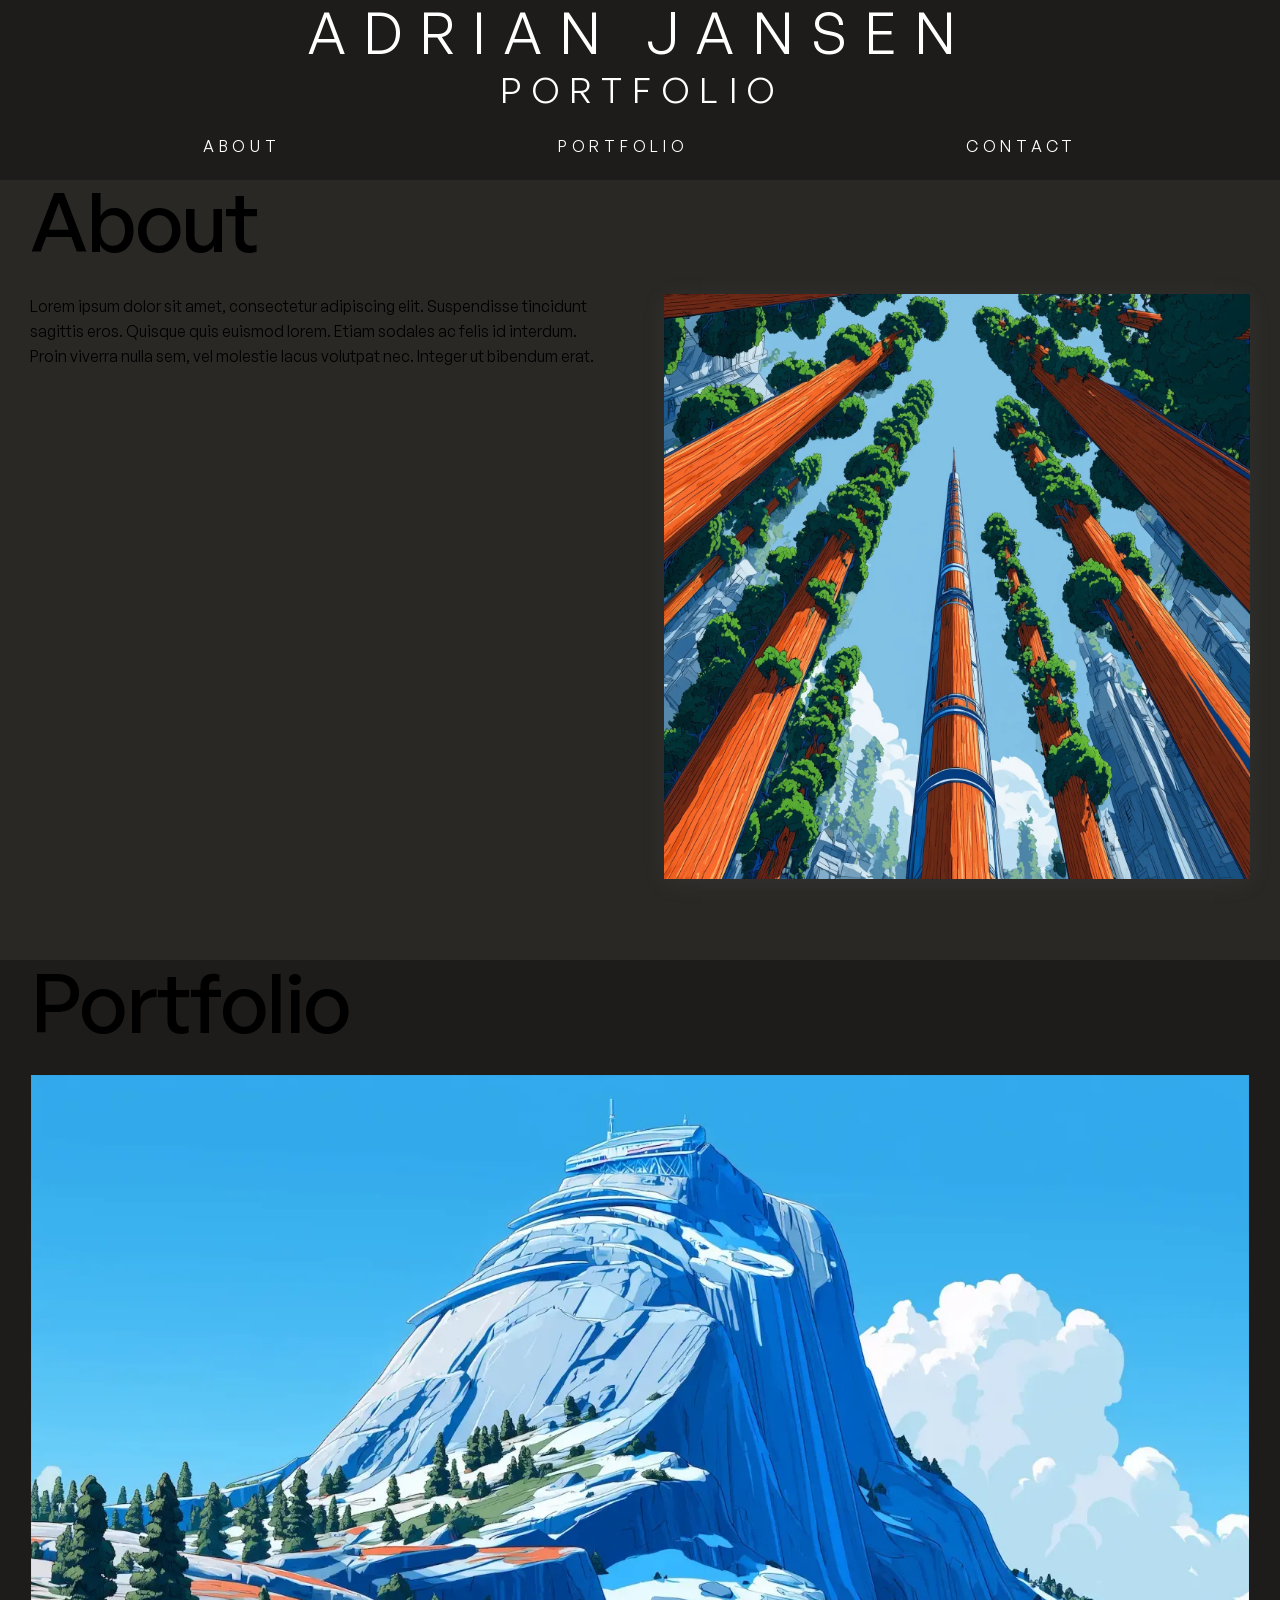
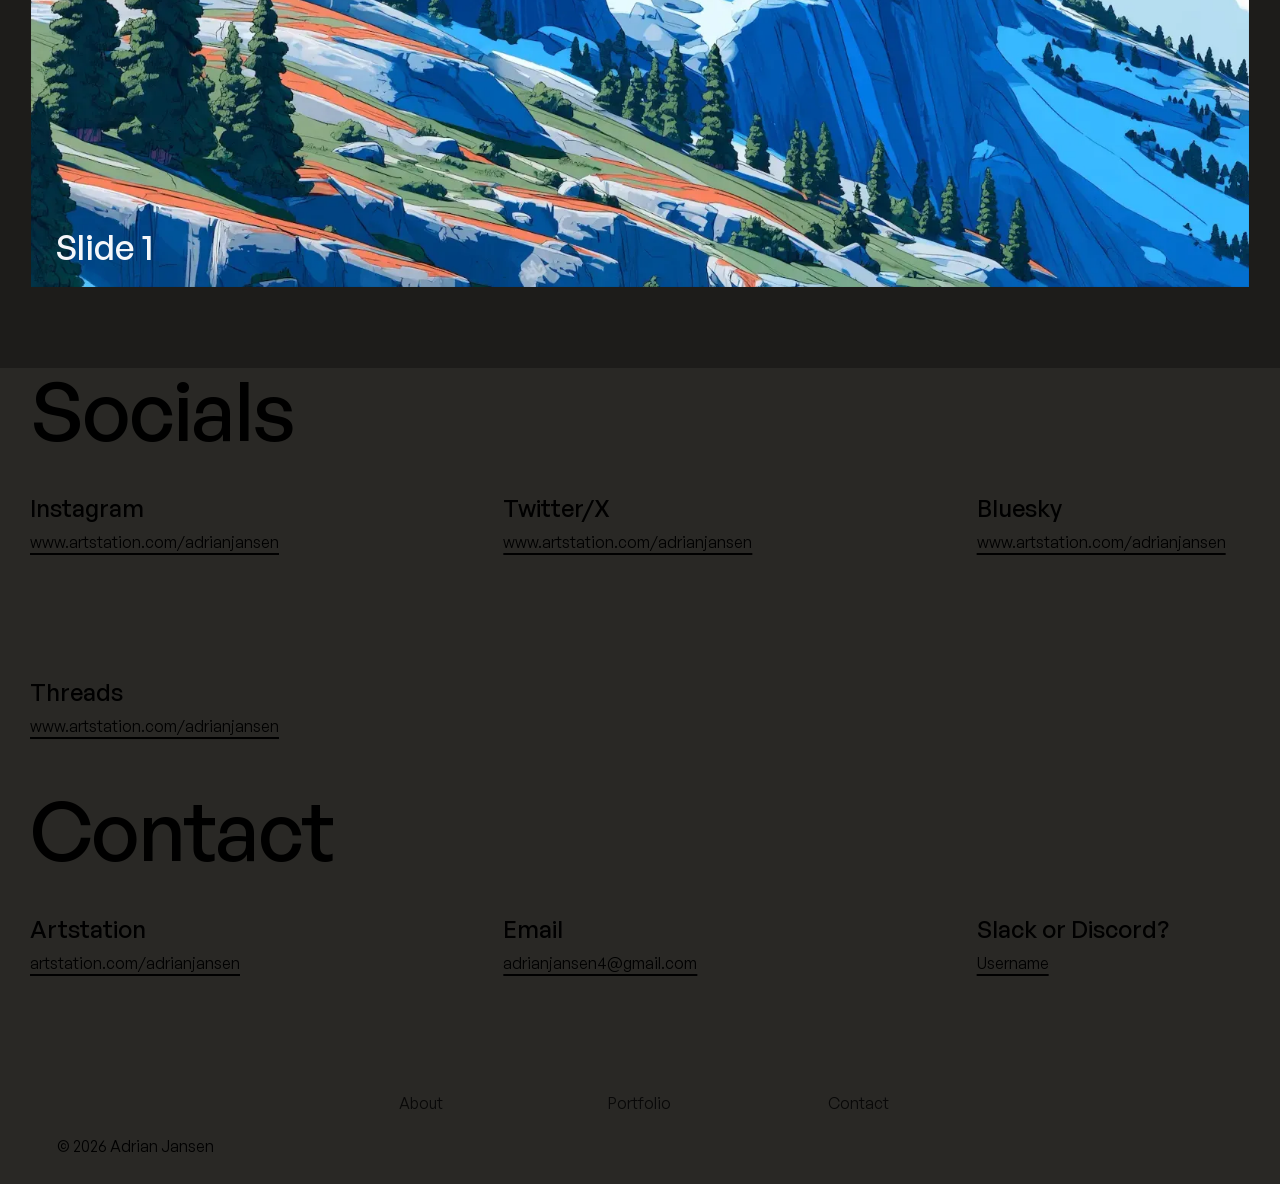
==== index.html @ f7b6cf3e "links and tab name update" ====
<!DOCTYPE html><!--  This site was created in Webflow. https://webflow.com  --><!--  Last Published: Sun Jun 21 2026 06:27:37 GMT+0000 (Coordinated Universal Time)  -->
<html data-wf-page="6a36826a706083be9f36a062" data-wf-site="6a368266706083be9f36a01e" lang="en">
<head>
  <meta charset="utf-8">
  <title>Adrian Jansen Portfolio</title>
  <meta content="Explore Adrian Jansen&#x27;s creative portfolio showcasing visual work and design projects. Connect via Artstation, email, or social media." name="description">
  <meta content="Adrian Jansen Portfolio" property="og:title">
  <meta content="Explore Adrian Jansen&#x27;s creative portfolio showcasing visual work and design projects. Connect via Artstation, email, or social media." property="og:description">
  <meta content="Adrian Jansen Portfolio" name="twitter:title">
  <meta content="Explore Adrian Jansen&#x27;s creative portfolio showcasing visual work and design projects. Connect via Artstation, email, or social media." name="twitter:description">
  <meta property="og:type" content="website">
  <meta content="summary_large_image" name="twitter:card">
  <meta content="width=device-width, initial-scale=1" name="viewport">
  <meta content="Webflow" name="generator">
  <link href="css/normalize.css" rel="stylesheet" type="text/css">
  <link href="css/webflow.css" rel="stylesheet" type="text/css">
  <link href="css/adrianjansenportfolio.webflow.css" rel="stylesheet" type="text/css">
  <script type="text/javascript">
      ! function(o, c) {
        var n = c.documentElement,
          t = " w-mod-";
        n.className += t + "js", ("ontouchstart" in o || o.DocumentTouch && c instanceof DocumentTouch) && (n.className += t + "touch")
      }(window, document);
    </script>
  <link href="images/favicon.ico" rel="shortcut icon" type="image/x-icon">
  <link href="images/webclip.png" rel="apple-touch-icon">
</head>
<body>
  <div class="page-wrapper u-minh-100vh">
    <div class="custom-code-component">
      <div class="w-embed">
        <style>
            /* Col pad design mode indicator */
            html.wf-design-mode .row .col:has(.slot)::before,
            html.wf-design-mode .row .col:has(.slot)::after {
              content: "";
              position: absolute;
              top: 0;
              bottom: 0;
              width: calc(var(--_layout---grid--gap-main) / 2);
              background-image: url("data:image/svg+xml,%3Csvg xmlns='http://www.w3.org/2000/svg' width='3' height='3' viewBox='0 0 3 3' fill='none'%3E%3Cg clip-path='url(%23clip0_481_2070)'%3E%3Cpath d='M2.99997 0.970703L0.969971 3.0007H2.02997L2.99997 2.0307V0.970703Z' fill='%23259d4d'/%3E%3Cpath d='M0.97 0L0 0.97V2.03L2.03 0H0.97Z' fill='%23259d4d'/%3E%3C/g%3E%3Cdefs%3E%3CclipPath id='clip0_481_2070'%3E%3Crect width='3' height='3' fill='white'/%3E%3C/clipPath%3E%3C/defs%3E%3C/svg%3E");
              background-repeat: repeat;
              background-size: 4px;
              opacity: 0;
              pointer-events: none;
            }
            html.wf-design-mode .col:has(>.slot)::before {
              left: 0;
            }
            html.wf-design-mode .col:has(>.slot)::after {
              right: 0;
            }
            html.wf-design-mode .col:has(>.slot):hover::before,
            html.wf-design-mode .col:has(>.slot):hover::after {
              opacity: 0.5;
            }
            /* Remove pointer events on overlays for easier canvas editing */
            html.wf-design-mode .u-link-cover {
              pointer-events: none;
            }
            html.wf-design-mode .btn-text {
              pointer-events: auto;
            }
            /* Space tab panes */
            html.wf-design-mode .tabs-pane:has(+.tabs-pane) {
              margin-bottom: var(--_layout---grid--gap-main);
            }
          </style>
      </div>
      <div class="w-embed">
        <style>
            /* Text Selection Color */
            ::selection {
              background: var(--primary--text);
              color: var(--primary--background);
            }
            ::-moz-selection {
              background: var(--primary--text);
              color: var(--primary--background);
            }
            /* Apply font smoothing */
            body {
              -webkit-font-smoothing: antialiased;
              -moz-font-smoothing: antialiased;
              -o-font-smoothing: antialiased;
            }
            /* Ensure column stack on increased default browser font size (for accessibility) */
            body.font-size-increased .row {
              container-type: inline-size;
            }
            body.font-size-increased {
              @container (max-width: 40rem) {
                .col:not([data-wf--grid-column--column-size='shrink']) {
                  flex: 0 0 100% !important;
                  max-width: 100% !important;
                }
              }
            }
            /* Rich text modifiers */
            .w-richtext> :first-child {
              margin-top: 0;
            }
            /* Line clamp modifiers */
            .u-text-clamp-1 {
              -webkit-line-clamp: 1;
              -webkit-box-orient: vertical;
            }
            .u-text-clamp-2 {
              -webkit-line-clamp: 2;
              -webkit-box-orient: vertical;
            }
            .u-text-clamp-3 {
              -webkit-line-clamp: 3;
              -webkit-box-orient: vertical;
            }
            /* Row/col gap modifiers */
            .row.row-gap-0 .col {
              --_layout---grid--gap-main: 0;
            }
            .row.row-gap-0:has(.col[class*='contain']) .col {
              --_layout---grid--gap-main: 1px;
            }
            .row.row-gap-md .col {
              --_layout---grid--gap-main: var(--_layout---grid--gap-md);
            }
            .row.row-gap-sm .col {
              --_layout---grid--gap-main: var(--_layout---grid--gap-sm);
            }
            .row.row-gap-button .col {
              --_layout---grid--gap-main: var(--_layout---grid--gap-button);
            }
            /* Build mode modifiers */
            .slot .button:not([data-slider]) {
              align-self: flex-start;
            }
            .slot>*:last-child,
            .slot>.heading-component:last-child *,
            .slot>.rich-text-component:last-child .rich-text>*:last-child,
            .rich-text-component.u-mb-0 .rich-text>*:last-child,
            .eyebrow-component.u-mb-0 .eyebrow {
              margin-bottom: 0;
            }
            .slot.cc-column>.eyebrow-component {
              align-self: start;
            }
            .card:has(> .u-link-cover:focus-visible) {
              outline: 2px solid var(--primary--accent);
              outline-offset: 2px;
            }
            .section:has(> .container > .slot > [data-wf--image--settings-aspect-ratio='background']),
            .page-wrapper:has([data-wf--image--settings-aspect-ratio='background']) {
              background: transparent !important;
              z-index: 1;
            }
            .card>.slot>[data-wf--image--settings-aspect-ratio='background'] {
              z-index: 0;
            }
            .card>.slot>*:not([data-wf--image--settings-aspect-ratio='background']) {
              z-index: 1;
            }
            .heading-text.u-mb-0 {
              margin-bottom: 0 !important;
            }
            /* Load animation FOUS */
            html:not(.wf-design-mode) [data-animate='stagger-children']>* {
              opacity: 0;
              visibility: hidden;
            }
          </style>
      </div>
      <div class="w-embed w-script">
        <script>
            // ---- Detect default and mark default font size increase (for accessibility) ----
            (function() {
              function detectFontSizeIncrease() {
                // Get the root font size in pixels
                const rootFontSize = parseFloat(
                  getComputedStyle(document.documentElement).fontSize
                );
                // Default is typically 16px
                const defaultSize = 16;
                const multiplier = rootFontSize / defaultSize;
                // Add or remove class based on multiplier
                if (multiplier >= 2) {
                  document.body.classList.add('font-size-increased');
                } else {
                  document.body.classList.remove('font-size-increased');
                }
              }
              // Run on load
              detectFontSizeIncrease();
              // Watch for changes (when user adjusts font size)
              const observer = new ResizeObserver(() => {
                detectFontSizeIncrease();
              });
              observer.observe(document.documentElement);
            })();
            // ---- Update foot year to current year ----
            document.addEventListener('DOMContentLoaded', function() {
              document.querySelectorAll('[data-footer-year]').forEach(el => {
                el.textContent = new Date().getFullYear();
              });
            });
          </script>
      </div>
      <div>
        <div>
          <div class="w-embed">
            <style>
                /* Set light/dark theme on HTML */
                :root {
                  color-scheme: light dark;
                }
                @media (prefers-color-scheme: dark) {
                  /* Reset Webflow injected Lightning CSS Polyfill */
                  --lightningcss-light:;
                  --lightningcss-dark: initial;
                }
                @media (prefers-color-scheme: light) {
                  /* Reset Webflow injected Lightning CSS Polyfill */
                  --lightningcss-light: initial;
                  --lightningcss-dark:;
                  /* Canvas modifiers to show the toggle state in Designer */
                  html.wf-design-mode [data-theme-toggle="checkbox"]::before {
                    transform: translateX(1.5em);
                  }
                  html.wf-design-mode [data-theme-toggle="dark-label"] {
                    display: none;
                  }
                  html.wf-design-mode [data-theme-toggle="light-label"] {
                    display: block;
                  }
                }
                /* Toggle switch styling */
                [data-theme-toggle="checkbox"]::before {
                  content: "";
                  position: absolute;
                  width: 1.1em;
                  height: 1.1em;
                  border-radius: 50%;
                  background-color: var(--primary--text);
                  top: 0.2em;
                  left: 0.2em;
                  transition: transform 0.3s ease;
                }
                [data-theme-toggle="checkbox"]:checked::before {
                  transform: translateX(1.5em);
                }
              </style>
          </div>
          <div class="w-embed w-script"><!--  Mast Theme Toggle JS  -->
            <script src="https://cdn.jsdelivr.net/gh/nocodesupplyco/mast@latest/theme-toggle.min.js"></script>
          </div>
        </div>
        <div>
          <div class="w-embed">
            <style>
                /* Reset apple form styles */
                input,
                textarea,
                select {
                  -webkit-appearance: none;
                  -moz-appearance: none;
                  appearance: none;
                  border-radius: 0;
                  background-image: none;
                }
                /* Adjust input autofill to brand colors */
                input:-webkit-autofill,
                input:-webkit-autofill:focus {
                  background-color: var(--primary--background) !important;
                  color: var(--primary--text) !important;
                  -webkit-box-shadow: 0 0 0 50px var(--primary--background) inset;
                  -webkit-text-fill-color: var(--primary--text);
                }
                /* Select input custom arrow */
                .input-group:has(.input.cc-select)::after {
                  content: "";
                  position: absolute;
                  top: 50%;
                  right: 1.5rem;
                  border-top: 2px solid var(--primary--text);
                  border-right: 2px solid var(--primary--text);
                  transform: translateY(-90%) rotate(135deg);
                  width: 0.4rem;
                  height: 0.4rem;
                  pointer-events: none;
                }
              </style>
          </div>
        </div>
        <div>
          <div class="w-embed"><!--  Phosphor regular icons  -->
            <link rel="stylesheet" href="https://unpkg.com/@phosphor-icons/web@2.1.1/src/regular/style.css">
          </div>
        </div>
        <div data-custom-code="marquee">
          <div class="w-embed">
            <style>
                /* Marquee */
                @keyframes marquee-scroll-left {
                  0% {
                    transform: translateX(0);
                  }
                  100% {
                    transform: translateX(-100%);
                  }
                }
                @keyframes marquee-scroll-right {
                  0% {
                    transform: translateX(-100%);
                  }
                  100% {
                    transform: translateX(0);
                  }
                }
                @keyframes marquee-scroll-up {
                  0% {
                    transform: translateY(0);
                  }
                  100% {
                    transform: translateY(-100%);
                  }
                }
                @keyframes marquee-scroll-down {
                  0% {
                    transform: translateY(-100%);
                  }
                  100% {
                    transform: translateY(0);
                  }
                }
                .marquee-component[data-marquee-pause-on-hover="true"]:hover .marquee-group {
                  animation-play-state: paused;
                }
                .marquee-component[data-marquee-reverse="false"] .marquee-group {
                  animation: marquee-scroll-left var(--marquee-duration) linear infinite;
                }
                .marquee-component[data-marquee-reverse="true"] .marquee-group {
                  animation: marquee-scroll-right var(--marquee-duration) linear infinite;
                }
                .marquee-component[data-wf--marquee--settings-orientation="vertical"][data-marquee-reverse="false"] .marquee-group {
                  animation: marquee-scroll-down var(--marquee-duration) linear infinite;
                }
                .marquee-component[data-wf--marquee--settings-orientation="vertical"][data-marquee-reverse="true"] .marquee-group {
                  animation: marquee-scroll-up var(--marquee-duration) linear infinite;
                }
                .marquee-component:not([data-wf--marquee--settings-orientation="vertical"])[data-marquee-fade-edges="true"] {
                  -webkit-mask-image: linear-gradient(to right, transparent 0%, black 10%, black 90%, transparent 100%);
                  mask-image: linear-gradient(to right, transparent 0%, black 10%, black 90%, transparent 100%);
                }
                .marquee-component[data-wf--marquee--settings-orientation="vertical"][data-marquee-fade-edges="true"] {
                  -webkit-mask-image: linear-gradient(to bottom, transparent 0%, black 10%, black 90%, transparent 100%);
                  mask-image: linear-gradient(to bottom, transparent 0%, black 10%, black 90%, transparent 100%);
                }
              </style>
          </div>
        </div>
        <div data-custom-code="accordion">
          <div class="w-embed">
            <style>
                /* Accordion */
                :root {
                  interpolate-size: allow-keywords;
                  /* To animate accordions */
                }
                details[open] .accordion-icon {
                  transform: rotate(45deg);
                }
                details[data-accordion-animating='closing']>[data-accordion='content'] {
                  display: block;
                }
                summary::-webkit-details-marker {
                  display: none;
                  /* Hide older Safari's default disclosure arrow */
                }
              </style>
          </div>
          <div class="w-embed w-script"><!--  Mast Accordion JS  -->
            <script defer="" src="https://cdn.jsdelivr.net/gh/nocodesupplyco/mast@b014a1b/accordion.min.js"></script>
          </div>
        </div>
        <div data-custom-code="modal">
          <div class="w-embed">
            <style>
                /* Modal */
                body:has(dialog[open]) {
                  overflow: hidden !important;
                }
                dialog.modal[open] {
                  animation: fadein 400ms ease-out forwards;
                }
                dialog.modal::backdrop {
                  background: color-mix(in srgb, var(--_color---neutral--black) 80%, transparent);
                }
                @keyframes fadein {
                  0% {
                    opacity: 0;
                  }
                  100% {
                    opacity: 1;
                  }
                }
                dialog::-webkit-scrollbar {
                  width: 10px;
                }
                dialog::-webkit-scrollbar-track {
                  border-radius: 10px;
                  background-color: transparent;
                }
                dialog::-webkit-scrollbar-thumb {
                  border-radius: 10px;
                  border: 2px solid var(--primary--background);
                  background: var(--primary--text);
                }
                dialog::-webkit-scrollbar-thumb:window-inactive {
                  background: var(--primary--text);
                }
              </style>
          </div>
          <div class="w-embed w-script"><!--  Mast Modal JS  -->
            <script defer="" src="https://cdn.jsdelivr.net/gh/nocodesupplyco/mast@e3479b3/modal.min.js"></script>
          </div>
        </div>
        <div data-custom-code="slider">
          <div class="w-embed"><!--  Swiper Slider CSS  -->
            <link rel="stylesheet" href="https://cdn.jsdelivr.net/npm/swiper@11/swiper-bundle.min.css">
            <style>
                /* Slider */
                .swiper-button-disabled {
                  opacity: 0.5;
                  pointer-events: none;
                }
                [data-slider="component"] {
                  --lg: 3;
                  /* Desktop (992px+) */
                  --md: 2;
                  /* Tablet (768-991px) */
                  --sm: 1;
                  /* Mobile Landscape (480-767px) */
                  --xs: 1;
                  /* Mobile Portrait (0-479px) */
                  --gap: 24px;
                  /* Spacing between slides */
                  --current-slides-per-view: var(--xs);
                  /* Current active slides per view (changes with media queries) */
                }
                @media (min-width: 480px) and (max-width: 767px) {
                  [data-slider="component"] {
                    --current-slides-per-view: var(--sm);
                  }
                }
                @media (min-width: 768px) and (max-width: 991px) {
                  [data-slider="component"] {
                    --current-slides-per-view: var(--md);
                  }
                }
                @media (min-width: 992px) {
                  [data-slider="component"] {
                    --current-slides-per-view: var(--lg);
                  }
                }
                [data-slider="component"] .swiper-slide {
                  width: calc((100% - (var(--current-slides-per-view) - 1) * var(--gap)) / var(--current-slides-per-view)) !important;
                  margin-right: var(--gap);
                }
                [data-slider-overflow="false"] {
                  overflow: hidden;
                }
                [data-slider-overflow="true"] {
                  overflow: visible !important;
                }
                [data-slider="component"] .swiper-wrapper:empty {
                  min-height: 300px;
                }
                [data-slider="component"] .swiper-wrapper .w-dyn-list,
                [data-slider="component"] .swiper-wrapper .w-dyn-items,
                [data-slider="component"] .swiper-wrapper .w-dyn-item {
                  display: contents;
                }
              </style>
          </div>
          <div class="w-embed w-script"><!--  Swiper Slider JS  -->
            <script defer="" src="https://cdn.jsdelivr.net/npm/swiper@11/swiper-bundle.min.js"></script>
            <!--  Mast Slider JS (must be used with Swiper)  -->
            <script defer="" src="https://cdn.jsdelivr.net/gh/nocodesupplyco/mast@latest/slider.min.js"></script>
          </div>
        </div>
        <div data-custom-code="inline-video">
          <div class="w-embed w-script"><!--  Mast Inline Video JS  -->
            <script defer="" src="https://cdn.jsdelivr.net/gh/nocodesupplyco/mast@latest/inline-video.min.js"></script>
          </div>
        </div>
        <div data-custom-code="tabs">
          <div class="w-embed">
            <style>
                /* Tab pane animations  */
                .tabs-pane {
                  animation: tabsFadeIn 0.5s ease;
                }
                @keyframes tabsFadeIn {
                  from {
                    opacity: 0;
                  }
                  to {
                    opacity: 1;
                  }
                }
                .tabs-pane[aria-hidden="true"] {
                  display: none;
                }
                /* Vertical menu mods  */
                [data-wf--tabs-menu--settings-alignment="vertical"] .tabs-link {
                  border-bottom: none;
                  border-left: 2px solid var(--primary--border);
                }
                [data-wf--tabs-menu--settings-alignment="vertical"] .tabs-link.cc-active {
                  border-color: var(--primary--text);
                }
                [data-wf--tabs-menu--settings-alignment="vertical"] .tabs-autoplay-progress {
                  top: 0;
                  right: auto;
                  bottom: 0;
                  left: -2px;
                  width: 2px;
                  height: 0%;
                }
                /* Autoplay animation  */
                .tabs-menu[data-tabs-autoplay="true"] .tabs-link[aria-selected="true"] .tabs-autoplay-progress {
                  animation: autoplayProgress var(--autoplay-duration, 5s) linear forwards;
                }
                .tabs-component.autoplay-paused .tabs-menu[data-tabs-autoplay="true"] .tabs-link[aria-selected="true"] .tabs-autoplay-progress {
                  animation-play-state: paused;
                }
                @keyframes autoplayProgress {
                  from {
                    width: 0%;
                  }
                  to {
                    width: 100%;
                  }
                }
                .tabs-component .tabs-menu[data-wf--tabs-menu--settings-alignment="vertical"][data-tabs-autoplay="true"] .tabs-link[aria-selected="true"] .tabs-autoplay-progress {
                  animation: autoplayProgressVertical var(--autoplay-duration, 5s) linear forwards;
                }
                .tabs-component.autoplay-paused .tabs-menu[data-wf--tabs-menu--settings-alignment="vertical"][data-tabs-autoplay="true"] .tabs-link[aria-selected="true"] .tabs-autoplay-progress {
                  animation-play-state: paused;
                }
                @keyframes autoplayProgressVertical {
                  from {
                    height: 0%;
                  }
                  to {
                    height: 100%;
                  }
                }
                /* Play/pause button  */
                .tabs-component.autoplay-paused .tabs-autoplay-toggle_pause {
                  display: none;
                }
                .tabs-component.autoplay-paused .tabs-autoplay-toggle_play {
                  display: flex;
                }
                /* Mobile dropdown */
                @media (max-width: 767px) {
                  .tabs-menu[data-tab-mobile-dropdown="true"] .tabs-menu_dropdown-toggle {
                    display: flex;
                  }
                  .tabs-menu[data-tab-mobile-dropdown="true"] .tabs-menu_dropdown-toggle.cc-open {
                    border-radius: var(--_components---button--border-radius) var(--_components---button--border-radius) 0 0;
                  }
                  .tabs-menu[data-tab-mobile-dropdown="true"] .tabs-menu_dropdown-toggle.cc-open .tabs-menu_dropdown-arrow {
                    transform: rotate(180deg);
                  }
                  .tabs-menu[data-tab-mobile-dropdown="true"] .tabs-menu_dropdown-menu {
                    display: none;
                    position: absolute;
                    top: calc(100% - 1px);
                    left: 0;
                    right: 0;
                    background: var(--primary--background);
                    border: 1px solid var(--primary--border);
                    border-radius: 0 0 var(--_components---button--border-radius) var(--_components---button--border-radius);
                    z-index: 10;
                    max-height: 300px;
                    overflow-x: hidden;
                    overflow-y: auto;
                  }
                  .tabs-menu[data-tab-mobile-dropdown="true"] .tabs-menu_dropdown-menu.cc-open {
                    display: block;
                  }
                  .tabs-menu[data-tab-mobile-dropdown="true"] .slot.cc-tabs-menu {
                    display: flex;
                    flex-direction: column;
                  }
                  .tabs-menu[data-tab-mobile-dropdown="true"] .tabs-link {
                    border: none;
                  }
                  .tabs-menu[data-tab-mobile-dropdown="true"] .tabs-link.cc-active {
                    background-color: var(--primary--border);
                  }
                }
              </style>
          </div>
          <div class="w-embed w-script"><!--  Mast Tabs JS  -->
            <script defer="" src="https://cdn.jsdelivr.net/gh/nocodesupplyco/mast@latest/tabs.min.js"></script>
          </div>
        </div>
      </div>
    </div>
    <div data-animation="default" class="nav w-nav" data-easing2="ease" data-easing="ease" data-wf--nav--settings-theme="base" data-collapse="medium" role="banner" data-duration="0" data-doc-height="1">
      <div class="u-d-none w-embed">
        <style>
            /* Mobile menu button animation */
            .nav-menu_btn.w--open .cc-top {
              transform: translateY(9px) rotate(45deg);
            }
            .nav-menu_btn.w--open .cc-middle {
              opacity: 0;
              transform: translateY(0);
            }
            .nav-menu_btn.w--open .cc-bottom {
              transform: translateY(-9px) rotate(-45deg);
            }
            /* When a nav dropdown is open.. */
            /* ..Rotate narrow */
            .nav-link.w--open .nav-dropdown_arrow {
              transform: rotate(180deg)
            }
            /* ..Show overlay on desktop */
            @media (min-width: 992px) {
              .nav-menu:has(.nav-link.w--open) .nav-dropdown_overlay {
                display: block;
              }
            }
            /* Lock body scroll when mobile nav is open */
            body:has(.w-nav-button.w--open) {
              overflow: hidden;
            }
            /* Nav CTA wrapper mode when nav menu hidden */
            @media (min-width: 992px) {
              .nav-menu+.nav-cta-wrapper {
                margin-left: 0;
              }
            }
          </style>
      </div>
      <div class="u-d-none w-embed w-script">
        <script>
            //---- Skip to <main> backup if #main anchor link isn't set ----
            document.addEventListener('DOMContentLoaded', () => {
              const skipLinkEle = document.getElementById('skip-link');
              if (!skipLinkEle) return;
              skipLinkEle.addEventListener('click', handleSkipLink);
              skipLinkEle.addEventListener('keydown', handleSkipLink);
            });
            function handleSkipLink(e) {
              if (e.type === 'keydown' && e.key !== 'Enter') return;
              e.preventDefault();
              const target = document.querySelector('main');
              target.setAttribute('tabindex', '-1');
              target.focus();
            }
          </script>
      </div>
      <a id="skip-link" href="#main" class="nav-skip-link">Skip to Main Content</a>
      <div class="text-block-2">ADRIAN JANSEN</div>
      <div class="text-block">PORTFOLIO</div>
      <div class="container cc-nav">
        <div class="nav-menu_btn w-nav-button">
          <div class="nav-menu_btn-bar cc-top"></div>
          <div class="nav-menu_btn-bar cc-middle"></div>
          <div class="nav-menu_btn-bar cc-bottom"></div>
        </div>
        <nav role="navigation" class="nav-menu w-nav-menu">
          <div class="nav-dropdown_overlay"></div>
          <div class="nav-menu_container">
            <a href="#About" class="nav-link w-nav-link">ABOUT</a>
            <a href="#Portfolio" class="nav-link w-nav-link">PORTFOLIO</a>
            <a href="#Contact" class="nav-link w-nav-link">CONTACT</a>
          </div>
        </nav>
      </div>
    </div>
    <section id="About" class="about-section"></section>
    <section class="about">
      <div class="container-3">
        <div class="div-block">
          <div class="gallery-block">
            <h1 class="centered-heading-2 margin-bottom-32px">About</h1>
            <div class="u-border u-mt-md u-mb-md"></div>
          </div>
        </div>
        <div class="hero-wrapper">
          <div class="hero-split">
            <p class="margin-bottom-24px">Lorem ipsum dolor sit amet, consectetur adipiscing elit. Suspendisse tincidunt sagittis eros. Quisque quis euismod lorem. Etiam sodales ac felis id interdum. Proin viverra nulla sem, vel molestie lacus volutpat nec. Integer ut bibendum erat.</p>
          </div>
          <div class="hero-split"><img src="images/post8.webp" loading="lazy" sizes="100vw" srcset="images/post8-p-500.webp 500w, images/post8-p-800.webp 800w, images/post8-p-1080.webp 1080w, images/post8-p-1600.webp 1600w, images/post8.webp 2000w" alt="" class="shadow-two"></div>
        </div>
      </div>
    </section>
    <section id="Portfolio" class="portfolio-section"></section>
    <div class="div-block-3"></div>
    <section class="portfolio">
      <div class="container-3">
        <div class="hero-wrapper">
          <section class="gallery-slider">
            <div class="div-block">
              <div class="gallery-block">
                <h1 class="centered-heading-2 margin-bottom-32px">Portfolio</h1>
                <div class="u-border u-mt-md u-mb-md"></div>
              </div>
            </div>
            <div class="container-4">
              <div class="gallery-wrapper-2">
                <div data-delay="4000" data-animation="cross" class="gallery-slide w-slider" data-autoplay="true" data-easing="ease" data-hide-arrows="false" data-disable-swipe="false" data-autoplay-limit="0" data-nav-spacing="3" data-duration="500" data-infinite="true" id="w-node-_625e7338-3359-43b6-01a1-d5891fa1e3c9-9f36a062">
                  <div class="w-slider-mask">
                    <div class="gallery-slide-wrapper w-slide">
                      <a href="#" target="_blank" class="w-inline-block">
                        <div class="gallery-slide-image">
                          <h3 class="gallery-slide-text">Slide 1</h3><img sizes="100vw" srcset="images/post11-p-500.webp 500w, images/post11-p-800.webp 800w, images/post11-p-1080.webp 1080w, images/post11-p-1600.webp 1600w, images/post11.webp 2000w" src="images/post11.webp" loading="lazy" alt="" class="gallery-image-2">
                        </div>
                      </a>
                    </div>
                    <div class="gallery-slide-wrapper w-slide">
                      <a href="#" target="_blank" class="w-inline-block">
                        <div class="gallery-slide-image"><img sizes="100vw" srcset="images/post13-p-500.webp 500w, images/post13-p-800.webp 800w, images/post13-p-1080.webp 1080w, images/post13-p-1600.webp 1600w, images/post13.webp 2000w" src="images/post13.webp" loading="lazy" alt="" class="gallery-image-2">
                          <h3 class="gallery-slide-text">Slide 2</h3>
                        </div>
                      </a>
                    </div>
                    <div class="gallery-slide-wrapper w-slide">
                      <a href="#" target="_blank" class="w-inline-block">
                        <div class="gallery-slide-image"><img id="w-node-_625e7338-3359-43b6-01a1-d5891fa1e3d7-9f36a062" sizes="100vw" src="images/post12.webp" loading="lazy" alt="" srcset="images/post12-p-500.webp 500w, images/post12-p-800.webp 800w, images/post12-p-1080.webp 1080w, images/post12-p-1600.webp 1600w, images/post12.webp 2000w" class="gallery-image-2">
                          <h3 class="gallery-slide-text">Slide 3</h3>
                        </div>
                      </a>
                    </div>
                    <div class="gallery-slide-wrapper w-slide">
                      <a href="#" target="_blank" class="w-inline-block">
                        <div class="gallery-slide-image"><img id="w-node-_625e7338-3359-43b6-01a1-d5891fa1e3dc-9f36a062" sizes="100vw" src="images/post4.webp" loading="lazy" alt="" srcset="images/post4-p-500.webp 500w, images/post4-p-800.webp 800w, images/post4-p-1080.webp 1080w, images/post4-p-1600.webp 1600w, images/post4.webp 2000w" class="gallery-image-2">
                          <h3 class="gallery-slide-text">Slide 4</h3>
                        </div>
                      </a>
                    </div>
                  </div>
                  <div class="gallery-slider-left w-slider-arrow-left">
                    <div class="arrow-wrapper"><img src="https://uploads-ssl.webflow.com/62434fa732124a0fb112aab4/62434fa732124a0e4912aadb_Chevron%20right-1.svg" loading="lazy" alt="" class="slider-arrow-embed"></div>
                  </div>
                  <div class="gallery-slider-right w-slider-arrow-right">
                    <div class="arrow-wrapper"><img src="https://uploads-ssl.webflow.com/62434fa732124a0fb112aab4/62434fa732124a7ce212aacc_Chevron%20right.svg" loading="lazy" alt="" class="slider-arrow-embed"></div>
                  </div>
                  <div class="gallery-slide-nav w-slider-nav w-round"></div>
                </div>
              </div>
            </div>
          </section>
        </div>
      </div>
    </section>
    <div class="div-block-3"></div>
    <section id="Contact" class="socials-contacts">
      <div class="container-3">
        <div>
          <section class="social-wrapper">
            <div class="div-block">
              <div class="gallery-block">
                <h1 class="centered-heading-2 margin-bottom-32px">Socials</h1>
                <div class="u-border u-mt-md u-mb-md"></div>
              </div>
            </div>
            <div class="container-4">
              <div class="testimonial-right">
                <h4 class="testimonial-author-name-three">Instagram</h4>
                <a href="https://www.artstation.com/adrianjansen" target="_blank">www.artstation.com/adrianjansen</a>
              </div>
              <div class="testimonial-right">
                <h4 class="testimonial-author-name-three">Twitter/X</h4>
                <a href="https://www.artstation.com/adrianjansen" target="_blank">www.artstation.com/adrianjansen</a>
              </div>
              <div class="testimonial-right">
                <h4 class="testimonial-author-name-three">Bluesky</h4>
                <a href="https://www.artstation.com/adrianjansen" target="_blank">www.artstation.com/adrianjansen</a>
              </div>
              <div class="testimonial-right">
                <h4 class="testimonial-author-name-three">Threads</h4>
                <a href="https://www.artstation.com/adrianjansen" target="_blank">www.artstation.com/adrianjansen</a>
              </div>
            </div>
          </section>
          <section class="contact-wrapper">
            <div class="div-block">
              <div class="gallery-block">
                <h1 class="centered-heading-2 margin-bottom-32px">Contact</h1>
                <div class="u-border u-mt-md u-mb-md"></div>
              </div>
            </div>
            <div class="container-4">
              <div class="testimonial-right">
                <h4 class="testimonial-author-name-three">Artstation</h4>
                <a href="https://www.artstation.com/adrianjansen" target="_blank">artstation.com/adrianjansen</a>
              </div>
              <div class="testimonial-right">
                <h4 class="testimonial-author-name-three">Email</h4>
                <a href="mailto:adrianjansen4@gmail.com?subject=Portfolio%20Inquiry%3Fbody%3DHello%2520%5BAdrian%2520Jansen%5D%2C">adrianjansen4@gmail.com</a>
              </div>
              <div class="testimonial-right">
                <h4 class="testimonial-author-name-three">Slack or Discord?</h4>
                <a href="#" target="_blank">Username</a>
              </div>
            </div>
          </section>
        </div>
      </div>
    </section>
    <section data-wf--footer--settings-theme="base" class="section cc-footer">
      <div class="container">
        <div class="row">
          <div class="col col-lg-9 col-sm-12">
            <div class="row">
              <div class="col col-lg-3 col-md-6 col-xs-12">
                <a href="#About" class="footer-link">About</a>
              </div>
              <div class="col col-lg-3 col-md-6 col-xs-12">
                <a href="#Portfolio" class="footer-link">Portfolio</a>
              </div>
              <div class="col col-lg-3 col-md-6 col-xs-12">
                <a href="#Contact" class="footer-link">Contact</a>
              </div>
            </div>
          </div>
        </div>
        <div class="u-border u-mt-md u-mb-md"></div>
        <div class="row row-justify-between">
          <div>© <span data-footer-year="">2026</span> Adrian Jansen</div>
        </div>
      </div>
    </section>
  </div>
  <script src="https://d3e54v103j8qbb.cloudfront.net/js/jquery-3.5.1.min.dc5e7f18c8.js?site=6a368266706083be9f36a01e" type="text/javascript" integrity="sha256-9/aliU8dGd2tb6OSsuzixeV4y/faTqgFtohetphbbj0=" crossorigin="anonymous"></script>
  <script src="js/webflow.js" type="text/javascript"></script>
  <script src="https://cdn.prod.website-files.com/gsap/3.15.0/gsap.min.js" type="text/javascript"></script>
  <script src="https://cdn.prod.website-files.com/gsap/3.15.0/ScrollTrigger.min.js" type="text/javascript"></script>
</body>
</html>
---- css/webflow.css ----
@font-face {
  font-family: 'webflow-icons';
  src: url("[data-uri]") format('truetype');
  font-weight: normal;
  font-style: normal;
}
[class^="w-icon-"],
[class*=" w-icon-"] {
  /* use !important to prevent issues with browser extensions that change fonts */
  font-family: 'webflow-icons' !important;
  speak: none;
  font-style: normal;
  font-weight: normal;
  font-variant: normal;
  text-transform: none;
  line-height: 1;
  /* Better Font Rendering =========== */
  -webkit-font-smoothing: antialiased;
  -moz-osx-font-smoothing: grayscale;
}
.w-icon-slider-right:before {
  content: "\e600";
}
.w-icon-slider-left:before {
  content: "\e601";
}
.w-icon-nav-menu:before {
  content: "\e602";
}
.w-icon-arrow-down:before,
.w-icon-dropdown-toggle:before {
  content: "\e603";
}
.w-icon-file-upload-remove:before {
  content: "\e900";
}
.w-icon-file-upload-icon:before {
  content: "\e903";
}
* {
  -webkit-box-sizing: border-box;
  -moz-box-sizing: border-box;
  box-sizing: border-box;
}
html {
  height: 100%;
}
body {
  margin: 0;
  min-height: 100%;
  background-color: #fff;
  font-family: Arial, sans-serif;
  font-size: 14px;
  line-height: 20px;
  color: #333;
}
img {
  max-width: 100%;
  vertical-align: middle;
  display: inline-block;
}
html.w-mod-touch * {
  background-attachment: scroll !important;
}
.w-block {
  display: block;
}
.w-inline-block {
  max-width: 100%;
  display: inline-block;
}
.w-clearfix:before,
.w-clearfix:after {
  content: " ";
  display: table;
  grid-column-start: 1;
  grid-row-start: 1;
  grid-column-end: 2;
  grid-row-end: 2;
}
.w-clearfix:after {
  clear: both;
}
.w-hidden {
  display: none;
}
.w-button {
  display: inline-block;
  padding: 9px 15px;
  background-color: #3898EC;
  color: white;
  border: 0;
  line-height: inherit;
  text-decoration: none;
  cursor: pointer;
  border-radius: 0;
}
input.w-button {
  -webkit-appearance: button;
}
html[data-w-dynpage] [data-w-cloak] {
  color: transparent !important;
}
.w-code-block {
  margin: unset;
}
pre.w-code-block code {
  all: inherit;
}
pre.w-code-block code > span {
  display: block !important;
}
.w-optimization {
  display: contents;
}
.w-webflow-badge,
.w-webflow-badge > img {
  box-sizing: unset;
  width: unset;
  height: unset;
  max-height: unset;
  max-width: unset;
  min-height: unset;
  min-width: unset;
  margin: unset;
  padding: unset;
  float: unset;
  clear: unset;
  border: unset;
  border-radius: unset;
  background: unset;
  background-image: unset;
  background-position: unset;
  background-size: unset;
  background-repeat: unset;
  background-origin: unset;
  background-clip: unset;
  background-attachment: unset;
  background-color: unset;
  box-shadow: unset;
  transform: unset;
  transition: unset;
  direction: unset;
  font-family: unset;
  font-weight: unset;
  color: unset;
  font-size: unset;
  line-height: unset;
  font-style: unset;
  font-variant: unset;
  text-align: unset;
  letter-spacing: unset;
  text-decoration: unset;
  text-indent: unset;
  text-transform: unset;
  list-style-type: unset;
  text-shadow: unset;
  vertical-align: unset;
  cursor: unset;
  white-space: unset;
  word-break: unset;
  word-spacing: unset;
  word-wrap: unset;
}
.w-webflow-badge {
  position: fixed !important;
  display: inline-block !important;
  visibility: visible !important;
  opacity: 1 !important;
  z-index: 2147483647 !important;
  top: auto !important;
  right: 12px !important;
  bottom: 12px !important;
  left: auto !important;
  color: #aaadb0 !important;
  background-color: #fff !important;
  border-radius: 3px !important;
  padding: 6px !important;
  font-size: 12px !important;
  line-height: 14px !important;
  text-decoration: none !important;
  transform: none !important;
  margin: 0 !important;
  width: auto !important;
  height: auto !important;
  overflow: unset !important;
  white-space: nowrap;
  box-shadow: 0 0 0 1px rgba(0, 0, 0, 0.1), 0px 1px 3px rgba(0, 0, 0, 0.1);
  cursor: pointer;
}
.w-webflow-badge > img {
  position: unset;
  display: inline-block !important;
  visibility: unset !important;
  opacity: 1 !important;
  vertical-align: middle !important;
}
h1,
h2,
h3,
h4,
h5,
h6 {
  font-weight: bold;
  margin-bottom: 10px;
}
h1 {
  font-size: 38px;
  line-height: 44px;
  margin-top: 20px;
}
h2 {
  font-size: 32px;
  line-height: 36px;
  margin-top: 20px;
}
h3 {
  font-size: 24px;
  line-height: 30px;
  margin-top: 20px;
}
h4 {
  font-size: 18px;
  line-height: 24px;
  margin-top: 10px;
}
h5 {
  font-size: 14px;
  line-height: 20px;
  margin-top: 10px;
}
h6 {
  font-size: 12px;
  line-height: 18px;
  margin-top: 10px;
}
p {
  margin-top: 0;
  margin-bottom: 10px;
}
blockquote {
  margin: 0 0 10px 0;
  padding: 10px 20px;
  border-left: 5px solid #E2E2E2;
  font-size: 18px;
  line-height: 22px;
}
figure {
  margin: 0;
  margin-bottom: 10px;
}
figcaption {
  margin-top: 5px;
  text-align: center;
}
ul,
ol {
  margin-top: 0px;
  margin-bottom: 10px;
  padding-left: 40px;
}
.w-list-unstyled {
  padding-left: 0;
  list-style: none;
}
.w-embed:before,
.w-embed:after {
  content: " ";
  display: table;
  grid-column-start: 1;
  grid-row-start: 1;
  grid-column-end: 2;
  grid-row-end: 2;
}
.w-embed:after {
  clear: both;
}
.w-video {
  width: 100%;
  position: relative;
  padding: 0;
}
.w-video iframe,
.w-video object,
.w-video embed {
  position: absolute;
  top: 0;
  left: 0;
  width: 100%;
  height: 100%;
  border: none;
}
fieldset {
  padding: 0;
  margin: 0;
  border: 0;
}
button,
[type='button'],
[type='reset'] {
  border: 0;
  cursor: pointer;
  -webkit-appearance: button;
}
.w-form {
  margin: 0 0 15px;
}
.w-form-done {
  display: none;
  padding: 20px;
  text-align: center;
  background-color: #dddddd;
}
.w-form-fail {
  display: none;
  margin-top: 10px;
  padding: 10px;
  background-color: #ffdede;
}
label {
  display: block;
  margin-bottom: 5px;
  font-weight: bold;
}
.w-input,
.w-select {
  display: block;
  width: 100%;
  height: 38px;
  padding: 8px 12px;
  margin-bottom: 10px;
  font-size: 14px;
  line-height: 1.42857143;
  color: #333333;
  vertical-align: middle;
  background-color: #ffffff;
  border: 1px solid #cccccc;
}
.w-input::placeholder,
.w-select::placeholder {
  color: #999;
}
.w-input:focus,
.w-select:focus {
  border-color: #3898EC;
  outline: 0;
}
.w-input[disabled],
.w-select[disabled],
.w-input[readonly],
.w-select[readonly],
fieldset[disabled] .w-input,
fieldset[disabled] .w-select {
  cursor: not-allowed;
}
.w-input[disabled]:not(.w-input-disabled),
.w-select[disabled]:not(.w-input-disabled),
.w-input[readonly],
.w-select[readonly],
fieldset[disabled]:not(.w-input-disabled) .w-input,
fieldset[disabled]:not(.w-input-disabled) .w-select {
  background-color: #eeeeee;
}
textarea.w-input,
textarea.w-select {
  height: auto;
}
.w-select {
  background-color: #f3f3f3;
}
.w-select[multiple] {
  height: auto;
}
.w-form-label {
  display: inline-block;
  cursor: pointer;
  font-weight: normal;
  margin-bottom: 0px;
}
.w-radio {
  display: block;
  margin-bottom: 5px;
  padding-left: 20px;
}
.w-radio:before,
.w-radio:after {
  content: " ";
  display: table;
  grid-column-start: 1;
  grid-row-start: 1;
  grid-column-end: 2;
  grid-row-end: 2;
}
.w-radio:after {
  clear: both;
}
.w-radio-input {
  margin: 4px 0 0;
  line-height: normal;
  float: left;
  margin-left: -20px;
}
.w-radio-input {
  margin-top: 3px;
}
.w-file-upload {
  display: block;
  margin-bottom: 10px;
}
.w-file-upload-input {
  width: 0.1px;
  height: 0.1px;
  opacity: 0;
  overflow: hidden;
  position: absolute;
  z-index: -100;
}
.w-file-upload-default,
.w-file-upload-uploading,
.w-file-upload-success {
  display: inline-block;
  color: #333333;
}
.w-file-upload-error {
  display: block;
  margin-top: 10px;
}
.w-file-upload-default.w-hidden,
.w-file-upload-uploading.w-hidden,
.w-file-upload-error.w-hidden,
.w-file-upload-success.w-hidden {
  display: none;
}
.w-file-upload-uploading-btn {
  display: flex;
  font-size: 14px;
  font-weight: normal;
  cursor: pointer;
  margin: 0;
  padding: 8px 12px;
  border: 1px solid #cccccc;
  background-color: #fafafa;
}
.w-file-upload-file {
  display: flex;
  flex-grow: 1;
  justify-content: space-between;
  margin: 0;
  padding: 8px 9px 8px 11px;
  border: 1px solid #cccccc;
  background-color: #fafafa;
}
.w-file-upload-file-name {
  font-size: 14px;
  font-weight: normal;
  display: block;
}
.w-file-remove-link {
  margin-top: 3px;
  margin-left: 10px;
  width: auto;
  height: auto;
  padding: 3px;
  display: block;
  cursor: pointer;
}
.w-icon-file-upload-remove {
  margin: auto;
  font-size: 10px;
}
.w-file-upload-error-msg {
  display: inline-block;
  color: #ea384c;
  padding: 2px 0;
}
.w-file-upload-info {
  display: inline-block;
  line-height: 38px;
  padding: 0 12px;
}
.w-file-upload-label {
  display: inline-block;
  font-size: 14px;
  font-weight: normal;
  cursor: pointer;
  margin: 0;
  padding: 8px 12px;
  border: 1px solid #cccccc;
  background-color: #fafafa;
}
.w-icon-file-upload-icon,
.w-icon-file-upload-uploading {
  display: inline-block;
  margin-right: 8px;
  width: 20px;
}
.w-icon-file-upload-uploading {
  height: 20px;
}
.w-container {
  margin-left: auto;
  margin-right: auto;
  max-width: 940px;
}
.w-container:before,
.w-container:after {
  content: " ";
  display: table;
  grid-column-start: 1;
  grid-row-start: 1;
  grid-column-end: 2;
  grid-row-end: 2;
}
.w-container:after {
  clear: both;
}
.w-container .w-row {
  margin-left: -10px;
  margin-right: -10px;
}
.w-row:before,
.w-row:after {
  content: " ";
  display: table;
  grid-column-start: 1;
  grid-row-start: 1;
  grid-column-end: 2;
  grid-row-end: 2;
}
.w-row:after {
  clear: both;
}
.w-row .w-row {
  margin-left: 0;
  margin-right: 0;
}
.w-col {
  position: relative;
  float: left;
  width: 100%;
  min-height: 1px;
  padding-left: 10px;
  padding-right: 10px;
}
.w-col .w-col {
  padding-left: 0;
  padding-right: 0;
}
.w-col-1 {
  width: 8.33333333%;
}
.w-col-2 {
  width: 16.66666667%;
}
.w-col-3 {
  width: 25%;
}
.w-col-4 {
  width: 33.33333333%;
}
.w-col-5 {
  width: 41.66666667%;
}
.w-col-6 {
  width: 50%;
}
.w-col-7 {
  width: 58.33333333%;
}
.w-col-8 {
  width: 66.66666667%;
}
.w-col-9 {
  width: 75%;
}
.w-col-10 {
  width: 83.33333333%;
}
.w-col-11 {
  width: 91.66666667%;
}
.w-col-12 {
  width: 100%;
}
.w-hidden-main {
  display: none !important;
}
@media screen and (max-width: 991px) {
  .w-container {
    max-width: 728px;
  }
  .w-hidden-main {
    display: inherit !important;
  }
  .w-hidden-medium {
    display: none !important;
  }
  .w-col-medium-1 {
    width: 8.33333333%;
  }
  .w-col-medium-2 {
    width: 16.66666667%;
  }
  .w-col-medium-3 {
    width: 25%;
  }
  .w-col-medium-4 {
    width: 33.33333333%;
  }
  .w-col-medium-5 {
    width: 41.66666667%;
  }
  .w-col-medium-6 {
    width: 50%;
  }
  .w-col-medium-7 {
    width: 58.33333333%;
  }
  .w-col-medium-8 {
    width: 66.66666667%;
  }
  .w-col-medium-9 {
    width: 75%;
  }
  .w-col-medium-10 {
    width: 83.33333333%;
  }
  .w-col-medium-11 {
    width: 91.66666667%;
  }
  .w-col-medium-12 {
    width: 100%;
  }
  .w-col-stack {
    width: 100%;
    left: auto;
    right: auto;
  }
}
@media screen and (max-width: 767px) {
  .w-hidden-main {
    display: inherit !important;
  }
  .w-hidden-medium {
    display: inherit !important;
  }
  .w-hidden-small {
    display: none !important;
  }
  .w-row,
  .w-container .w-row {
    margin-left: 0;
    margin-right: 0;
  }
  .w-col {
    width: 100%;
    left: auto;
    right: auto;
  }
  .w-col-small-1 {
    width: 8.33333333%;
  }
  .w-col-small-2 {
    width: 16.66666667%;
  }
  .w-col-small-3 {
    width: 25%;
  }
  .w-col-small-4 {
    width: 33.33333333%;
  }
  .w-col-small-5 {
    width: 41.66666667%;
  }
  .w-col-small-6 {
    width: 50%;
  }
  .w-col-small-7 {
    width: 58.33333333%;
  }
  .w-col-small-8 {
    width: 66.66666667%;
  }
  .w-col-small-9 {
    width: 75%;
  }
  .w-col-small-10 {
    width: 83.33333333%;
  }
  .w-col-small-11 {
    width: 91.66666667%;
  }
  .w-col-small-12 {
    width: 100%;
  }
}
@media screen and (max-width: 479px) {
  .w-container {
    max-width: none;
  }
  .w-hidden-main {
    display: inherit !important;
  }
  .w-hidden-medium {
    display: inherit !important;
  }
  .w-hidden-small {
    display: inherit !important;
  }
  .w-hidden-tiny {
    display: none !important;
  }
  .w-col {
    width: 100%;
  }
  .w-col-tiny-1 {
    width: 8.33333333%;
  }
  .w-col-tiny-2 {
    width: 16.66666667%;
  }
  .w-col-tiny-3 {
    width: 25%;
  }
  .w-col-tiny-4 {
    width: 33.33333333%;
  }
  .w-col-tiny-5 {
    width: 41.66666667%;
  }
  .w-col-tiny-6 {
    width: 50%;
  }
  .w-col-tiny-7 {
    width: 58.33333333%;
  }
  .w-col-tiny-8 {
    width: 66.66666667%;
  }
  .w-col-tiny-9 {
    width: 75%;
  }
  .w-col-tiny-10 {
    width: 83.33333333%;
  }
  .w-col-tiny-11 {
    width: 91.66666667%;
  }
  .w-col-tiny-12 {
    width: 100%;
  }
}
.w-widget {
  position: relative;
}
.w-widget-map {
  width: 100%;
  height: 400px;
}
.w-widget-map label {
  width: auto;
  display: inline;
}
.w-widget-map img {
  max-width: inherit;
}
.w-widget-map .gm-style-iw {
  text-align: center;
}
.w-widget-map .gm-style-iw > button {
  display: none !important;
}
.w-widget-twitter {
  overflow: hidden;
}
.w-widget-twitter-count-shim {
  display: inline-block;
  vertical-align: top;
  position: relative;
  width: 28px;
  height: 20px;
  text-align: center;
  background: white;
  border: #758696 solid 1px;
  border-radius: 3px;
}
.w-widget-twitter-count-shim * {
  pointer-events: none;
  user-select: none;
}
.w-widget-twitter-count-shim .w-widget-twitter-count-inner {
  position: relative;
  font-size: 15px;
  line-height: 12px;
  text-align: center;
  color: #999;
  font-family: serif;
}
.w-widget-twitter-count-shim .w-widget-twitter-count-clear {
  position: relative;
  display: block;
}
.w-widget-twitter-count-shim.w--large {
  width: 36px;
  height: 28px;
}
.w-widget-twitter-count-shim.w--large .w-widget-twitter-count-inner {
  font-size: 18px;
  line-height: 18px;
}
.w-widget-twitter-count-shim:not(.w--vertical) {
  margin-left: 5px;
  margin-right: 8px;
}
.w-widget-twitter-count-shim:not(.w--vertical).w--large {
  margin-left: 6px;
}
.w-widget-twitter-count-shim:not(.w--vertical):before,
.w-widget-twitter-count-shim:not(.w--vertical):after {
  top: 50%;
  left: 0;
  border: solid transparent;
  content: ' ';
  height: 0;
  width: 0;
  position: absolute;
  pointer-events: none;
}
.w-widget-twitter-count-shim:not(.w--vertical):before {
  border-color: rgba(117, 134, 150, 0);
  border-right-color: #5d6c7b;
  border-width: 4px;
  margin-left: -9px;
  margin-top: -4px;
}
.w-widget-twitter-count-shim:not(.w--vertical).w--large:before {
  border-width: 5px;
  margin-left: -10px;
  margin-top: -5px;
}
.w-widget-twitter-count-shim:not(.w--vertical):after {
  border-color: rgba(255, 255, 255, 0);
  border-right-color: white;
  border-width: 4px;
  margin-left: -8px;
  margin-top: -4px;
}
.w-widget-twitter-count-shim:not(.w--vertical).w--large:after {
  border-width: 5px;
  margin-left: -9px;
  margin-top: -5px;
}
.w-widget-twitter-count-shim.w--vertical {
  width: 61px;
  height: 33px;
  margin-bottom: 8px;
}
.w-widget-twitter-count-shim.w--vertical:before,
.w-widget-twitter-count-shim.w--vertical:after {
  top: 100%;
  left: 50%;
  border: solid transparent;
  content: ' ';
  height: 0;
  width: 0;
  position: absolute;
  pointer-events: none;
}
.w-widget-twitter-count-shim.w--vertical:before {
  border-color: rgba(117, 134, 150, 0);
  border-top-color: #5d6c7b;
  border-width: 5px;
  margin-left: -5px;
}
.w-widget-twitter-count-shim.w--vertical:after {
  border-color: rgba(255, 255, 255, 0);
  border-top-color: white;
  border-width: 4px;
  margin-left: -4px;
}
.w-widget-twitter-count-shim.w--vertical .w-widget-twitter-count-inner {
  font-size: 18px;
  line-height: 22px;
}
.w-widget-twitter-count-shim.w--vertical.w--large {
  width: 76px;
}
.w-background-video {
  position: relative;
  overflow: hidden;
  height: 500px;
  color: white;
}
.w-background-video > video {
  background-size: cover;
  background-position: 50% 50%;
  position: absolute;
  margin: auto;
  width: 100%;
  height: 100%;
  right: -100%;
  bottom: -100%;
  top: -100%;
  left: -100%;
  object-fit: cover;
  z-index: -100;
}
.w-background-video > video::-webkit-media-controls-start-playback-button {
  display: none !important;
  -webkit-appearance: none;
}
.w-background-video--control {
  position: absolute;
  bottom: 1em;
  right: 1em;
  background-color: transparent;
  padding: 0;
}
.w-background-video--control > [hidden] {
  display: none !important;
}
.w-slider {
  position: relative;
  height: 300px;
  text-align: center;
  background: #dddddd;
  clear: both;
  -webkit-tap-highlight-color: rgba(0, 0, 0, 0);
  tap-highlight-color: rgba(0, 0, 0, 0);
}
.w-slider-mask {
  position: relative;
  display: block;
  overflow: hidden;
  z-index: 1;
  left: 0;
  right: 0;
  height: 100%;
  white-space: nowrap;
}
.w-slide {
  position: relative;
  display: inline-block;
  vertical-align: top;
  width: 100%;
  height: 100%;
  white-space: normal;
  text-align: left;
}
.w-slider-nav {
  position: absolute;
  z-index: 2;
  top: auto;
  right: 0;
  bottom: 0;
  left: 0;
  margin: auto;
  padding-top: 10px;
  height: 40px;
  text-align: center;
  -webkit-tap-highlight-color: rgba(0, 0, 0, 0);
  tap-highlight-color: rgba(0, 0, 0, 0);
}
.w-slider-nav.w-round > div {
  border-radius: 100%;
}
.w-slider-nav.w-num > div {
  width: auto;
  height: auto;
  padding: 0.2em 0.5em;
  font-size: inherit;
  line-height: inherit;
}
.w-slider-nav.w-shadow > div {
  box-shadow: 0 0 3px rgba(51, 51, 51, 0.4);
}
.w-slider-nav-invert {
  color: #fff;
}
.w-slider-nav-invert > div {
  background-color: rgba(34, 34, 34, 0.4);
}
.w-slider-nav-invert > div.w-active {
  background-color: #222;
}
.w-slider-dot {
  position: relative;
  display: inline-block;
  width: 1em;
  height: 1em;
  background-color: rgba(255, 255, 255, 0.4);
  cursor: pointer;
  margin: 0 3px 0.5em;
  transition: background-color 100ms, color 100ms;
}
.w-slider-dot.w-active {
  background-color: #fff;
}
.w-slider-dot:focus {
  outline: none;
  box-shadow: 0px 0px 0px 2px #fff;
}
.w-slider-dot:focus.w-active {
  box-shadow: none;
}
.w-slider-arrow-left,
.w-slider-arrow-right {
  position: absolute;
  width: 80px;
  top: 0;
  right: 0;
  bottom: 0;
  left: 0;
  margin: auto;
  cursor: pointer;
  overflow: hidden;
  color: white;
  font-size: 40px;
  -webkit-tap-highlight-color: rgba(0, 0, 0, 0);
  tap-highlight-color: rgba(0, 0, 0, 0);
  user-select: none;
}
.w-slider-arrow-left [class^='w-icon-'],
.w-slider-arrow-right [class^='w-icon-'],
.w-slider-arrow-left [class*=' w-icon-'],
.w-slider-arrow-right [class*=' w-icon-'] {
  position: absolute;
}
.w-slider-arrow-left:focus,
.w-slider-arrow-right:focus {
  outline: 0;
}
.w-slider-arrow-left {
  z-index: 3;
  right: auto;
}
.w-slider-arrow-right {
  z-index: 4;
  left: auto;
}
.w-icon-slider-left,
.w-icon-slider-right {
  top: 0;
  right: 0;
  bottom: 0;
  left: 0;
  margin: auto;
  width: 1em;
  height: 1em;
}
.w-slider-aria-label {
  border: 0;
  clip: rect(0 0 0 0);
  height: 1px;
  margin: -1px;
  overflow: hidden;
  padding: 0;
  position: absolute;
  width: 1px;
}
.w-slider-force-show {
  display: block !important;
}
.w-dropdown {
  display: inline-block;
  position: relative;
  text-align: left;
  margin-left: auto;
  margin-right: auto;
  z-index: 900;
}
.w-dropdown-btn,
.w-dropdown-toggle,
.w-dropdown-link {
  position: relative;
  vertical-align: top;
  text-decoration: none;
  color: #222222;
  padding: 20px;
  text-align: left;
  margin-left: auto;
  margin-right: auto;
  white-space: nowrap;
}
.w-dropdown-toggle {
  user-select: none;
  display: inline-block;
  cursor: pointer;
  padding-right: 40px;
}
.w-dropdown-toggle:focus {
  outline: 0;
}
.w-icon-dropdown-toggle {
  position: absolute;
  top: 0;
  right: 0;
  bottom: 0;
  margin: auto;
  margin-right: 20px;
  width: 1em;
  height: 1em;
}
.w-dropdown-list {
  position: absolute;
  background: #dddddd;
  display: none;
  min-width: 100%;
}
.w-dropdown-list.w--open {
  display: block;
}
.w-dropdown-link {
  padding: 10px 20px;
  display: block;
  color: #222222;
}
.w-dropdown-link.w--current {
  color: #0082f3;
}
.w-dropdown-link:focus {
  outline: 0;
}
/**
 * ## Note
 * Safari (on both iOS and OS X) does not handle viewport units (vh, vw) well.
 * For example percentage units do not work on descendants of elements that
 * have any dimensions expressed in viewport units. It also doesn’t handle them at
 * all in `calc()`.
 */
/**
 * Wrapper around all lightbox elements
 *
 * 1. Since the lightbox can receive focus, IE also gives it an outline.
 * 2. Fixes flickering on Chrome when a transition is in progress
 *    underneath the lightbox.
 */
.w-lightbox-backdrop {
  cursor: auto;
  font-style: normal;
  letter-spacing: normal;
  list-style: disc;
  text-indent: 0;
  text-shadow: none;
  text-transform: none;
  visibility: visible;
  white-space: normal;
  word-break: normal;
  word-spacing: normal;
  word-wrap: normal;
  position: fixed;
  top: 0;
  right: 0;
  bottom: 0;
  left: 0;
  color: #fff;
  font-family: "Helvetica Neue", Helvetica, Ubuntu, "Segoe UI", Verdana, sans-serif;
  font-size: 17px;
  line-height: 1.2;
  font-weight: 300;
  text-align: center;
  background: rgba(0, 0, 0, 0.9);
  z-index: 2000;
  outline: 0;
  /* 1 */
  opacity: 0;
  -webkit-user-select: none;
  -moz-user-select: none;
  -webkit-tap-highlight-color: transparent;
  -webkit-transform: translate(0, 0);
  /* 2 */
}
/**
 * Neat trick to bind the rubberband effect to our canvas instead of the whole
 * document on iOS. It also prevents a bug that causes the document underneath to scroll.
 */
.w-lightbox-backdrop,
.w-lightbox-container {
  height: 100%;
  overflow: auto;
  -webkit-overflow-scrolling: touch;
}
.w-lightbox-content {
  position: relative;
  height: 100vh;
  overflow: hidden;
}
.w-lightbox-view {
  position: absolute;
  width: 100vw;
  height: 100vh;
  opacity: 0;
}
.w-lightbox-view:before {
  content: "";
  height: 100vh;
}
/* .w-lightbox-content */
.w-lightbox-group,
.w-lightbox-group .w-lightbox-view,
.w-lightbox-group .w-lightbox-view:before {
  height: 86vh;
}
.w-lightbox-frame,
.w-lightbox-view:before {
  display: inline-block;
  vertical-align: middle;
}
/*
 * 1. Remove default margin set by user-agent on the <figure> element.
 */
.w-lightbox-figure {
  position: relative;
  margin: 0;
  /* 1 */
}
.w-lightbox-group .w-lightbox-figure {
  cursor: pointer;
}
/**
 * IE adds image dimensions as width and height attributes on the IMG tag,
 * but we need both width and height to be set to auto to enable scaling.
 */
.w-lightbox-img {
  width: auto;
  height: auto;
  max-width: none;
}
/**
 * 1. Reset if style is set by user on "All Images"
 */
.w-lightbox-image {
  display: block;
  float: none;
  /* 1 */
  max-width: 100vw;
  max-height: 100vh;
}
.w-lightbox-group .w-lightbox-image {
  max-height: 86vh;
}
.w-lightbox-caption {
  position: absolute;
  right: 0;
  bottom: 0;
  left: 0;
  padding: 0.5em 1em;
  background: rgba(0, 0, 0, 0.4);
  text-align: left;
  text-overflow: ellipsis;
  white-space: nowrap;
  overflow: hidden;
}
.w-lightbox-embed {
  position: absolute;
  top: 0;
  right: 0;
  bottom: 0;
  left: 0;
  width: 100%;
  height: 100%;
}
.w-lightbox-control {
  position: absolute;
  top: 0;
  width: 4em;
  background-size: 24px;
  background-repeat: no-repeat;
  background-position: center;
  cursor: pointer;
  -webkit-transition: all 0.3s;
  transition: all 0.3s;
}
.w-lightbox-left {
  display: none;
  bottom: 0;
  left: 0;
  /* <svg xmlns="http://www.w3.org/2000/svg" viewBox="-20 0 24 40" width="24" height="40"><g transform="rotate(45)"><path d="m0 0h5v23h23v5h-28z" opacity=".4"/><path d="m1 1h3v23h23v3h-26z" fill="#fff"/></g></svg> */
  background-image: url("[data-uri]");
}
.w-lightbox-right {
  display: none;
  right: 0;
  bottom: 0;
  /* <svg xmlns="http://www.w3.org/2000/svg" viewBox="-4 0 24 40" width="24" height="40"><g transform="rotate(45)"><path d="m0-0h28v28h-5v-23h-23z" opacity=".4"/><path d="m1 1h26v26h-3v-23h-23z" fill="#fff"/></g></svg> */
  background-image: url("[data-uri]");
}
/*
 * Without specifying the with and height inside the SVG, all versions of IE render the icon too small.
 * The bug does not seem to manifest itself if the elements are tall enough such as the above arrows.
 * (http://stackoverflow.com/questions/16092114/background-size-differs-in-internet-explorer)
 */
.w-lightbox-close {
  right: 0;
  height: 2.6em;
  /* <svg xmlns="http://www.w3.org/2000/svg" viewBox="-4 0 18 17" width="18" height="17"><g transform="rotate(45)"><path d="m0 0h7v-7h5v7h7v5h-7v7h-5v-7h-7z" opacity=".4"/><path d="m1 1h7v-7h3v7h7v3h-7v7h-3v-7h-7z" fill="#fff"/></g></svg> */
  background-image: url("[data-uri]");
  background-size: 18px;
}
/**
 * 1. All IE versions add extra space at the bottom without this.
 */
.w-lightbox-strip {
  position: absolute;
  bottom: 0;
  left: 0;
  right: 0;
  padding: 0 1vh;
  line-height: 0;
  /* 1 */
  white-space: nowrap;
  overflow-x: auto;
  overflow-y: hidden;
}
/*
 * 1. We use content-box to avoid having to do `width: calc(10vh + 2vw)`
 *    which doesn’t work in Safari anyway.
 * 2. Chrome renders images pixelated when switching to GPU. Making sure
 *    the parent is also rendered on the GPU (by setting translate3d for
 *    example) fixes this behavior.
 */
.w-lightbox-item {
  display: inline-block;
  width: 10vh;
  padding: 2vh 1vh;
  box-sizing: content-box;
  /* 1 */
  cursor: pointer;
  -webkit-transform: translate3d(0, 0, 0);
  /* 2 */
}
.w-lightbox-active {
  opacity: 0.3;
}
.w-lightbox-thumbnail {
  position: relative;
  height: 10vh;
  background: #222;
  overflow: hidden;
}
.w-lightbox-thumbnail-image {
  position: absolute;
  top: 0;
  left: 0;
}
.w-lightbox-thumbnail .w-lightbox-tall {
  top: 50%;
  width: 100%;
  -webkit-transform: translate(0, -50%);
  transform: translate(0, -50%);
}
.w-lightbox-thumbnail .w-lightbox-wide {
  left: 50%;
  height: 100%;
  -webkit-transform: translate(-50%, 0);
  transform: translate(-50%, 0);
}
/*
 * Spinner
 *
 * Absolute pixel values are used to avoid rounding errors that would cause
 * the white spinning element to be misaligned with the track.
 */
.w-lightbox-spinner {
  position: absolute;
  top: 50%;
  left: 50%;
  box-sizing: border-box;
  width: 40px;
  height: 40px;
  margin-top: -20px;
  margin-left: -20px;
  border: 5px solid rgba(0, 0, 0, 0.4);
  border-radius: 50%;
  -webkit-animation: spin 0.8s infinite linear;
  animation: spin 0.8s infinite linear;
}
.w-lightbox-spinner:after {
  content: "";
  position: absolute;
  top: -4px;
  right: -4px;
  bottom: -4px;
  left: -4px;
  border: 3px solid transparent;
  border-bottom-color: #fff;
  border-radius: 50%;
}
/*
 * Utility classes
 */
.w-lightbox-hide {
  display: none;
}
.w-lightbox-noscroll {
  overflow: hidden;
}
@media (min-width: 768px) {
  .w-lightbox-content {
    height: 96vh;
    margin-top: 2vh;
  }
  .w-lightbox-view,
  .w-lightbox-view:before {
    height: 96vh;
  }
  /* .w-lightbox-content */
  .w-lightbox-group,
  .w-lightbox-group .w-lightbox-view,
  .w-lightbox-group .w-lightbox-view:before {
    height: 84vh;
  }
  .w-lightbox-image {
    max-width: 96vw;
    max-height: 96vh;
  }
  .w-lightbox-group .w-lightbox-image {
    max-width: 82.3vw;
    max-height: 84vh;
  }
  .w-lightbox-left,
  .w-lightbox-right {
    display: block;
    opacity: 0.5;
  }
  .w-lightbox-close {
    opacity: 0.8;
  }
  .w-lightbox-control:hover {
    opacity: 1;
  }
}
.w-lightbox-inactive,
.w-lightbox-inactive:hover {
  opacity: 0;
}
.w-richtext:before,
.w-richtext:after {
  content: " ";
  display: table;
  grid-column-start: 1;
  grid-row-start: 1;
  grid-column-end: 2;
  grid-row-end: 2;
}
.w-richtext:after {
  clear: both;
}
.w-richtext[contenteditable="true"]:before,
.w-richtext[contenteditable="true"]:after {
  white-space: initial;
}
.w-richtext ol,
.w-richtext ul {
  overflow: hidden;
}
.w-richtext .w-richtext-figure-selected.w-richtext-figure-type-video div:after,
.w-richtext .w-richtext-figure-selected[data-rt-type="video"] div:after {
  outline: 2px solid #2895f7;
}
.w-richtext .w-richtext-figure-selected.w-richtext-figure-type-image div,
.w-richtext .w-richtext-figure-selected[data-rt-type="image"] div {
  outline: 2px solid #2895f7;
}
.w-richtext figure.w-richtext-figure-type-video > div:after,
.w-richtext figure[data-rt-type="video"] > div:after {
  content: '';
  position: absolute;
  display: none;
  left: 0;
  top: 0;
  right: 0;
  bottom: 0;
}
.w-richtext figure {
  position: relative;
  max-width: 60%;
}
.w-richtext figure > div:before {
  cursor: default!important;
}
.w-richtext figure img {
  width: 100%;
}
.w-richtext figure figcaption.w-richtext-figcaption-placeholder {
  opacity: 0.6;
}
.w-richtext figure div {
  /* fix incorrectly sized selection border in the data manager */
  font-size: 0px;
  color: transparent;
}
.w-richtext figure.w-richtext-figure-type-image,
.w-richtext figure[data-rt-type="image"] {
  display: table;
}
.w-richtext figure.w-richtext-figure-type-image > div,
.w-richtext figure[data-rt-type="image"] > div {
  display: inline-block;
}
.w-richtext figure.w-richtext-figure-type-image > figcaption,
.w-richtext figure[data-rt-type="image"] > figcaption {
  display: table-caption;
  caption-side: bottom;
}
.w-richtext figure.w-richtext-figure-type-video,
.w-richtext figure[data-rt-type="video"] {
  width: 60%;
  height: 0;
}
.w-richtext figure.w-richtext-figure-type-video iframe,
.w-richtext figure[data-rt-type="video"] iframe {
  position: absolute;
  top: 0;
  left: 0;
  width: 100%;
  height: 100%;
}
.w-richtext figure.w-richtext-figure-type-video > div,
.w-richtext figure[data-rt-type="video"] > div {
  width: 100%;
}
.w-richtext figure.w-richtext-align-center {
  margin-right: auto;
  margin-left: auto;
  clear: both;
}
.w-richtext figure.w-richtext-align-center.w-richtext-figure-type-image > div,
.w-richtext figure.w-richtext-align-center[data-rt-type="image"] > div {
  max-width: 100%;
}
.w-richtext figure.w-richtext-align-normal {
  clear: both;
}
.w-richtext figure.w-richtext-align-fullwidth {
  width: 100%;
  max-width: 100%;
  text-align: center;
  clear: both;
  display: block;
  margin-right: auto;
  margin-left: auto;
}
.w-richtext figure.w-richtext-align-fullwidth > div {
  display: inline-block;
  /* padding-bottom is used for aspect ratios in video figures
      we want the div to inherit that so hover/selection borders in the designer-canvas
      fit right*/
  padding-bottom: inherit;
}
.w-richtext figure.w-richtext-align-fullwidth > figcaption {
  display: block;
}
.w-richtext figure.w-richtext-align-floatleft {
  float: left;
  margin-right: 15px;
  clear: none;
}
.w-richtext figure.w-richtext-align-floatright {
  float: right;
  margin-left: 15px;
  clear: none;
}
.w-nav {
  position: relative;
  background: #dddddd;
  z-index: 1000;
}
.w-nav:before,
.w-nav:after {
  content: " ";
  display: table;
  grid-column-start: 1;
  grid-row-start: 1;
  grid-column-end: 2;
  grid-row-end: 2;
}
.w-nav:after {
  clear: both;
}
.w-nav-brand {
  position: relative;
  float: left;
  text-decoration: none;
  color: #333333;
}
.w-nav-link {
  position: relative;
  display: inline-block;
  vertical-align: top;
  text-decoration: none;
  color: #222222;
  padding: 20px;
  text-align: left;
  margin-left: auto;
  margin-right: auto;
}
.w-nav-link.w--current {
  color: #0082f3;
}
.w-nav-menu {
  position: relative;
  float: right;
}
[data-nav-menu-open] {
  display: block !important;
  position: absolute;
  top: 100%;
  left: 0;
  right: 0;
  background: #C8C8C8;
  text-align: center;
  overflow: visible;
  min-width: 200px;
}
.w--nav-link-open {
  display: block;
  position: relative;
}
.w-nav-overlay {
  position: absolute;
  overflow: hidden;
  display: none;
  top: 100%;
  left: 0;
  right: 0;
  width: 100%;
}
.w-nav-overlay [data-nav-menu-open] {
  top: 0;
}
.w-nav[data-animation='over-left'] .w-nav-overlay {
  width: auto;
}
.w-nav[data-animation='over-left'] .w-nav-overlay,
.w-nav[data-animation='over-left'] [data-nav-menu-open] {
  right: auto;
  z-index: 1;
  top: 0;
}
.w-nav[data-animation='over-right'] .w-nav-overlay {
  width: auto;
}
.w-nav[data-animation='over-right'] .w-nav-overlay,
.w-nav[data-animation='over-right'] [data-nav-menu-open] {
  left: auto;
  z-index: 1;
  top: 0;
}
.w-nav-button {
  position: relative;
  float: right;
  padding: 18px;
  font-size: 24px;
  display: none;
  cursor: pointer;
  -webkit-tap-highlight-color: rgba(0, 0, 0, 0);
  tap-highlight-color: rgba(0, 0, 0, 0);
  user-select: none;
}
.w-nav-button:focus {
  outline: 0;
}
.w-nav-button.w--open {
  background-color: #C8C8C8;
  color: white;
}
.w-nav[data-collapse='all'] .w-nav-menu {
  display: none;
}
.w-nav[data-collapse='all'] .w-nav-button {
  display: block;
}
.w--nav-dropdown-open {
  display: block;
}
.w--nav-dropdown-toggle-open {
  display: block;
}
.w--nav-dropdown-list-open {
  position: static;
}
/**
 * NOTE: These rules are overridden in site-designer.less to use container queries instead of media queries
 * when the navbar is inside a Frame on the Open Canvas.
 */
@media screen and (max-width: 991px) {
  .w-nav[data-collapse='medium'] .w-nav-menu {
    display: none;
  }
  .w-nav[data-collapse='medium'] .w-nav-button {
    display: block;
  }
}
@media screen and (max-width: 767px) {
  .w-nav[data-collapse='small'] .w-nav-menu {
    display: none;
  }
  .w-nav[data-collapse='small'] .w-nav-button {
    display: block;
  }
  .w-nav-brand {
    padding-left: 10px;
  }
}
@media screen and (max-width: 479px) {
  .w-nav[data-collapse='tiny'] .w-nav-menu {
    display: none;
  }
  .w-nav[data-collapse='tiny'] .w-nav-button {
    display: block;
  }
}
.w-tabs {
  position: relative;
}
.w-tabs:before,
.w-tabs:after {
  content: " ";
  display: table;
  grid-column-start: 1;
  grid-row-start: 1;
  grid-column-end: 2;
  grid-row-end: 2;
}
.w-tabs:after {
  clear: both;
}
.w-tab-menu {
  position: relative;
}
.w-tab-link {
  position: relative;
  display: inline-block;
  vertical-align: top;
  text-decoration: none;
  padding: 9px 30px;
  text-align: left;
  cursor: pointer;
  color: #222222;
  background-color: #dddddd;
}
.w-tab-link.w--current {
  background-color: #C8C8C8;
}
.w-tab-link:focus {
  outline: 0;
}
.w-tab-content {
  position: relative;
  display: block;
  overflow: hidden;
}
.w-tab-pane {
  position: relative;
  display: none;
}
.w--tab-active {
  display: block;
}
@media screen and (max-width: 479px) {
  .w-tab-link {
    display: block;
  }
}
.w-ix-emptyfix:after {
  content: "";
}
@keyframes spin {
  0% {
    transform: rotate(0deg);
  }
  100% {
    transform: rotate(360deg);
  }
}
.w-dyn-empty {
  padding: 10px;
  background-color: #dddddd;
}
.w-dyn-hide {
  display: none !important;
}
.w-dyn-bind-empty {
  display: none !important;
}
.w-condition-invisible {
  display: none !important;
}
.wf-layout-layout {
  display: grid;
}
.w-layout-grid {
  display: grid;
  grid-auto-columns: 1fr;
  grid-template-columns: 1fr 1fr;
  grid-template-rows: auto auto;
  grid-row-gap: 16px;
  grid-column-gap: 16px;
}
---- css/adrianjansenportfolio.webflow.css ----
@font-face {
  font-family: General Sans;
  src: url('../fonts/GeneralSans-Medium.woff2') format("woff2");
  font-weight: 500;
  font-style: normal;
  font-display: swap;
}

@font-face {
  font-family: General Sans;
  src: url('../fonts/GeneralSans-Regular.woff2') format("woff2");
  font-weight: 400;
  font-style: normal;
  font-display: swap;
}

:root {
  --primary--background: var(--lightningcss-light, var(--_color---neutral--white)) var(--lightningcss-dark, var(--_color---neutral--black));
  --_typography---paragraph-body--font: var(--_typography---fonts--primary-font);
  --primary--text: var(--lightningcss-light, var(--_color---neutral--black)) var(--lightningcss-dark, var(--_color---neutral--white));
  --_typography---paragraph-body--font-size: clamp(var(--_typography---paragraph-body--font-size-min-rem) * 1rem, ((var(--_typography---paragraph-body--font-size-min-rem)  - ((var(--_typography---paragraph-body--font-size-max-rem)  - var(--_typography---paragraph-body--font-size-min-rem)) / (var(--_layout---fluid--max)  - var(--_layout---fluid--min)) * var(--_layout---fluid--min))) * 1rem + ((var(--_typography---paragraph-body--font-size-max-rem)  - var(--_typography---paragraph-body--font-size-min-rem)) / (var(--_layout---fluid--max)  - var(--_layout---fluid--min))) * 100vw), var(--_typography---paragraph-body--font-size-max-rem) * 1rem);
  --_typography---paragraph-body--line-height: 1.6;
  --_typography---paragraph-body--font-weight: 400;
  --_typography---paragraph-body--letter-spacing: 0em;
  --_typography---h1--bottom-margin: .2em;
  --_typography---h1--font: var(--_typography---fonts--primary-font);
  --_typography---h1--font-size: clamp(var(--_typography---h1--font-size-min-rem) * 1rem, ((var(--_typography---h1--font-size-min-rem)  - ((var(--_typography---h1--font-size-max-rem)  - var(--_typography---h1--font-size-min-rem)) / (var(--_layout---fluid--max)  - var(--_layout---fluid--min)) * var(--_layout---fluid--min))) * 1rem + ((var(--_typography---h1--font-size-max-rem)  - var(--_typography---h1--font-size-min-rem)) / (var(--_layout---fluid--max)  - var(--_layout---fluid--min))) * 100vw), var(--_typography---h1--font-size-max-rem) * 1rem);
  --_typography---h1--line-height: 1;
  --_typography---h1--font-weight: 500;
  --_typography---h1--letter-spacing: -.02em;
  --_typography---h2--bottom-margin: .2em;
  --_typography---h2--font: var(--_typography---fonts--primary-font);
  --_typography---h2--font-size: clamp(var(--_typography---h2--font-size-min-rem) * 1rem, ((var(--_typography---h2--font-size-min-rem)  - ((var(--_typography---h2--font-size-max-rem)  - var(--_typography---h2--font-size-min-rem)) / (var(--_layout---fluid--max)  - var(--_layout---fluid--min)) * var(--_layout---fluid--min))) * 1rem + ((var(--_typography---h2--font-size-max-rem)  - var(--_typography---h2--font-size-min-rem)) / (var(--_layout---fluid--max)  - var(--_layout---fluid--min))) * 100vw), var(--_typography---h2--font-size-max-rem) * 1rem);
  --_typography---h2--line-height: 1.1;
  --_typography---h2--font-weight: 500;
  --_typography---h2--letter-spacing: -.02em;
  --_typography---h3--bottom-margin: .3em;
  --_typography---h3--font: var(--_typography---fonts--primary-font);
  --_typography---h3--font-size: clamp(var(--_typography---h3--font-size-min-rem) * 1rem, ((var(--_typography---h3--font-size-min-rem)  - ((var(--_typography---h3--font-size-max-rem)  - var(--_typography---h3--font-size-min-rem)) / (var(--_layout---fluid--max)  - var(--_layout---fluid--min)) * var(--_layout---fluid--min))) * 1rem + ((var(--_typography---h3--font-size-max-rem)  - var(--_typography---h3--font-size-min-rem)) / (var(--_layout---fluid--max)  - var(--_layout---fluid--min))) * 100vw), var(--_typography---h3--font-size-max-rem) * 1rem);
  --_typography---h3--line-height: 1.2;
  --_typography---h3--font-weight: 500;
  --_typography---h3--letter-spacing: 0em;
  --_typography---h4--bottom-margin: .4em;
  --_typography---h4--font: var(--_typography---fonts--primary-font);
  --_typography---h4--font-size: clamp(var(--_typography---h4--font-size-min-rem) * 1rem, ((var(--_typography---h4--font-size-min-rem)  - ((var(--_typography---h4--font-size-max-rem)  - var(--_typography---h4--font-size-min-rem)) / (var(--_layout---fluid--max)  - var(--_layout---fluid--min)) * var(--_layout---fluid--min))) * 1rem + ((var(--_typography---h4--font-size-max-rem)  - var(--_typography---h4--font-size-min-rem)) / (var(--_layout---fluid--max)  - var(--_layout---fluid--min))) * 100vw), var(--_typography---h4--font-size-max-rem) * 1rem);
  --_typography---h4--line-height: 1.4;
  --_typography---h4--font-weight: 500;
  --_typography---h4--letter-spacing: 0em;
  --_typography---h5--bottom-margin: .5em;
  --_typography---h5--font: var(--_typography---fonts--primary-font);
  --_typography---h5--font-size: clamp(var(--_typography---h5--font-size-min-rem) * 1rem, ((var(--_typography---h5--font-size-min-rem)  - ((var(--_typography---h5--font-size-max-rem)  - var(--_typography---h5--font-size-min-rem)) / (var(--_layout---fluid--max)  - var(--_layout---fluid--min)) * var(--_layout---fluid--min))) * 1rem + ((var(--_typography---h5--font-size-max-rem)  - var(--_typography---h5--font-size-min-rem)) / (var(--_layout---fluid--max)  - var(--_layout---fluid--min))) * 100vw), var(--_typography---h5--font-size-max-rem) * 1rem);
  --_typography---h5--line-height: 1.4;
  --_typography---h5--font-weight: 500;
  --_typography---h5--letter-spacing: 0em;
  --_typography---h6--bottom-margin: .6em;
  --_typography---h6--font: var(--_typography---fonts--primary-font);
  --_typography---h6--font-size: clamp(var(--_typography---h6--font-size-min-rem) * 1rem, ((var(--_typography---h6--font-size-min-rem)  - ((var(--_typography---h6--font-size-max-rem)  - var(--_typography---h6--font-size-min-rem)) / (var(--_layout---fluid--max)  - var(--_layout---fluid--min)) * var(--_layout---fluid--min))) * 1rem + ((var(--_typography---h6--font-size-max-rem)  - var(--_typography---h6--font-size-min-rem)) / (var(--_layout---fluid--max)  - var(--_layout---fluid--min))) * 100vw), var(--_typography---h6--font-size-max-rem) * 1rem);
  --_typography---h6--line-height: 1.4;
  --_typography---h6--font-weight: 500;
  --_typography---h6--letter-spacing: 0em;
  --_typography---paragraph-body--bottom-margin: 1em;
  --primary--accent: var(--_color---primary--orange);
  --_components---section--padding: clamp(var(--_components---section--padding-min-rem) * 1rem, ((var(--_components---section--padding-min-rem)  - ((var(--_components---section--padding-max-rem)  - var(--_components---section--padding-min-rem)) / (var(--_layout---fluid--max)  - var(--_layout---fluid--min)) * var(--_layout---fluid--min))) * 1rem + ((var(--_components---section--padding-max-rem)  - var(--_components---section--padding-min-rem)) / (var(--_layout---fluid--max)  - var(--_layout---fluid--min))) * 100vw), var(--_components---section--padding-max-rem) * 1rem);
  --primary--border: var(--lightningcss-light, var(--_color---neutral--mid-gray-1)) var(--lightningcss-dark, var(--_color---neutral--mid-gray-2));
  --_components---container--gutter: 6vw;
  --_components---container--max-width: calc(var(--_layout---fluid--max) * 1rem);
  --_layout---grid--gap-main: 40px;
  --_layout---grid--gap-md: 24px;
  --_layout---grid--gap-sm: 8px;
  --_layout---grid--gap-button: 16px;
  --_layout---grid--columns: 12;
  --_components---button--vertical-padding: .7em;
  --_components---button--horizontal-padding: 1em;
  --_components---button--border-radius: .5rem;
  --_components---button--font: var(--_typography---fonts--primary-font);
  --_color---neutral--white: white;
  --_components---button--font-size: 1rem;
  --_components---button--line-height: 1.3em;
  --_components---button--font-weight: 400;
  --_components---button--letter-spacing: 0em;
  --primary--accent-dark: var(--_color---primary--dark-orange);
  --_components---card--border-radius: .5rem;
  --_components---card--padding: clamp(var(--_components---card--padding-min-rem) * 1rem, ((var(--_components---card--padding-min-rem)  - ((var(--_components---card--padding-max-rem)  - var(--_components---card--padding-min-rem)) / (var(--_layout---fluid--max)  - var(--_layout---fluid--min)) * var(--_layout---fluid--min))) * 1rem + ((var(--_components---card--padding-max-rem)  - var(--_components---card--padding-min-rem)) / (var(--_layout---fluid--max)  - var(--_layout---fluid--min))) * 100vw), var(--_components---card--padding-max-rem) * 1rem);
  --_components---input--bottom-margin: 1rem;
  --_size---0-5rem\<deleted\|variable-70a8c3ac-c656-f79e-479c-716ec38165c2\>: .5rem;
  --_color---neutral--mid-gray-1: #cccabf;
  --_components---input--border-radius: .5rem;
  --_components---input--font: var(--_typography---fonts--primary-font);
  --_components---input--font-size: 1rem;
  --_components---input--line-height: 1.5em;
  --_components---input--font-weight: 400;
  --_components---input--letter-spacing: 0em;
  --_color---primary--orange: #d14424;
  --_components---input-label--font: var(--_typography---fonts--primary-font);
  --_components---input-label--font-size: .9rem;
  --_components---input-label--line-height: 1em;
  --_components---input-label--font-weight: 500;
  --_components---input-label--letter-spacing: 0em;
  --_color---neutral--dark-gray: #292825;
  --_color---neutral--black: #1d1c1a;
  --_typography---eyebrow--bottom-margin: 1.5em;
  --_typography---eyebrow--font: var(--_typography---fonts--primary-font);
  --_typography---eyebrow--font-size: clamp(var(--_typography---eyebrow--font-size-min-rem) * 1rem, ((var(--_typography---eyebrow--font-size-min-rem)  - ((var(--_typography---eyebrow--font-size-max-rem)  - var(--_typography---eyebrow--font-size-min-rem)) / (var(--_layout---fluid--max)  - var(--_layout---fluid--min)) * var(--_layout---fluid--min))) * 1rem + ((var(--_typography---eyebrow--font-size-max-rem)  - var(--_typography---eyebrow--font-size-min-rem)) / (var(--_layout---fluid--max)  - var(--_layout---fluid--min))) * 100vw), var(--_typography---eyebrow--font-size-max-rem) * 1rem);
  --_typography---eyebrow--line-height: 1.2;
  --_typography---eyebrow--font-weight: 500;
  --_typography---paragraph-sm--bottom-margin: 1em;
  --_typography---paragraph-sm--font: var(--_typography---fonts--primary-font);
  --_typography---paragraph-sm--font-size: clamp(var(--_typography---paragraph-sm--font-size-min-rem) * 1rem, ((var(--_typography---paragraph-sm--font-size-min-rem)  - ((var(--_typography---paragraph-sm--font-size-max-rem)  - var(--_typography---paragraph-sm--font-size-min-rem)) / (var(--_layout---fluid--max)  - var(--_layout---fluid--min)) * var(--_layout---fluid--min))) * 1rem + ((var(--_typography---paragraph-sm--font-size-max-rem)  - var(--_typography---paragraph-sm--font-size-min-rem)) / (var(--_layout---fluid--max)  - var(--_layout---fluid--min))) * 100vw), var(--_typography---paragraph-sm--font-size-max-rem) * 1rem);
  --_typography---paragraph-sm--line-height: 1.5;
  --_typography---paragraph-sm--font-weight: 400;
  --_typography---paragraph-sm--letter-spacing: 0em;
  --_typography---paragraph-lg--bottom-margin: 1em;
  --_typography---paragraph-lg--font: var(--_typography---fonts--primary-font);
  --_typography---paragraph-lg--font-size: clamp(var(--_typography---paragraph-lg--font-size-min-rem) * 1rem, ((var(--_typography---paragraph-lg--font-size-min-rem)  - ((var(--_typography---paragraph-lg--font-size-max-rem)  - var(--_typography---paragraph-lg--font-size-min-rem)) / (var(--_layout---fluid--max)  - var(--_layout---fluid--min)) * var(--_layout---fluid--min))) * 1rem + ((var(--_typography---paragraph-lg--font-size-max-rem)  - var(--_typography---paragraph-lg--font-size-min-rem)) / (var(--_layout---fluid--max)  - var(--_layout---fluid--min))) * 100vw), var(--_typography---paragraph-lg--font-size-max-rem) * 1rem);
  --_typography---paragraph-lg--line-height: 1.5;
  --_typography---paragraph-lg--font-weight: 400;
  --_typography---paragraph-lg--letter-spacing: 0em;
  --_typography---paragraph-xl--bottom-margin: 1em;
  --_typography---paragraph-xl--font: var(--_typography---fonts--primary-font);
  --_typography---paragraph-xl--font-size: clamp(var(--_typography---paragraph-xl--font-size-min-rem) * 1rem, ((var(--_typography---paragraph-xl--font-size-min-rem)  - ((var(--_typography---paragraph-xl--font-size-max-rem)  - var(--_typography---paragraph-xl--font-size-min-rem)) / (var(--_layout---fluid--max)  - var(--_layout---fluid--min)) * var(--_layout---fluid--min))) * 1rem + ((var(--_typography---paragraph-xl--font-size-max-rem)  - var(--_typography---paragraph-xl--font-size-min-rem)) / (var(--_layout---fluid--max)  - var(--_layout---fluid--min))) * 100vw), var(--_typography---paragraph-xl--font-size-max-rem) * 1rem);
  --_typography---paragraph-xl--line-height: 1.4;
  --_typography---paragraph-xl--font-weight: 400;
  --_color---neutral--light-gray: #f0eee6;
  --_layout---spacing--margin-md: 2em;
  --_layout---spacing--margin-lg: 3em;
  --_layout---spacing--margin-sm: 1em;
  --_typography---type-paragraph-lg--font-size-md\<deleted\|variable-cdbe9950-9272-2284-ccf6-60cab96acd5f\>: 1.25rem;
  --_typography---type-paragraph-lg--font-size-sm\<deleted\|variable-841c9cf1-74b8-7850-db1d-b82cdc8d3013\>: 1.1rem;
  --_typography---type-paragraph-lg--font-size-xs\<deleted\|variable-dab72a89-1875-a2f7-1d85-bd05f81dd817\>: 1.1rem;
  --_typography---type-paragraph-sm--font-size-md\<deleted\|variable-94c5336e-6e13-9026-329b-a7b4ba64e183\>: .9rem;
  --_typography---type-paragraph-sm--font-size-sm\<deleted\|variable-dce65071-f183-75c5-98aa-d8afc83560a0\>: .9rem;
  --_typography---type-paragraph-sm--font-size-xs\<deleted\|variable-5ffbcc90-83d8-60d2-b7ba-601684d03f16\>: .9rem;
  --_layout---spacing--margin-xs: .5em;
  --_responsive---padding--card\<deleted\|variable-5fcf010a-6fe9-5ba2-24fb-53a12ac0d5b0\>: 1.5rem;
  --_components---card--card-body-padding-sm\<deleted\|variable-886aa6f6-843b-26b9-170b-96cc08ca36e2\>: 20px;
  --_size---1-5rem\<deleted\|variable-f3ca9317-f658-e5ae-7950-f14c04b8bdeb\>: 1.5rem;
  --_color---secondary--yellow: #f8d47a;
  --_color---secondary--blue: #0073e6;
  --_size---2rem\<deleted\|variable-703e76dd-22c1-0e62-be30-102e06bdb527\>: 2rem;
  --_size---3rem\<deleted\|variable-69c16ee0-18a3-4590-ef2c-d3d00d2064c9\>: 3rem;
  --_size---0-75rem\<deleted\|variable-51df6ead-a71c-263d-332f-348c569f6d5f\>: .75rem;
  --_color---neutral--mid-gray-2: #474641;
  --_typography---fonts--primary-font: "General Sans", Arial, sans-serif;
  --_color---primary--dark-orange: #9c331b;
  --_layout---fluid--max: 90;
  --_layout---fluid--min: 20;
  --_components---section--padding-min-rem: 3;
  --_components---section--padding-max-rem: 6;
  --_components---card--padding-min-rem: 1;
  --_components---card--padding-max-rem: 1.5;
  --_typography---h1--font-size-min-rem: 2.8;
  --_typography---h1--font-size-max-rem: 5.5;
  --_typography---h2--font-size-min-rem: 2;
  --_typography---h2--font-size-max-rem: 3.8;
  --_typography---h3--font-size-min-rem: 1.5;
  --_typography---h3--font-size-max-rem: 2.3;
  --_typography---h4--font-size-min-rem: 1.3;
  --_typography---h4--font-size-max-rem: 1.5;
  --_typography---h5--font-size-min-rem: 1.1;
  --_typography---h5--font-size-max-rem: 1.2;
  --_typography---h6--font-size-min-rem: .9;
  --_typography---h6--font-size-max-rem: 1;
  --_typography---paragraph-xl--font-size-min-rem: 1.2;
  --_typography---paragraph-xl--font-size-max-rem: 1.5;
  --_typography---paragraph-xl--letter-spacing: 0em;
  --_typography---paragraph-lg--font-size-min-rem: 1.1;
  --_typography---paragraph-lg--font-size-max-rem: 1.25;
  --_typography---paragraph-body--font-size-min-rem: .9;
  --_typography---paragraph-body--font-size-max-rem: 1;
  --_typography---paragraph-sm--font-size-min-rem: .8;
  --_typography---paragraph-sm--font-size-max-rem: .9;
  --_typography---eyebrow--font-size-min-rem: .7;
  --_typography---eyebrow--font-size-max-rem: .8;
  --_typography---eyebrow--letter-spacing: .1em;
}

body {
  background-color: var(--primary--background);
  font-family: var(--_typography---paragraph-body--font);
  color: var(--primary--text);
  font-size: var(--_typography---paragraph-body--font-size);
  line-height: var(--_typography---paragraph-body--line-height);
  font-weight: var(--_typography---paragraph-body--font-weight);
  letter-spacing: var(--_typography---paragraph-body--letter-spacing);
  text-wrap: pretty;
}

h1 {
  margin-top: 0;
  margin-bottom: var(--_typography---h1--bottom-margin);
  font-family: var(--_typography---h1--font);
  font-size: var(--_typography---h1--font-size);
  line-height: var(--_typography---h1--line-height);
  font-weight: var(--_typography---h1--font-weight);
  letter-spacing: var(--_typography---h1--letter-spacing);
}

h2 {
  margin-top: 0;
  margin-bottom: var(--_typography---h2--bottom-margin);
  font-family: var(--_typography---h2--font);
  font-size: var(--_typography---h2--font-size);
  line-height: var(--_typography---h2--line-height);
  font-weight: var(--_typography---h2--font-weight);
  letter-spacing: var(--_typography---h2--letter-spacing);
}

h3 {
  margin-top: 0;
  margin-bottom: var(--_typography---h3--bottom-margin);
  font-family: var(--_typography---h3--font);
  font-size: var(--_typography---h3--font-size);
  line-height: var(--_typography---h3--line-height);
  font-weight: var(--_typography---h3--font-weight);
  letter-spacing: var(--_typography---h3--letter-spacing);
}

h4 {
  margin-top: 0;
  margin-bottom: var(--_typography---h4--bottom-margin);
  font-family: var(--_typography---h4--font);
  font-size: var(--_typography---h4--font-size);
  line-height: var(--_typography---h4--line-height);
  font-weight: var(--_typography---h4--font-weight);
  letter-spacing: var(--_typography---h4--letter-spacing);
}

h5 {
  margin-top: 0;
  margin-bottom: var(--_typography---h5--bottom-margin);
  font-family: var(--_typography---h5--font);
  font-size: var(--_typography---h5--font-size);
  line-height: var(--_typography---h5--line-height);
  font-weight: var(--_typography---h5--font-weight);
  letter-spacing: var(--_typography---h5--letter-spacing);
}

h6 {
  margin-top: 0;
  margin-bottom: var(--_typography---h6--bottom-margin);
  font-family: var(--_typography---h6--font);
  font-size: var(--_typography---h6--font-size);
  line-height: var(--_typography---h6--line-height);
  font-weight: var(--_typography---h6--font-weight);
  letter-spacing: var(--_typography---h6--letter-spacing);
}

p {
  margin-bottom: var(--_typography---paragraph-body--bottom-margin);
}

a {
  color: inherit;
  text-underline-offset: .1em;
  text-underline-position: under;
  text-decoration: underline;
  text-decoration-thickness: .1em;
}

a:hover {
  text-decoration: none;
}

a:focus-visible, a[data-wf-focus-visible] {
  outline-color: var(--primary--accent);
  outline-offset: 2px;
  outline-width: 2px;
  outline-style: solid;
}

ul, ol {
  margin-top: 0;
  margin-bottom: 1em;
  padding-left: 2.2em;
}

li {
  margin-bottom: .3em;
}

img {
  max-width: 100%;
  display: inline-block;
}

label {
  margin-bottom: 5px;
  display: block;
}

strong {
  font-weight: bold;
}

blockquote {
  border-left: 5px solid #e2e2e2;
  margin-bottom: 10px;
  padding: 10px 20px;
  font-size: 18px;
  line-height: 22px;
}

figure {
  margin-bottom: 10px;
}

figcaption {
  text-align: center;
  margin-top: 5px;
}

.h1 {
  margin-top: 0;
  margin-bottom: var(--_typography---h1--bottom-margin);
  font-family: var(--_typography---h1--font);
  font-size: var(--_typography---h1--font-size);
  line-height: var(--_typography---h1--line-height);
  font-weight: var(--_typography---h1--font-weight);
  letter-spacing: var(--_typography---h1--letter-spacing);
}

.h2 {
  margin-top: 0;
  margin-bottom: var(--_typography---h2--bottom-margin);
  font-family: var(--_typography---h2--font);
  font-size: var(--_typography---h2--font-size);
  line-height: var(--_typography---h2--line-height);
  font-weight: var(--_typography---h2--font-weight);
  letter-spacing: var(--_typography---h2--letter-spacing);
}

.h3 {
  margin-top: 0;
  margin-bottom: var(--_typography---h3--bottom-margin);
  font-family: var(--_typography---h3--font);
  font-size: var(--_typography---h3--font-size);
  line-height: var(--_typography---h3--line-height);
  font-weight: var(--_typography---h3--font-weight);
  letter-spacing: var(--_typography---h3--letter-spacing);
}

.h4 {
  margin-top: 0;
  margin-bottom: var(--_typography---h4--bottom-margin);
  font-family: var(--_typography---h4--font);
  font-size: var(--_typography---h4--font-size);
  line-height: var(--_typography---h4--line-height);
  font-weight: var(--_typography---h4--font-weight);
  letter-spacing: var(--_typography---h4--letter-spacing);
}

.h5 {
  margin-top: 0;
  margin-bottom: var(--_typography---h5--bottom-margin);
  font-family: var(--_typography---h5--font);
  font-size: var(--_typography---h5--font-size);
  line-height: var(--_typography---h5--line-height);
  font-weight: var(--_typography---h5--font-weight);
  letter-spacing: var(--_typography---h5--letter-spacing);
}

.h6 {
  margin-top: 0;
  margin-bottom: var(--_typography---h6--bottom-margin);
  font-family: var(--_typography---h6--font);
  font-size: var(--_typography---h6--font-size);
  line-height: var(--_typography---h6--line-height);
  font-weight: var(--_typography---h6--font-weight);
  letter-spacing: var(--_typography---h6--letter-spacing);
}

.section {
  padding-top: var(--_components---section--padding);
  padding-bottom: var(--_components---section--padding);
  background-color: var(--primary--background);
  color: var(--primary--text);
  --primary--background: var(--lightningcss-light, var(--_color---neutral--white)) var(--lightningcss-dark, var(--_color---neutral--black));
  --primary--text: var(--lightningcss-light, var(--_color---neutral--black)) var(--lightningcss-dark, var(--_color---neutral--white));
  --primary--accent: var(--_color---primary--orange);
  --primary--border: var(--lightningcss-light, var(--_color---neutral--mid-gray-1)) var(--lightningcss-dark, var(--_color---neutral--mid-gray-2));
  --primary--accent-dark: var(--_color---primary--dark-orange);
  position: relative;
}

.section.cc-footer {
  border-top: 1px solid var(--primary--border);
  background-color: var(--primary--background);
  color: var(--primary--text);
  margin-top: auto;
  padding-top: 2%;
  padding-bottom: 2%;
}

.section.cc-footer:where(.w-variant-03470b75-1c46-84c5-1d69-d2bb1e4cbe42) {
  --primary--background: var(--lightningcss-light, var(--_color---neutral--light-gray)) var(--lightningcss-dark, var(--_color---neutral--dark-gray));
  --primary--text: var(--lightningcss-light, var(--_color---neutral--black)) var(--lightningcss-dark, var(--_color---neutral--white));
  --primary--accent: var(--_color---primary--orange);
  --primary--border: var(--lightningcss-light, var(--_color---neutral--mid-gray-1)) var(--lightningcss-dark, var(--_color---neutral--mid-gray-2));
  --primary--accent-dark: var(--_color---primary--dark-orange);
}

.container {
  width: 100%;
  max-width: min((100% - var(--_components---container--gutter) * 2), var(--_components---container--max-width));
  margin-left: auto;
  margin-right: auto;
  display: block;
}

.container.cc-nav {
  grid-column-gap: 1rem;
  grid-row-gap: 1rem;
  justify-content: space-between;
  align-items: center;
  margin-top: 5px;
  display: flex;
}

.row {
  grid-row-gap: var(--_layout---grid--gap-main);
  margin-left: calc(var(--_layout---grid--gap-main) / 2 * -1);
  margin-right: calc(var(--_layout---grid--gap-main) / 2 * -1);
  flex-wrap: wrap;
  flex: 0 auto;
  place-content: stretch center;
  align-self: auto;
  align-items: center;
  display: flex;
}

.row.row-justify-end {
  justify-content: flex-end;
}

.row.row-justify-between {
  justify-content: space-between;
}

.row.row-align-end {
  align-items: flex-end;
}

.row.row-justify-center {
  justify-content: center;
}

.row.row-align-center {
  align-items: center;
}

.row.row-justify-around {
  justify-content: space-around;
}

.row.row-gap-0 {
  grid-row-gap: 0rem;
  margin-bottom: 0;
  margin-left: 0;
  margin-right: 0;
}

.row.row-gap-md {
  grid-row-gap: var(--_layout---grid--gap-md);
  margin-left: calc(var(--_layout---grid--gap-md) / 2 * -1);
  margin-right: calc(var(--_layout---grid--gap-md) / 2 * -1);
}

.row.row-gap-sm {
  grid-row-gap: var(--_layout---grid--gap-sm);
  margin-left: calc(var(--_layout---grid--gap-sm) / 2 * -1);
  margin-right: calc(var(--_layout---grid--gap-sm) / 2 * -1);
}

.row.row-gap-button {
  grid-row-gap: var(--_layout---grid--gap-button);
  margin-left: calc(var(--_layout---grid--gap-button) / 2 * -1);
  margin-right: calc(var(--_layout---grid--gap-button) / 2 * -1);
}

.row.row-content-end {
  align-content: flex-end;
}

.row.row-content-center {
  align-content: center;
}

.row.row-content-between {
  align-content: flex-end;
}

.row.row-content-between.u-h-100 {
  align-content: space-between;
}

.col {
  padding-left: calc(var(--_layout---grid--gap-main) / 2);
  padding-right: calc(var(--_layout---grid--gap-main) / 2);
  flex-flow: column;
  flex: 1;
  display: flex;
  position: relative;
}

.col.col-lg-3 {
  max-width: calc(min(100%, 100% / var(--_layout---grid--columns) * 3));
  flex-basis: calc(min(100%, 100% / var(--_layout---grid--columns) * 3));
}

.col.col-lg-3.col-md-6.col-xs-12 {
  flex: 1;
  align-self: auto;
}

.col.col-lg-6 {
  flex-basis: calc(min(100%, 100% / var(--_layout---grid--columns) * 6));
  max-width: calc(min(100%, 100% / var(--_layout---grid--columns) * 6));
}

.col.col-lg-7 {
  flex-basis: calc(min(100%, 100% / var(--_layout---grid--columns) * 7));
  max-width: calc(min(100%, 100% / var(--_layout---grid--columns) * 7));
}

.col.col-lg-2 {
  max-width: calc(min(100%, 100% / var(--_layout---grid--columns) * 2));
  flex-basis: calc(min(100%, 100% / var(--_layout---grid--columns) * 2));
}

.col.col-lg-5 {
  max-width: calc(min(100%, 100% / var(--_layout---grid--columns) * 5));
  flex-basis: calc(min(100%, 100% / var(--_layout---grid--columns) * 5));
}

.col.col-lg-9 {
  max-width: calc(min(100%, 100% / var(--_layout---grid--columns) * 9));
  flex-basis: calc(min(100%, 100% / var(--_layout---grid--columns) * 9));
}

.col.col-lg-9.col-sm-12 {
  flex: 1;
}

.col.col-lg-12 {
  max-width: calc(min(100%, 100% / var(--_layout---grid--columns) * 12));
  flex-basis: calc(min(100%, 100% / var(--_layout---grid--columns) * 12));
}

.col.col-lg-11 {
  max-width: calc(min(100%, 100% / var(--_layout---grid--columns) * 11));
  flex-basis: calc(min(100%, 100% / var(--_layout---grid--columns) * 11));
}

.col.col-lg-8 {
  max-width: calc(min(100%, 100% / var(--_layout---grid--columns) * 8));
  flex-basis: calc(min(100%, 100% / var(--_layout---grid--columns) * 8));
}

.col.col-lg-4 {
  flex-basis: calc(min(100%, 100% / var(--_layout---grid--columns) * 4));
  max-width: calc(min(100%, 100% / var(--_layout---grid--columns) * 4));
}

.col.col-lg-10 {
  flex-basis: calc(min(100%, 100% / var(--_layout---grid--columns) * 10));
  max-width: calc(min(100%, 100% / var(--_layout---grid--columns) * 10));
}

.col.col-lg-1 {
  max-width: calc(min(100%, 100% / var(--_layout---grid--columns) * 1));
  flex-basis: calc(min(100%, 100% / var(--_layout---grid--columns) * 1));
}

.col.col-shrink {
  flex: 0 auto;
}

.col.col-lg-first {
  order: -1;
}

.col.col-lg-last {
  order: 1;
}

.col.col-lg-offset-1 {
  margin-left: calc(min(100%, 100% / var(--_layout---grid--columns) * 1));
}

.col.col-lg-offset-2 {
  margin-left: calc(min(100%, 100% / var(--_layout---grid--columns) * 2));
}

.col.col-lg-offset-3 {
  margin-left: calc(min(100%, 100% / var(--_layout---grid--columns) * 3));
}

.col.col-lg-offset-4 {
  margin-left: calc(min(100%, 100% / var(--_layout---grid--columns) * 4));
}

.col.col-lg-offset-5 {
  margin-left: calc(min(100%, 100% / var(--_layout---grid--columns) * 5));
}

.col.col-lg-offset-6 {
  margin-left: calc(min(100%, 100% / var(--_layout---grid--columns) * 6));
}

.col.col-lg-contain-left {
  padding-left: max(calc(var(--_components---container--gutter)  + (var(--_layout---grid--gap-main) / 2)), calc((100vw - var(--_components---container--max-width)) / 2 + (var(--_layout---grid--gap-main) / 2)));
}

.col.col-lg-contain-right {
  padding-right: max(calc(var(--_components---container--gutter)  + (var(--_layout---grid--gap-main) / 2)), calc((100vw - var(--_components---container--max-width)) / 2 + (var(--_layout---grid--gap-main) / 2)));
}

.button {
  padding: var(--_components---button--vertical-padding) var(--_components---button--horizontal-padding);
  grid-column-gap: .4em;
  grid-row-gap: .4em;
  border-radius: var(--_components---button--border-radius);
  background-color: var(--primary--accent);
  pointer-events: auto;
  font-family: var(--_components---button--font);
  color: var(--_color---neutral--white);
  font-size: var(--_components---button--font-size);
  line-height: var(--_components---button--line-height);
  font-weight: var(--_components---button--font-weight);
  text-align: center;
  letter-spacing: var(--_components---button--letter-spacing);
  border: 1px solid #0000;
  justify-content: center;
  align-items: center;
  text-decoration: none;
  transition: background-color .3s cubic-bezier(.165, .84, .44, 1), border-color .3s cubic-bezier(.165, .84, .44, 1);
  display: inline-flex;
  position: relative;
}

.button:where(.w-variant-052759b4-b398-e98d-c28c-099b380d4426) {
  border-top-color: var(--primary--accent);
  border-right-color: var(--primary--accent);
  border-bottom-color: var(--primary--accent);
  border-left-color: var(--primary--accent);
  color: var(--primary--text);
  background-color: #0000;
}

.button:hover {
  background-color: var(--primary--accent-dark);
}

.button:hover:where(.w-variant-052759b4-b398-e98d-c28c-099b380d4426) {
  background-color: color-mix(in hsl, var(--primary--accent) 10%, transparent 90%);
}

.button:focus-visible, .button[data-wf-focus-visible] {
  outline-color: var(--primary--accent);
  outline-offset: 2px;
  outline-width: 2px;
  outline-style: solid;
}

.button.cc-full {
  width: 100%;
}

.card {
  border: 1px solid var(--primary--border);
  border-radius: var(--_components---card--border-radius);
  flex-direction: column;
  justify-content: flex-start;
  transition: background-color .3s cubic-bezier(.165, .84, .44, 1);
  display: flex;
  position: relative;
  overflow: hidden;
}

.card-body {
  padding: var(--_components---card--padding);
  flex-direction: column;
  flex: 1;
  justify-content: flex-start;
  align-items: flex-start;
  position: relative;
}

.form {
  width: 100%;
  position: relative;
}

.form_required-note {
  font-size: .8rem;
  position: absolute;
  inset: auto 0% 0% auto;
}

.form-success {
  background-color: #0000;
  min-height: 320px;
  position: relative;
}

.form-success_flex {
  flex-direction: column;
  justify-content: center;
  align-items: center;
  width: 100%;
  max-width: 500px;
  height: 100%;
  margin-left: auto;
  margin-right: auto;
  display: flex;
  position: absolute;
  inset: 0%;
}

.form-error {
  color: #e31700;
  background-color: #0000;
  border-top: 1px solid #e31700;
  margin-top: 16px;
  padding: 8px 0 0;
}

.input-group {
  margin-bottom: var(--_components---input--bottom-margin);
  text-align: left;
  flex-direction: column;
  padding-top: 1px;
  padding-bottom: 2.5rem;
  padding-right: 1px;
  display: block;
  position: relative;
}

.input-group.cc-textarea {
  min-height: 9rem;
}

.input-group.cc-toggle {
  margin-bottom: var(--_size---0-5rem\<deleted\|variable-70a8c3ac-c656-f79e-479c-716ec38165c2\>);
  padding: 0 0 0 28px;
}

.input {
  border: 1px solid var(--_color---neutral--mid-gray-1);
  border-radius: var(--_components---input--border-radius);
  height: 100%;
  min-height: 4rem;
  font-family: var(--_components---input--font);
  color: var(--primary--text);
  font-size: var(--_components---input--font-size);
  line-height: var(--_components---input--line-height);
  font-weight: var(--_components---input--font-weight);
  letter-spacing: var(--_components---input--letter-spacing);
  background-color: #0000;
  margin-bottom: 0;
  padding: 2rem 1rem .5rem;
  transition: border-color .3s cubic-bezier(.165, .84, .44, 1);
  position: absolute;
  inset: 0%;
}

.input:hover {
  border-color: var(--primary--accent);
}

.input:focus {
  border-color: var(--_color---primary--orange);
}

.input::placeholder {
  color: var(--_color---neutral--mid-gray-1);
}

.input.cc-select {
  padding-right: 2.5rem;
}

.input-label {
  z-index: 1;
  pointer-events: none;
  font-family: var(--_components---input-label--font);
  color: var(--primary--text);
  font-size: var(--_components---input-label--font-size);
  line-height: var(--_components---input-label--line-height);
  font-weight: var(--_components---input-label--font-weight);
  letter-spacing: var(--_components---input-label--letter-spacing);
  border-top-right-radius: 3px;
  margin-bottom: 0;
  margin-left: 1rem;
  padding-top: .75rem;
  padding-bottom: .25rem;
  position: relative;
}

.input-label.cc-static {
  pointer-events: auto;
  font-size: var(--_components---input-label--font-size);
  background-color: #0000;
  margin-left: 0;
  padding-top: 0;
  padding-bottom: 0;
}

.input-radio {
  border-color: var(--_color---neutral--mid-gray-1);
  width: 20px;
  height: 20px;
  box-shadow: inset 0 0 0 3px var(--primary--background);
  background-color: #0000;
  margin-top: 2px;
  margin-left: -28px;
}

.input-radio:hover {
  border-top-style: solid;
  border-top-width: 1px;
  border-top-color: var(--primary--accent);
  border-right-style: solid;
  border-right-width: 1px;
  border-right-color: var(--primary--accent);
  border-bottom-style: solid;
  border-bottom-width: 1px;
  border-bottom-color: var(--primary--accent);
  border-left-style: solid;
  border-left-width: 1px;
  border-left-color: var(--primary--accent);
  background-color: color-mix(in srgb, var(--colors--text) 10%, transparent);
}

.input-radio.w--redirected-checked {
  border: 1px solid var(--primary--accent);
  background-color: var(--primary--accent);
}

.input-radio.w--redirected-focus {
  border: 1px solid var(--primary--accent);
  box-shadow: none;
  outline-color: var(--primary--accent);
  outline-offset: 0px;
  outline-width: 2px;
  outline-style: solid;
}

.input-check {
  border-color: var(--_color---neutral--mid-gray-1);
  background-color: #0000;
  width: 20px;
  height: 20px;
  margin-top: 2px;
  margin-left: -28px;
  box-shadow: 0 0 #0000;
}

.input-check:hover {
  border-top-style: solid;
  border-top-width: 1px;
  border-top-color: var(--primary--accent);
  border-right-style: solid;
  border-right-width: 1px;
  border-right-color: var(--primary--accent);
  border-bottom-style: solid;
  border-bottom-width: 1px;
  border-bottom-color: var(--primary--accent);
  border-left-style: solid;
  border-left-width: 1px;
  border-left-color: var(--primary--accent);
  background-color: color-mix(in srgb, var(--colors--text) 10%, transparent);
}

.input-check.w--redirected-checked {
  border: 1px solid var(--primary--accent);
  background-color: var(--primary--accent);
  background-image: url('../images/checkbox-check.svg');
  background-position: 50%;
  background-size: 13px;
}

.input-check.w--redirected-focus {
  border: 1px solid var(--primary--accent);
  box-shadow: none;
  outline-color: var(--primary--accent);
  outline-offset: 0px;
  outline-width: 2px;
  outline-style: solid;
}

.utility_form {
  text-align: left;
  flex-direction: column;
}

.utility_container {
  text-align: center;
  flex-direction: column;
  width: 90%;
  max-width: 600px;
  display: flex;
}

.page-wrapper {
  background-color: var(--primary--background);
  color: var(--primary--text);
  flex-flow: column;
  display: flex;
  position: relative;
  overflow: clip;
}

.page-wrapper.cc-utility {
  flex-direction: column;
  justify-content: center;
  align-items: center;
  min-height: 100vh;
  display: flex;
}

.page-wrapper.u-minh-100vh {
  background-color: var(--_color---neutral--dark-gray);
  padding: 0;
}

.styles__section-label {
  border-bottom: 2px solid var(--primary--border);
  letter-spacing: 0;
  text-transform: none;
  margin-top: 8rem;
  margin-bottom: 3rem;
  padding-bottom: .5rem;
}

.styles__card-preview {
  border-bottom: 1px solid var(--_color---neutral--black);
  text-align: center;
  justify-content: center;
  align-items: center;
  width: 100%;
  min-height: 120px;
  display: flex;
  position: relative;
}

.styles__visual-div {
  text-align: center;
  background-color: #0073e61a;
  border: 1px solid #0073e6;
  border-radius: 3px;
  flex-flow: wrap;
  justify-content: center;
  align-items: center;
  padding: 16px;
  display: flex;
  position: relative;
  overflow: hidden;
}

.custom-code-component {
  display: none;
  position: fixed;
  inset: 0% auto auto 0%;
}

.styles__row-example {
  border: 1px dashed var(--_color---neutral--mid-gray-1);
  flex-flow: column;
  justify-content: center;
  align-items: stretch;
  height: 300px;
  margin-top: 4px;
  padding: 20px;
  display: flex;
}

.styles__selector-callout {
  color: #fff;
  letter-spacing: .01em;
  background-color: #0073e6;
  border-radius: 3px;
  margin-top: .1em;
  margin-bottom: .1em;
  margin-right: .2em;
  padding: .08em .6em;
  font-size: .8rem;
  line-height: 1.7;
  display: inline-block;
  position: relative;
  top: -1px;
}

.styles__selector-callout.cc-element {
  background-color: #d13591;
}

.styles__selector-callout.cc-component {
  background-color: #259d4d;
}

.styles__utility-wrap {
  margin-bottom: var(--_layout---grid--gap-main);
  padding: 1px;
}

.styles__utility-wrap.cc-margin {
  background-image: url('../images/bg-margin.svg');
  background-position: 0 0;
  background-size: 4px;
}

.styles__utility-wrap.cc-padding {
  background-image: url('../images/bg-padding.svg');
  background-position: 0 0;
  background-size: 4px;
}

.styles__nav {
  z-index: 9999;
  background-color: var(--primary--background);
  text-transform: uppercase;
  padding-top: 16px;
  padding-bottom: 16px;
  line-height: 1.1;
  position: sticky;
  top: 0;
}

.styles__nav-container {
  justify-content: space-between;
  align-items: center;
  display: flex;
}

.styles__nav-link {
  color: var(--primary--text);
  letter-spacing: .03em;
  padding: .6em .8em;
  font-size: .85em;
  font-weight: 500;
  text-decoration: none;
  display: inline-block;
}

.styles__nav-link:hover, .styles__nav-link.w--current {
  text-decoration: underline;
}

.styles__nav-link.cc-cta {
  background-color: var(--primary--accent);
  color: var(--_color---neutral--white);
  border-radius: 4px;
  margin-left: .4em;
}

.styles__nav-link.cc-cta:hover {
  background-color: var(--primary--accent-dark);
  text-decoration: none;
}

.styles__nav-link.cc-divider {
  border-right: 1px solid var(--primary--border);
}

.styles__nav-version {
  background-color: var(--primary--accent);
  color: var(--_color---neutral--white);
  text-transform: none;
  border-radius: 4px;
  margin-left: .8em;
  padding: .35em .5em .4em;
  font-size: .7em;
  line-height: 1em;
  display: inline-block;
}

.styles__card {
  background-color: #0073e61a;
  border: 1px solid #0073e6;
  border-radius: 8px;
  overflow: hidden;
}

.styles__nav-menu {
  justify-content: flex-start;
  align-items: center;
  display: flex;
}

.styles__nav-logo {
  width: 64px;
  color: var(--primary--accent);
  line-height: .8;
}

.styles_utility-card {
  background-color: #0073e61a;
  border: 1px solid #0073e6;
  padding: 20px;
}

.styles__cover {
  grid-column-gap: var(--_components---section--padding);
  grid-row-gap: var(--_components---section--padding);
  flex-direction: column;
  justify-content: space-between;
  min-height: 100vh;
  padding-top: 5%;
  padding-bottom: 5%;
  display: flex;
}

.styles__ncsc-logo {
  width: 32px;
  height: 22px;
  color: var(--_color---primary--orange);
  margin-right: 11px;
}

.styles__ncsc-logo-link {
  align-items: center;
  text-decoration: none;
  transition: color .3s cubic-bezier(.165, .84, .44, 1);
  display: flex;
}

.styles__ncsc-logo-link:hover {
  color: var(--_color---neutral--white);
}

.eyebrow {
  margin-bottom: var(--_typography---eyebrow--bottom-margin);
  font-family: var(--_typography---eyebrow--font);
  font-size: var(--_typography---eyebrow--font-size);
  line-height: var(--_typography---eyebrow--line-height);
  font-weight: var(--_typography---eyebrow--font-weight);
  letter-spacing: .1em;
  text-transform: uppercase;
}

.eyebrow.cc-breadcrumb {
  margin-bottom: 0;
  text-decoration: none;
}

.eyebrow.cc-breadcrumb:hover {
  text-decoration: underline;
}

.eyebrow.cc-breadcrumb.cc-current-page {
  opacity: .5;
  text-decoration: none;
}

.paragraph-sm {
  margin-bottom: var(--_typography---paragraph-sm--bottom-margin);
  font-family: var(--_typography---paragraph-sm--font);
  font-size: var(--_typography---paragraph-sm--font-size);
  line-height: var(--_typography---paragraph-sm--line-height);
  font-weight: var(--_typography---paragraph-sm--font-weight);
  letter-spacing: var(--_typography---paragraph-sm--letter-spacing);
}

.paragraph-lg {
  margin-bottom: var(--_typography---paragraph-lg--bottom-margin);
  font-family: var(--_typography---paragraph-lg--font);
  font-size: var(--_typography---paragraph-lg--font-size);
  line-height: var(--_typography---paragraph-lg--line-height);
  font-weight: var(--_typography---paragraph-lg--font-weight);
  letter-spacing: var(--_typography---paragraph-lg--letter-spacing);
}

.paragraph-xl {
  margin-bottom: var(--_typography---paragraph-xl--bottom-margin);
  font-family: var(--_typography---paragraph-xl--font);
  font-size: var(--_typography---paragraph-xl--font-size);
  line-height: var(--_typography---paragraph-xl--line-height);
  font-weight: var(--_typography---paragraph-xl--font-weight);
}

.u-bg-primary {
  background-color: var(--primary--accent);
}

.u-bg-black {
  background-color: var(--_color---neutral--black);
}

.u-bg-darkgray {
  background-color: var(--_color---neutral--dark-gray);
}

.u-bg-midgray-1 {
  background-color: var(--_color---neutral--mid-gray-1);
}

.u-bg-lightgray {
  background-color: var(--_color---neutral--light-gray);
}

.u-bg-white {
  background-color: var(--_color---neutral--white);
}

.u-text-primary {
  color: var(--primary--accent);
}

.u-text-black {
  color: var(--_color---neutral--black);
}

.u-text-midgray-1 {
  color: var(--_color---neutral--mid-gray-1);
}

.u-text-white {
  color: var(--_color---neutral--white);
}

.u-text-center {
  text-align: center;
}

.u-text-right {
  text-align: right;
}

.u-overflow-hidden {
  overflow: hidden;
}

.u-overflow-visible {
  overflow: visible;
}

.u-d-flex {
  display: flex;
}

.u-d-flex.cc-align-center {
  align-items: center;
}

.u-d-none {
  display: none;
}

.u-d-block {
  display: block;
}

.u-sr-only {
  white-space: nowrap;
  border: 0 solid #0000;
  width: 1px;
  height: 1px;
  margin-top: -1px;
  padding: 0;
  position: absolute;
  overflow: hidden;
}

.u-h-100 {
  height: 100%;
}

.u-w-100 {
  width: 100%;
}

.u-aspect-1x1 {
  aspect-ratio: 1;
  width: 100%;
  position: relative;
}

.u-img-cover {
  object-fit: cover;
  width: 100%;
  height: 100%;
  position: absolute;
  inset: 0%;
}

.u-link-cover {
  z-index: 1;
  background-color: #0000;
  width: 100%;
  height: 100%;
  padding: 0;
  position: absolute;
  inset: 0%;
}

.u-link-cover.cc-tabs-link:focus-visible, .u-link-cover.cc-tabs-link[data-wf-focus-visible] {
  outline-color: var(--primary--accent);
  outline-offset: -2px;
  outline-width: 2px;
  outline-style: solid;
}

.u-z-index-1 {
  z-index: 1;
  position: relative;
}

.u-mt-0 {
  margin-top: 0;
}

.u-mt-md {
  margin-top: var(--_layout---spacing--margin-md);
}

.u-mt-lg {
  margin-top: var(--_layout---spacing--margin-lg);
}

.u-mt-auto {
  margin-top: auto;
}

.u-mt-sm {
  margin-top: var(--_layout---spacing--margin-sm);
}

.u-mb-sm {
  margin-bottom: var(--_layout---spacing--margin-sm);
}

.u-mb-0 {
  margin-bottom: 0;
}

.u-mb-md {
  margin-bottom: var(--_layout---spacing--margin-md);
}

.u-mb-lg {
  margin-bottom: var(--_layout---spacing--margin-lg);
}

.u-mlr-auto {
  margin-left: auto;
  margin-right: auto;
}

.u-m-0 {
  margin: 0;
}

.u-pb-0 {
  padding-bottom: 0;
}

.u-p-0 {
  padding: 0;
}

.u-pt-0 {
  padding-top: 0;
}

.u-border {
  background-color: var(--primary--border);
  width: 100%;
  height: 1px;
  box-shadow: none;
  border: 1px #000;
  justify-content: space-around;
  align-items: stretch;
  margin: 0;
  padding: 0;
  display: flex;
}

.u-border.u-mt-md.u-mb-md {
  margin-top: var(--_layout---grid--gap-sm);
  margin-bottom: var(--_layout---grid--gap-sm);
  grid-column-gap: 0px;
  grid-row-gap: 0px;
  background-color: var(--primary--border);
  border-width: 1px;
  border-radius: 0;
  flex: 0 auto;
  align-self: flex-start;
  padding-right: 0;
  display: flex;
}

.u-position-relative {
  position: relative;
}

.page-main {
  flex-flow: column;
  flex: 1;
  display: flex;
}

.u-minh-100vh {
  min-height: 100vh;
}

.btn-icon {
  justify-content: center;
  align-items: center;
  max-width: 1.2em;
  line-height: 1;
  display: inline-flex;
}

.u-position-sticky {
  position: sticky;
}

.u-d-inline-flex {
  display: inline-flex;
}

.rich-text {
  text-wrap: pretty;
}

.rich-text h1, .rich-text h2, .rich-text h3, .rich-text h4 {
  margin-top: 1em;
}

.rich-text blockquote {
  border-left-style: solid;
  border-left-width: 2px;
  border-left-color: inherit;
  margin-top: 2em;
  margin-bottom: 2em;
  padding: .75em 1em;
  font-size: 1.3em;
  line-height: 1.5em;
}

.rich-text figure {
  border-radius: var(--_components---card--border-radius);
  margin-top: 3em;
  margin-bottom: 3em;
  overflow: hidden;
}

.rich-text img {
  border-radius: var(--_components---card--border-radius);
  overflow: hidden;
}

.rich-text figcaption {
  margin-top: 1em;
  margin-bottom: 1em;
  font-size: .8em;
}

.rich-text code {
  background-color: var(--primary--border);
  border-radius: 4px;
  padding-left: .4em;
  padding-right: .4em;
  font-size: .9em;
  display: inline-block;
}

.rich-text h5, .rich-text h6 {
  margin-top: 1em;
}

.u-aspect-16x9 {
  aspect-ratio: 16 / 9;
  width: 100%;
  position: relative;
}

.u-aspect-4x3 {
  aspect-ratio: 4 / 3;
  width: 100%;
  position: relative;
}

.u-mt-xs {
  margin-top: var(--_layout---spacing--margin-xs);
}

.u-mb-xs {
  margin-bottom: var(--_layout---spacing--margin-xs);
}

.u-mb-auto {
  margin-bottom: auto;
}

.accordion-component {
  border: 1px solid var(--primary--border);
  border-radius: var(--_components---card--border-radius);
  text-align: left;
  flex-direction: column;
  display: flex;
  position: relative;
}

.accordion-trigger {
  width: 100%;
  padding: var(--_responsive---padding--card\<deleted\|variable-5fcf010a-6fe9-5ba2-24fb-53a12ac0d5b0\>);
  border-radius: var(--_components---card--border-radius);
  cursor: pointer;
  background-color: #0000;
  border-bottom: 1px #000;
  justify-content: space-between;
  align-items: center;
  text-decoration: none;
  transition: color .3s cubic-bezier(.165, .84, .44, 1);
  display: flex;
  overflow: hidden;
}

.accordion-trigger:hover {
  color: var(--primary--accent);
}

.accordion-trigger:focus-visible, .accordion-trigger[data-wf-focus-visible] {
  outline-color: var(--_color---primary--orange);
  outline-offset: 2px;
  outline-width: 2px;
  outline-style: solid;
}

.accordion-title {
  pointer-events: none;
  text-align: left;
  margin-bottom: 0;
  padding-right: .5em;
}

.accordion-icon {
  flex: none;
  width: 2em;
  height: 2em;
  transition: transform .3s cubic-bezier(.165, .84, .44, 1);
}

.accordion-content {
  width: 100%;
  height: auto;
  padding-right: var(--_responsive---padding--card\<deleted\|variable-5fcf010a-6fe9-5ba2-24fb-53a12ac0d5b0\>);
  padding-left: var(--_responsive---padding--card\<deleted\|variable-5fcf010a-6fe9-5ba2-24fb-53a12ac0d5b0\>);
  overflow: hidden;
}

.accordion-content_spacer {
  padding-bottom: var(--_components---card--padding);
}

.modal {
  z-index: 10;
  width: 90%;
  max-width: 800px;
  padding-top: var(--_responsive---padding--card\<deleted\|variable-5fcf010a-6fe9-5ba2-24fb-53a12ac0d5b0\>);
  padding-right: var(--_responsive---padding--card\<deleted\|variable-5fcf010a-6fe9-5ba2-24fb-53a12ac0d5b0\>);
  padding-bottom: var(--_responsive---padding--card\<deleted\|variable-5fcf010a-6fe9-5ba2-24fb-53a12ac0d5b0\>);
  padding-left: var(--_responsive---padding--card\<deleted\|variable-5fcf010a-6fe9-5ba2-24fb-53a12ac0d5b0\>);
  border-top-style: solid;
  border-top-width: 1px;
  border-top-color: var(--primary--border);
  border-right-style: solid;
  border-right-width: 1px;
  border-right-color: var(--primary--border);
  border-bottom-style: solid;
  border-bottom-width: 1px;
  border-bottom-color: var(--primary--border);
  border-left-style: solid;
  border-left-width: 1px;
  border-left-color: var(--primary--border);
  border-top-left-radius: var(--_components---card--border-radius);
  border-top-right-radius: var(--_components---card--border-radius);
  border-bottom-left-radius: var(--_components---card--border-radius);
  border-bottom-right-radius: var(--_components---card--border-radius);
  background-color: var(--primary--background);
  color: var(--primary--text);
  transition-property: all;
  transition-duration: .3s;
  transition-timing-function: cubic-bezier(.165, .84, .44, 1);
  overflow-y: auto;
}

.u-text-left {
  text-align: left;
}

.modal_close-button {
  background-color: #0000;
  border-radius: 4px;
  justify-content: center;
  align-items: center;
  width: 2rem;
  height: 2rem;
  padding: 0;
  display: flex;
  position: absolute;
  inset: .5rem .5rem auto auto;
}

.modal_close-button:focus-visible, .modal_close-button[data-wf-focus-visible] {
  outline-color: var(--primary--accent);
  outline-offset: 2px;
  outline-width: 2px;
  outline-style: solid;
}

.modal_close-button_icon {
  pointer-events: none;
  width: 1rem;
  height: 1rem;
}

.nav {
  z-index: 999;
  border-bottom: 1px solid var(--primary--border);
  background-color: var(--_color---neutral--black);
  width: 100%;
  color: var(--_color---neutral--white);
  padding-top: 10px;
  padding-bottom: 10px;
  position: sticky;
  top: 0;
}

.nav:where(.w-variant-b23b0bfb-3285-ab6f-754f-ce412db82d06) {
  --primary--background: var(--lightningcss-light, var(--_color---neutral--light-gray)) var(--lightningcss-dark, var(--_color---neutral--dark-gray));
  --primary--text: var(--lightningcss-light, var(--_color---neutral--black)) var(--lightningcss-dark, var(--_color---neutral--white));
  --primary--accent: var(--_color---primary--orange);
  --primary--border: var(--lightningcss-light, var(--_color---neutral--mid-gray-1)) var(--lightningcss-dark, var(--_color---neutral--mid-gray-2));
  --primary--accent-dark: var(--_color---primary--dark-orange);
}

.nav-logo_link {
  width: 5rem;
  color: var(--primary--accent);
  padding-left: 0;
  line-height: 1;
}

.nav-link {
  padding-top: var(--_components---button--vertical-padding);
  padding-right: var(--_components---button--horizontal-padding);
  padding-bottom: var(--_components---button--vertical-padding);
  padding-left: var(--_components---button--horizontal-padding);
  grid-column-gap: .3em;
  grid-row-gap: .3em;
  letter-spacing: var(--_typography---h3--bottom-margin);
  color: var(--_color---neutral--white);
  flex: 0 auto;
  order: 0;
  justify-content: center;
  align-items: flex-end;
  transition-property: color;
  transition-duration: .3s;
  transition-timing-function: cubic-bezier(.165, .84, .44, 1);
  display: inline-flex;
}

.nav-link:hover, .nav-link:focus-visible, .nav-link[data-wf-focus-visible] {
  color: var(--primary--accent);
}

.nav-link.w--current {
  letter-spacing: var(--_typography---h3--bottom-margin);
}

.nav-link.cc-dropdown-link {
  padding-top: var(--_size---0-5rem\<deleted\|variable-70a8c3ac-c656-f79e-479c-716ec38165c2\>);
  padding-bottom: var(--_size---0-5rem\<deleted\|variable-70a8c3ac-c656-f79e-479c-716ec38165c2\>);
  display: block;
}

.nav-link.cc-dropdown-link:focus-visible, .nav-link.cc-dropdown-link[data-wf-focus-visible] {
  outline-color: var(--primary--accent);
  outline-offset: -2px;
  outline-width: 2px;
}

.nav-link.cc-dropdown-btn {
  padding-right: calc(var(--component-button--horizontal-padding) / 2);
}

.nav-link.cc-dropdown-btn:focus-visible, .nav-link.cc-dropdown-btn[data-wf-focus-visible] {
  outline-color: var(--_color---primary--orange);
  outline-offset: 2px;
  outline-width: 2px;
  outline-style: solid;
}

.nav-menu {
  flex: 1;
  order: 0;
  align-self: auto;
  margin-left: auto;
  position: static;
}

.nav-dropdown_arrow {
  width: 1.2em;
}

.breadcrumb-list {
  grid-column-gap: 8px;
  grid-row-gap: 8px;
  flex-flow: wrap;
  justify-content: flex-start;
  align-items: center;
  display: flex;
}

.breadcrumb-item {
  grid-column-gap: 8px;
  grid-row-gap: 8px;
  justify-content: flex-start;
  align-items: center;
  margin-bottom: 0;
  display: flex;
}

.breadcrumb-arrow {
  width: 1em;
}

.nav-dropdown_content {
  z-index: 2;
  border: 1px solid var(--primary--border);
  border-radius: var(--_components---card--border-radius);
  background-color: var(--primary--background);
  padding-top: .25rem;
  padding-bottom: .25rem;
}

.nav-dropdown_content.w--open {
  text-align: left;
}

.nav-dropdown_content.cc-mega {
  border-style: none none solid;
  border-radius: 0;
  max-height: 90vh;
  padding-top: 3rem;
  padding-bottom: 3rem;
  inset: 100% 0% auto;
}

.nav-dropdown_content.cc-mega.w--open {
  border-top-style: solid;
  border-top-color: var(--_color---neutral--dark-gray);
  overflow-y: auto;
}

.nav-dropdown.cc-mega {
  position: static;
}

.nav-skip-link {
  z-index: 9998;
  background-color: var(--_color---primary--orange);
  opacity: 0;
  height: 3em;
  color: var(--_color---neutral--white);
  letter-spacing: .05em;
  text-transform: uppercase;
  border-radius: .5rem;
  margin-top: -8em;
  padding: .8em 1.5em;
  font-size: .75rem;
  font-weight: 500;
  line-height: 1;
  text-decoration: none;
  transition: opacity .3s cubic-bezier(.165, .84, .44, 1), margin .3s cubic-bezier(.165, .84, .44, 1);
  position: absolute;
  inset: 0% auto auto 50%;
  transform: translate(-50%);
}

.nav-skip-link:focus-visible, .nav-skip-link[data-wf-focus-visible] {
  opacity: 1;
  outline-color: var(--_color---primary--orange);
  outline-offset: 2px;
  outline-width: 2px;
  outline-style: solid;
  margin-top: .2em;
}

.nav-cta-wrapper {
  flex: none;
  margin-left: auto;
}

.nav-menu_btn {
  padding: .75rem .5rem;
}

.nav-menu_btn-bar {
  width: var(--_size---1-5rem\<deleted\|variable-f3ca9317-f658-e5ae-7950-f14c04b8bdeb\>);
  background-color: var(--primary--text);
  height: 1px;
  transition: opacity .3s cubic-bezier(.165, .84, .44, 1), transform .3s cubic-bezier(.165, .84, .44, 1);
}

.nav-menu_btn-bar.cc-middle {
  margin-top: 8px;
  margin-bottom: 8px;
}

.nav-menu_container {
  grid-column-gap: 25px;
  grid-row-gap: 25px;
  flex-flow: row;
  justify-content: flex-start;
  align-items: center;
  display: flex;
  position: static;
}

.nav-dropdown_overlay {
  background-color: var(--primary--background);
  opacity: .5;
  width: 100vw;
  height: 100vh;
  display: none;
  position: absolute;
  inset: 100% 0% 0%;
}

.footer-link {
  opacity: .8;
  align-self: center;
  text-decoration: none;
}

.footer-link:hover {
  opacity: 100;
  text-decoration: underline;
}

.footer-social_list {
  grid-column-gap: 1rem;
  grid-row-gap: 1rem;
  margin-bottom: 0;
  display: flex;
}

.footer-social_link {
  width: var(--_size---1-5rem\<deleted\|variable-f3ca9317-f658-e5ae-7950-f14c04b8bdeb\>);
  transition: opacity .3s cubic-bezier(.165, .84, .44, 1);
}

.footer-social_link:hover {
  opacity: .6;
}

.u-text-pretty {
  text-wrap: pretty;
}

.u-text-balance {
  text-wrap: balance;
}

.u-text-clamp-1, .u-text-clamp-2, .u-text-clamp-3 {
  display: -webkit-box;
  overflow: hidden;
}

.slot {
  flex-flow: column;
  align-items: flex-start;
  display: flex;
}

.slot.cc-section {
  flex-flow: column;
  align-items: stretch;
  position: static;
}

.slot.cc-column {
  align-items: stretch;
  width: 100%;
  height: 100%;
}

.slot.cc-card {
  flex: 1;
  align-items: stretch;
}

.slot.cc-card-body {
  height: 100%;
}

.slot.cc-content-wrap {
  justify-content: flex-start;
  align-items: stretch;
}

.slot.cc-tabs-menu {
  scrollbar-width: none;
  flex-flow: row;
  justify-content: flex-start;
  align-items: stretch;
  overflow-x: auto;
}

.slot.cc-table {
  display: contents;
}

.icon-component {
  display: inline-flex;
}

.icon-color {
  color: inherit;
  display: inline-flex;
}

.icon-color:where(.w-variant-51d5d8fc-9046-c299-32a4-4c984147d74e) {
  color: var(--primary--accent);
}

.icon-color:where(.w-variant-82f5bd89-f137-ad7f-6f6c-6469a84a7586) {
  color: var(--_color---secondary--yellow);
}

.icon-color:where(.w-variant-f1de003c-5ca1-0b0c-954e-47163fd96102) {
  color: var(--_color---secondary--blue);
}

.icon {
  width: 1em;
  font-size: 1em;
  font-style: normal;
  display: inline-flex;
}

.icon:where(.w-variant-cdea1590-5e30-cc7c-cd65-a8b7cf1f5b9e) {
  font-size: var(--_size---1-5rem\<deleted\|variable-f3ca9317-f658-e5ae-7950-f14c04b8bdeb\>);
}

.icon:where(.w-variant-073eca29-ad4a-37a9-ba36-9e6d4f264087) {
  font-size: var(--_size---2rem\<deleted\|variable-703e76dd-22c1-0e62-be30-102e06bdb527\>);
}

.icon:where(.w-variant-3a6d74cd-d37c-fae6-8975-689219a7df3f) {
  font-size: var(--_size---3rem\<deleted\|variable-69c16ee0-18a3-4590-ef2c-d3d00d2064c9\>);
}

.u-bg-blue {
  background-color: var(--_color---secondary--blue);
}

.u-bg-yellow {
  background-color: var(--_color---secondary--yellow);
}

.u-mode-dark {
  background-color: var(--primary--background);
  color: var(--primary--text);
  --lightningcss-light: ;
  --lightningcss-dark: initial;
  color-scheme: dark;
}

.u-mode-light {
  background-color: var(--primary--background);
  color: var(--primary--text);
  --lightningcss-light: initial;
  --lightningcss-dark: ;
  color-scheme: light;
}

.nav-banner {
  padding-top: var(--_size---0-75rem\<deleted\|variable-51df6ead-a71c-263d-332f-348c569f6d5f\>);
  padding-bottom: var(--_size---0-75rem\<deleted\|variable-51df6ead-a71c-263d-332f-348c569f6d5f\>);
  background-color: var(--primary--accent);
  text-decoration: none;
  transition: box-shadow .3s cubic-bezier(.165, .84, .44, 1);
  display: block;
  box-shadow: inset 0 0 0 100px #0000;
}

.nav-banner:hover {
  box-shadow: inset 0 0 0 100px #00000026;
}

.nav-banner:focus-visible, .nav-banner[data-wf-focus-visible] {
  outline-color: var(--primary--text);
  outline-offset: -2px;
}

.footer-logo_link {
  width: 5rem;
  line-height: 1;
}

.eyebrow-component {
  border-top: 1px solid var(--primary--text);
  padding-top: .5rem;
  display: inline-block;
}

.img-component {
  aspect-ratio: 4 / 3;
  width: 100%;
  position: relative;
}

.spacer-component {
  width: 100%;
  height: var(--_layout---grid--gap-main);
  box-shadow: none;
  padding: 0;
  outline: none !important;
}

.u-full-height-center {
  flex-flow: column;
  justify-content: center;
  align-items: stretch;
  width: 100%;
  min-height: 100vh;
  display: flex;
}

.img-component_bg-overlay {
  display: none;
}

.row-component {
  width: 100%;
}

.page-slot {
  flex: 1;
}

.modal-component {
  position: relative;
}

.slider-pagination {
  grid-column-gap: .4rem;
  grid-row-gap: .4rem;
  flex: 1;
  justify-content: center;
  align-items: center;
  display: flex;
}

.swiper-wrapper {
  z-index: 1;
  flex-wrap: nowrap;
  justify-content: flex-start;
  align-items: stretch;
  width: 100%;
  height: 100%;
  display: flex;
  position: relative;
}

.slider-nav {
  justify-content: space-between;
  align-items: center;
  width: 100%;
  display: flex;
}

.slider-component {
  grid-column-gap: 24px;
  grid-row-gap: 24px;
  flex-flow: column;
  display: flex;
  position: relative;
}

.swiper-slide {
  flex-flow: column;
  flex: none;
  align-self: stretch;
  height: auto;
  display: flex;
  position: relative;
}

.slider-pagination_button {
  border: 1px solid var(--primary--border);
  background-color: #0000;
  border-radius: 10rem;
  width: 1rem;
  height: 1rem;
  padding: 0;
  transition: border-color .3s cubic-bezier(.165, .84, .44, 1), background-color .3s cubic-bezier(.165, .84, .44, 1);
}

.slider-pagination_button:hover {
  border-color: var(--primary--text);
}

.slider-pagination_button:focus-visible, .slider-pagination_button[data-wf-focus-visible] {
  outline-offset: 2px;
  outline: 2px solid #d14424;
}

.slider-pagination_button.cc-active {
  border-color: var(--primary--text);
  background-color: var(--primary--text);
}

.btn-text {
  pointer-events: none;
}

.inline-video-component {
  position: relative;
  overflow: clip;
}

.inline-video_poster {
  z-index: 1;
  pointer-events: none;
  width: 100%;
  height: 100%;
  display: block;
  position: absolute;
  inset: 0%;
}

.inline-video_video {
  border-radius: .5rem;
  width: 100%;
  height: 100%;
  display: flex;
  position: relative;
}

.inline-video_playback {
  z-index: 2;
  width: 32px;
  height: 32px;
  display: block;
  position: absolute;
  inset: auto 12px 12px auto;
}

.inline-video_playback-button {
  border-radius: var(--_components---button--border-radius);
  color: #1d1c1a;
  background-color: #fff;
  justify-content: center;
  align-items: center;
  width: 2rem;
  height: 2rem;
  padding: 0;
  font-size: 1.2rem;
  transition: background-color .3s cubic-bezier(.165, .84, .44, 1);
  display: flex;
  position: absolute;
  inset: auto auto 0% 0%;
}

.inline-video_playback-button:hover {
  background-color: #d8d8d8;
}

.inline-video_playback-button:focus-visible, .inline-video_playback-button[data-wf-focus-visible] {
  outline-color: var(--primary--accent);
  outline-offset: -4px;
  outline-width: 2px;
  outline-style: solid;
}

.marquee-component {
  flex-flow: column;
  justify-content: center;
  align-items: stretch;
  display: flex;
  position: relative;
}

.marquee-content {
  margin-left: calc(0 - var(--marquee-gap));
  margin-right: calc(0 - var(--marquee-gap));
  justify-content: flex-start;
  align-items: center;
  display: flex;
}

.marquee-group {
  gap: var(--marquee-gap);
  padding-left: calc(var(--marquee-gap) / 2);
  padding-right: calc(var(--marquee-gap) / 2);
  display: flex;
}

.tabs-menu {
  position: relative;
}

.tabs-autoplay-progress {
  background-color: var(--primary--accent);
  width: 0%;
  height: 2px;
  position: absolute;
  inset: auto 0% -2px;
}

.tabs-link {
  border-bottom-style: solid;
  border-bottom-width: 2px;
  border-bottom-color: var(--primary--border);
  background-color: var(--primary--background);
  color: color-mix(in hsl, var(--primary--text) 40%, transparent 60%);
  flex: 1 0 auto;
  padding: .7em 1em;
  transition-property: background-color, border-color, color;
  transition-duration: .3s, .3s, .3s;
  transition-timing-function: cubic-bezier(.165, .84, .44, 1), cubic-bezier(.165, .84, .44, 1), cubic-bezier(.165, .84, .44, 1);
  position: relative;
}

.tabs-link:hover {
  color: var(--primary--text);
}

.tabs-link.cc-active {
  border-bottom-color: var(--primary--text);
  color: var(--primary--text);
}

.tabs-menu_dropdown-toggle {
  width: 100%;
  padding: var(--_components---button--vertical-padding) var(--_components---button--horizontal-padding);
  border: 1px solid var(--primary--border);
  border-radius: var(--_components---button--border-radius);
  background-color: var(--primary--background);
  font-size: var(--_components---button--font-size);
  line-height: var(--_components---button--line-height);
  letter-spacing: var(--_components---button--letter-spacing);
  justify-content: space-between;
  align-items: center;
  display: none;
}

.tabs-autoplay-toggle_play {
  justify-content: center;
  align-items: center;
  display: none;
}

.tabs-autoplay-toggle_pause {
  justify-content: center;
  align-items: center;
  display: flex;
}

.tabs-autoplay-toggle {
  border: 1px solid var(--primary--border);
  background-color: var(--primary--background);
  border-radius: .5rem;
  justify-content: center;
  align-items: center;
  width: 2rem;
  height: 2rem;
  transition: opacity .3s cubic-bezier(.165, .84, .44, 1);
  display: inline-flex;
}

.tabs-autoplay-toggle:hover {
  background-color: var(--primary--border);
}

.tabs-autoplay-toggle:focus-visible, .tabs-autoplay-toggle[data-wf-focus-visible] {
  outline-color: var(--primary--accent);
  outline-offset: 2px;
  outline-width: 2px;
  outline-style: solid;
}

.tabs-component {
  position: relative;
}

.inline-video_playback-pause {
  justify-content: center;
  align-items: center;
  display: flex;
}

.inline-video_playback-play {
  justify-content: center;
  align-items: center;
  display: none;
}

.u-bg-midgray-2 {
  background-color: var(--_color---neutral--mid-gray-2);
}

.theme-toggle-component {
  display: inline-block;
}

.theme-toggle-label {
  grid-column-gap: .5em;
  grid-row-gap: .5em;
  justify-content: flex-start;
  align-items: center;
  height: 1.5em;
  margin-bottom: 0;
  display: inline-flex;
}

.theme-toggle-state {
  font-size: 1.3em;
  line-height: 1;
}

.theme-toggle-state.cc-invert {
  display: none;
}

.theme-toggle-checkbox {
  background-color: var(--primary--background);
  width: 3em;
  height: 1.5em;
  box-shadow: 0 0 0 1px var(--primary--border);
  cursor: pointer;
  appearance: none;
  border-radius: 1.5em;
  transition-property: background-color;
  transition-duration: .3s;
  transition-timing-function: cubic-bezier(.165, .84, .44, 1);
  position: relative;
}

.theme-toggle-checkbox:hover {
  background-color: var(--primary--border);
}

.theme-toggle-checkbox:focus-visible, .theme-toggle-checkbox[data-wf-focus-visible] {
  outline-color: var(--primary--accent);
  outline-offset: 3px;
  outline-width: 2px;
  outline-style: solid;
}

.table {
  width: 100%;
}

.table-component {
  width: 100%;
  overflow: auto clip;
}

.table-cell {
  border: 0 #0000;
  flex: 1;
  padding: 1rem;
}

.table-row {
  border-style: none none solid;
  border-width: 0 0 1px;
  border-color: transparent transparent var(--primary--border);
  text-align: left;
}

.u-d-contents {
  display: contents;
}

.text-block {
  color: var(--_color---neutral--white);
  font-size: var(--_typography---h3--font-size);
  text-align: center;
  letter-spacing: var(--_typography---h3--bottom-margin);
  text-indent: 5px;
}

.text-block-2 {
  font-family: var(--_typography---h1--font);
  color: var(--_color---neutral--white);
  font-size: var(--_typography---h2--font-size);
  line-height: var(--_typography---h1--line-height);
  text-align: center;
  letter-spacing: var(--_typography---h3--bottom-margin);
  margin-top: -5px;
}

.team-slider {
  background-color: #1d1c1a;
  border-bottom: 1px solid #e4ebf3;
  padding: 80px 30px;
  position: relative;
}

.container-2 {
  width: 100%;
  max-width: 2000px;
  margin-left: auto;
  margin-right: auto;
  position: static;
}

.centered-heading {
  text-align: center;
  margin-bottom: 16px;
}

.centered-subheading {
  text-align: center;
  max-width: 530px;
  margin-left: auto;
  margin-right: auto;
}

.team-slider-wrapper {
  background-color: #0000;
  height: auto;
  margin-top: 50px;
}

.team-slide-wrapper {
  width: 30%;
  margin-right: 5%;
}

.team-block {
  background-color: #1d1c1a;
  padding-bottom: 24px;
}

.team-member-image-two {
  margin-bottom: 18px;
}

.team-block-info {
  flex-direction: column;
  align-items: flex-start;
  padding-left: 24px;
  padding-right: 24px;
  display: flex;
}

.team-member-name-two {
  font-family: var(--_typography---h5--font);
  font-size: var(--_typography---h4--font-size);
  margin-bottom: 12px;
  font-weight: 500;
}

.team-member-text {
  margin-bottom: 20px;
}

.text-link-arrow {
  color: #1a1b1f;
  justify-content: flex-start;
  align-items: center;
  font-size: 14px;
  line-height: 20px;
  text-decoration: none;
  display: flex;
}

.arrow-embed {
  margin-left: 2px;
  display: flex;
}

.team-slider-arrow {
  display: none;
}

.team-slider-nav {
  margin-top: 24px;
  font-size: 10px;
  position: static;
  bottom: -60px;
}

.gallery-scroll {
  background-color: #1d1c1a;
  border-bottom: 1px solid #e4ebf3;
  padding: 80px 30px;
  position: relative;
}

.gallery-wrapper {
  grid-column-gap: 40px;
  grid-row-gap: 40px;
  grid-template-rows: auto;
  grid-template-columns: 1fr 3.5fr 3.25fr;
  grid-auto-columns: 1fr;
  place-items: start stretch;
  display: grid;
}

.gallery-sticky {
  flex-flow: column;
  justify-content: flex-start;
  align-items: flex-start;
  display: flex;
  position: sticky;
  top: 400px;
}

.gallery-link {
  color: #fff;
  margin-bottom: 35px;
  font-size: 24px;
  line-height: 32px;
  text-decoration: none;
}

.gallery-link:hover {
  color: #1a1b1fcc;
}

.gallery-link.w--current {
  font-weight: 600;
}

.gallery-grid {
  grid-row-gap: 40px;
  grid-template-rows: auto auto;
  grid-template-columns: 1fr;
  grid-auto-columns: 1fr;
  display: grid;
}

.gallery-image-wrapper {
  position: relative;
}

.gallery-image {
  width: 100%;
}

.gallery-image-text {
  color: #f5f7fa;
  font-weight: var(--_typography---h4--font-weight);
  margin-bottom: 0;
  position: absolute;
  inset: 0% auto auto 0%;
}

.hero-heading-center {
  border: 1px solid #0000;
  align-self: auto;
  padding: 0 30px 80px;
}

.container-3 {
  width: 100%;
  max-width: 2000px;
  margin-left: auto;
  margin-right: auto;
}

.centered-heading-2 {
  text-align: center;
  margin-bottom: 16px;
}

.centered-heading-2.margin-bottom-32px {
  justify-content: flex-start;
  align-self: flex-start;
  align-items: flex-start;
  margin-bottom: 0;
  display: flex;
}

.hero-wrapper {
  flex-flow: row;
  justify-content: space-between;
  align-self: stretch;
  align-items: center;
  display: flex;
}

.hero-split {
  flex-direction: column;
  justify-content: flex-start;
  align-self: flex-start;
  align-items: flex-start;
  max-width: 48%;
  display: flex;
}

.margin-bottom-24px {
  margin-bottom: 0;
}

.button-primary {
  color: #fff;
  letter-spacing: 2px;
  text-transform: uppercase;
  background-color: #1a1b1f;
  padding: 12px 25px;
  font-size: 12px;
  line-height: 20px;
  transition: all .2s;
}

.button-primary:hover {
  color: #fff;
  background-color: #32343a;
}

.button-primary:active {
  background-color: #43464d;
}

.shadow-two {
  box-shadow: 0 4px 24px #96a3b514;
}

.gallery-slider {
  opacity: 1;
  outline-offset: 0px;
  mix-blend-mode: normal;
  border: 1px solid #0000;
  border-radius: 0;
  outline: 0 #fff0;
  flex: 1;
  align-self: stretch;
  padding: 0;
  position: relative;
}

.container-4 {
  grid-column-gap: 200px;
  grid-row-gap: 100px;
  flex-flow: wrap;
  justify-content: space-between;
  align-items: stretch;
  width: 100%;
  max-width: 1440px;
  margin-left: auto;
  margin-right: auto;
  display: flex;
}

.gallery-wrapper-2 {
  grid-column-gap: 25px;
  grid-row-gap: 25px;
  grid-template-rows: auto;
  grid-template-columns: 1fr;
  grid-auto-columns: 1fr;
  grid-auto-flow: row;
  place-content: stretch;
  align-items: stretch;
  display: grid;
}

.gallery-block {
  grid-column-gap: 0px;
  grid-row-gap: 0px;
  flex-flow: column;
  flex: 1;
  justify-content: flex-start;
  align-self: flex-start;
  align-items: flex-start;
  max-width: 705px;
  margin-bottom: 15px;
  display: flex;
}

.gallery-slide {
  background-color: #0000;
  height: auto;
}

.gallery-slide-wrapper {
  max-width: 100%;
  margin-right: 6%;
}

.gallery-slide-image {
  position: relative;
}

.gallery-image-2 {
  width: 100%;
}

.gallery-slide-text {
  color: #f5f7fa;
  margin-bottom: 0;
  line-height: 32px;
  display: flex;
  position: absolute;
  bottom: 24px;
  left: 24px;
  right: 24px;
}

.gallery-slider-left {
  justify-content: center;
  align-items: center;
  width: 40px;
  display: flex;
  left: -50px;
}

.gallery-slider-left:focus-visible, .gallery-slider-left[data-wf-focus-visible] {
  outline-offset: 0px;
  border-radius: 5px;
  outline: 2px solid #0050bd;
}

.arrow-wrapper {
  flex: 0 auto;
}

.slider-arrow-embed {
  color: #1a1b1f;
}

.gallery-slider-right {
  justify-content: center;
  align-items: center;
  width: 40px;
  display: flex;
  right: -50px;
}

.gallery-slider-right:focus-visible, .gallery-slider-right[data-wf-focus-visible] {
  outline-offset: 0px;
  border-radius: 5px;
  outline: 2px solid #0050bd;
}

.gallery-slide-nav {
  display: none;
}

.div-block {
  flex-flow: column;
  justify-content: flex-start;
  align-items: center;
  max-width: 1500px;
  display: block;
  position: static;
}

.div-block-2 {
  flex-flow: column;
  display: flex;
}

.heading, .paragraph {
  align-self: flex-start;
}

.section-2 {
  background-color: #1d1c1a;
  border: 1px #000;
  padding: 0 30px 80px;
}

.about-section {
  grid-column-gap: 0px;
  grid-row-gap: 0px;
  opacity: 1;
  flex: 0 auto;
  grid-template-rows: auto auto;
  grid-template-columns: 1fr 1fr;
  grid-auto-columns: 1fr;
  justify-content: flex-start;
  align-self: flex-start;
  align-items: flex-start;
  width: 0;
  height: 0;
  margin-top: -190px;
  margin-bottom: 190px;
  display: block;
}

.portfolio-section {
  align-self: flex-start;
  width: 0;
  height: 0;
  margin-top: -188px;
  margin-bottom: 188px;
}

.testimonial-image-left {
  border-bottom: 1px solid #e4ebf3;
  padding: 80px 30px;
  position: relative;
}

.container-5 {
  width: 100%;
  max-width: 940px;
  margin-left: auto;
  margin-right: auto;
}

.testimonial-wrapper-four {
  grid-column-gap: 80px;
  grid-row-gap: 80px;
  flex-flow: wrap;
  grid-template-rows: auto auto;
  grid-template-columns: 1fr 1fr 1fr;
  grid-auto-columns: 1fr;
  place-content: stretch;
  display: flex;
}

.testimonial-left {
  width: 30%;
  margin-right: 64px;
}

.testimonial-image-four {
  object-fit: cover;
  width: 100%;
  height: 100%;
}

.testimonial-right {
  flex-direction: column;
  flex: 1;
  align-items: flex-start;
  margin-top: 10px;
  margin-bottom: 10px;
  display: flex;
}

.heading-small {
  font-size: 32px;
  font-weight: 600;
  line-height: 40px;
}

.testimonial-text-four {
  margin-bottom: 32px;
}

.testimonial-author-name-three {
  margin-bottom: 5px;
}

.u-border-copy {
  background-color: var(--primary--border);
  width: 100%;
  height: 1px;
  box-shadow: none;
  border: 1px #000;
  flex-flow: column;
  justify-content: flex-end;
  align-items: stretch;
  margin: 0;
  padding: 0;
  display: block;
}

.u-border-copy.u-mt-md.u-mb-md {
  margin-top: var(--_layout---grid--gap-sm);
  margin-bottom: var(--_layout---grid--gap-sm);
  grid-column-gap: 0px;
  grid-row-gap: 0px;
  border-width: 1px;
  border-radius: 0;
  flex: 0 auto;
  align-self: flex-start;
  padding-right: 0;
  display: flex;
}

.div-block-3 {
  background-color: var(--primary--border);
  height: 1px;
}

.section-3 {
  padding-bottom: 80px;
  padding-left: 30px;
  padding-right: 30px;
}

.contact-wrapper {
  flex-flow: column;
  margin-top: 40px;
  display: block;
}

.social-wrapper {
  flex-flow: column;
  margin-top: 0;
  display: block;
}

.about {
  padding: 0 30px 80px;
}

.portfolio {
  background-color: #1d1c1a;
  padding: 0 30px 80px;
}

.socials-contacts {
  padding: 0 30px 80px;
}

@media screen and (max-width: 991px) {
  .col.col-md-9 {
    max-width: calc(min(100%, 100% / var(--_layout---grid--columns) * 9));
    flex-basis: calc(min(100%, 100% / var(--_layout---grid--columns) * 9));
  }

  .col.col-md-2 {
    max-width: calc(min(100%, 100% / var(--_layout---grid--columns) * 2));
    flex-basis: calc(min(100%, 100% / var(--_layout---grid--columns) * 2));
  }

  .col.col-md-6 {
    flex-basis: calc(min(100%, 100% / var(--_layout---grid--columns) * 6));
    max-width: calc(min(100%, 100% / var(--_layout---grid--columns) * 6));
  }

  .col.col-md-5 {
    flex-basis: calc(min(100%, 100% / var(--_layout---grid--columns) * 5));
    max-width: calc(min(100%, 100% / var(--_layout---grid--columns) * 5));
  }

  .col.col-md-4 {
    max-width: calc(min(100%, 100% / var(--_layout---grid--columns) * 4));
    flex-basis: calc(min(100%, 100% / var(--_layout---grid--columns) * 4));
  }

  .col.col-md-11 {
    flex-basis: calc(min(100%, 100% / var(--_layout---grid--columns) * 11));
    max-width: calc(min(100%, 100% / var(--_layout---grid--columns) * 11));
  }

  .col.col-md-3 {
    flex-basis: calc(min(100%, 100% / var(--_layout---grid--columns) * 3));
    max-width: calc(min(100%, 100% / var(--_layout---grid--columns) * 3));
  }

  .col.col-md-8 {
    max-width: calc(min(100%, 100% / var(--_layout---grid--columns) * 8));
    flex-basis: calc(min(100%, 100% / var(--_layout---grid--columns) * 8));
  }

  .col.col-md-7 {
    flex-basis: calc(min(100%, 100% / var(--_layout---grid--columns) * 7));
    max-width: calc(min(100%, 100% / var(--_layout---grid--columns) * 7));
  }

  .col.col-md-10 {
    max-width: calc(min(100%, 100% / var(--_layout---grid--columns) * 10));
    flex-basis: calc(min(100%, 100% / var(--_layout---grid--columns) * 10));
  }

  .col.col-md-1 {
    max-width: calc(min(100%, 100% / var(--_layout---grid--columns) * 1));
    flex-basis: calc(min(100%, 100% / var(--_layout---grid--columns) * 1));
  }

  .col.col-md-12 {
    flex-basis: calc(min(100%, 100% / var(--_layout---grid--columns) * 12));
    max-width: calc(min(100%, 100% / var(--_layout---grid--columns) * 12));
  }

  .col.col-md-first {
    order: -1;
  }

  .col.col-md-last {
    order: 1;
  }

  .col.col-md-offset-0 {
    margin-left: 0%;
  }

  .col.col-md-offset-1 {
    margin-left: calc(min(100%, 100% / var(--_layout---grid--columns) * 1));
  }

  .col.col-md-offset-2 {
    margin-left: calc(min(100%, 100% / var(--_layout---grid--columns) * 2));
  }

  .col.col-md-offset-3 {
    margin-left: calc(min(100%, 100% / var(--_layout---grid--columns) * 3));
  }

  .col.col-md-offset-4 {
    margin-left: calc(min(100%, 100% / var(--_layout---grid--columns) * 4));
  }

  .col.col-md-offset-5 {
    margin-left: calc(min(100%, 100% / var(--_layout---grid--columns) * 5));
  }

  .col.col-md-offset-6 {
    margin-left: calc(min(100%, 100% / var(--_layout---grid--columns) * 6));
  }

  .col.col-lg-contain-left {
    padding-right: max(calc(var(--_components---container--gutter)  + (var(--_layout---grid--gap-main) / 2)), calc((100vw - var(--_components---container--max-width)) / 2 + (var(--_layout---grid--gap-main) / 2)));
  }

  .col.col-lg-contain-right {
    padding-right: max(calc(var(--_components---container--gutter)  + (var(--_layout---grid--gap-main) / 2)), calc((100vw - var(--_components---container--max-width)) / 2 + (var(--_layout---grid--gap-main) / 2)));
    padding-left: max(calc(var(--_components---container--gutter)  + (var(--_layout---grid--gap-main) / 2)), calc((100vw - var(--_components---container--max-width)) / 2 + (var(--_layout---grid--gap-main) / 2)));
  }

  .u-mt-0 {
    margin-top: 0;
  }

  .u-mb-0 {
    margin-bottom: 0;
  }

  .u-m-0 {
    margin: 0;
  }

  .u-pb-0 {
    padding-bottom: 0;
  }

  .u-p-0 {
    padding: 0;
  }

  .u-pt-0 {
    padding-top: 0;
  }

  .rich-text blockquote {
    font-size: var(--_typography---type-paragraph-lg--font-size-md\<deleted\|variable-cdbe9950-9272-2284-ccf6-60cab96acd5f\>);
  }

  .rich-text figcaption {
    font-size: var(--_typography---type-paragraph-sm--font-size-md\<deleted\|variable-94c5336e-6e13-9026-329b-a7b4ba64e183\>);
  }

  .u-md-d-none {
    display: none;
  }

  .u-md-d-block {
    display: block;
  }

  .nav-link {
    width: 100%;
    font-size: var(--_typography---paragraph-xl--font-size);
    justify-content: flex-start;
    align-items: center;
    padding-left: 0;
    padding-right: 0;
    display: flex;
  }

  .nav-link.cc-dropdown-btn {
    justify-content: space-between;
  }

  .nav-menu {
    background-color: var(--primary--background);
    order: -1;
    width: 100vw;
    height: calc(100svh - 4rem);
    padding-top: 2rem;
    padding-bottom: 2rem;
    position: absolute;
    inset: 100% 0% 0%;
    overflow-y: auto;
  }

  .nav-dropdown_content {
    position: relative;
  }

  .nav-dropdown_content.w--open {
    padding: .5rem 1.5rem;
  }

  .nav-dropdown_content.cc-mega {
    max-height: none;
    top: auto;
  }

  .nav-dropdown_content.cc-mega.w--open {
    border-style: solid;
    border-color: var(--primary--border);
    border-radius: var(--_components---card--border-radius);
    max-height: none;
  }

  .nav-dropdown {
    width: 100%;
  }

  .nav-cta-wrapper {
    margin-left: auto;
  }

  .nav-menu_btn {
    border-radius: var(--_components---button--border-radius);
    order: 1;
  }

  .nav-menu_btn:focus-visible, .nav-menu_btn[data-wf-focus-visible] {
    outline-color: var(--primary--accent);
    outline-offset: 0px;
    outline-width: 2px;
    outline-style: solid;
  }

  .nav-menu_btn.w--open {
    background-color: var(--primary--background);
  }

  .nav-menu_btn-bar.cc-top, .nav-menu_btn-bar.cc-middle, .nav-menu_btn-bar.cc-bottom {
    width: 1.5rem;
  }

  .nav-menu_container {
    width: 100%;
    max-width: min((100% - var(--_components---container--gutter) * 2), var(--_components---container--max-width));
    flex-flow: column;
    margin-left: auto;
    margin-right: auto;
  }

  .container-2 {
    max-width: 728px;
  }

  .team-slide-wrapper {
    width: 47%;
    margin-right: 6%;
  }

  .gallery-wrapper {
    grid-template-columns: 1fr 1fr;
  }

  .gallery-sticky {
    position: relative;
    top: 0;
  }

  .container-3 {
    max-width: 728px;
  }

  .hero-wrapper {
    flex-direction: column;
    justify-content: flex-start;
    align-items: flex-start;
    margin-bottom: -40px;
  }

  .hero-split {
    max-width: 100%;
    margin-bottom: 40px;
  }

  .container-4 {
    max-width: 728px;
  }

  .gallery-wrapper-2 {
    grid-template-columns: 1fr 1fr;
  }

  .gallery-slider-left {
    left: -20px;
  }

  .gallery-slider-right {
    right: -20px;
  }

  .container-5 {
    max-width: 728px;
  }

  .testimonial-left {
    width: 40%;
    margin-right: 40px;
  }
}

@media screen and (max-width: 767px) {
  h5 {
    font-size: 1rem;
  }

  h6 {
    font-size: .8rem;
  }

  .col.col-sm-12 {
    flex-basis: calc(min(100%, 100% / var(--_layout---grid--columns) * 12));
    max-width: calc(min(100%, 100% / var(--_layout---grid--columns) * 12));
  }

  .col.col-sm-9 {
    flex-basis: calc(min(100%, 100% / var(--_layout---grid--columns) * 9));
    max-width: calc(min(100%, 100% / var(--_layout---grid--columns) * 9));
  }

  .col.col-sm-10 {
    flex-basis: calc(min(100%, 100% / var(--_layout---grid--columns) * 10));
    max-width: calc(min(100%, 100% / var(--_layout---grid--columns) * 10));
  }

  .col.col-sm-7 {
    flex-basis: calc(min(100%, 100% / var(--_layout---grid--columns) * 7));
    max-width: calc(min(100%, 100% / var(--_layout---grid--columns) * 7));
  }

  .col.col-sm-5 {
    flex-basis: calc(min(100%, 100% / var(--_layout---grid--columns) * 5));
    max-width: calc(min(100%, 100% / var(--_layout---grid--columns) * 5));
  }

  .col.col-sm-6 {
    max-width: calc(min(100%, 100% / var(--_layout---grid--columns) * 6));
    flex-basis: calc(min(100%, 100% / var(--_layout---grid--columns) * 6));
  }

  .col.col-sm-3 {
    max-width: calc(min(100%, 100% / var(--_layout---grid--columns) * 3));
    flex-basis: calc(min(100%, 100% / var(--_layout---grid--columns) * 3));
  }

  .col.col-sm-4 {
    max-width: calc(min(100%, 100% / var(--_layout---grid--columns) * 4));
    flex-basis: calc(min(100%, 100% / var(--_layout---grid--columns) * 4));
  }

  .col.col-sm-1 {
    max-width: calc(min(100%, 100% / var(--_layout---grid--columns) * 1));
    flex-basis: calc(min(100%, 100% / var(--_layout---grid--columns) * 1));
  }

  .col.col-sm-8 {
    max-width: calc(min(100%, 100% / var(--_layout---grid--columns) * 8));
    flex-basis: calc(min(100%, 100% / var(--_layout---grid--columns) * 8));
  }

  .col.col-sm-11 {
    flex-basis: calc(min(100%, 100% / var(--_layout---grid--columns) * 11));
    max-width: calc(min(100%, 100% / var(--_layout---grid--columns) * 11));
  }

  .col.col-sm-2 {
    flex-basis: calc(min(100%, 100% / var(--_layout---grid--columns) * 2));
    max-width: calc(min(100%, 100% / var(--_layout---grid--columns) * 2));
  }

  .col.col-sm-first {
    order: -1;
  }

  .col.col-sm-last {
    order: 1;
  }

  .col.col-sm-offset-0 {
    margin-left: 0%;
  }

  .col.col-sm-offset-1 {
    margin-left: calc(min(100%, 100% / var(--_layout---grid--columns) * 1));
  }

  .col.col-sm-offset-2 {
    margin-left: calc(min(100%, 100% / var(--_layout---grid--columns) * 2));
  }

  .col.col-sm-offset-3 {
    margin-left: calc(min(100%, 100% / var(--_layout---grid--columns) * 3));
  }

  .col.col-sm-offset-4 {
    margin-left: calc(min(100%, 100% / var(--_layout---grid--columns) * 4));
  }

  .col.col-sm-offset-5 {
    margin-left: calc(min(100%, 100% / var(--_layout---grid--columns) * 5));
  }

  .col.col-sm-offset-6 {
    margin-left: calc(min(100%, 100% / var(--_layout---grid--columns) * 6));
  }

  .form-success_flex {
    max-width: 340px;
  }

  .styles__section-label {
    padding-bottom: 10px;
  }

  .styles__nav-link {
    text-align: left;
  }

  .styles__nav-link.cc-cta {
    background-color: #0000;
    margin-left: 0;
    padding-left: 0;
    padding-right: 0;
  }

  .styles__nav-link.cc-cta:hover {
    background-color: #0000;
    text-decoration: underline;
  }

  .styles__nav-btn {
    margin-top: -2px;
    padding: 0 2px;
    font-size: 1.8rem;
    line-height: 1;
  }

  .styles__nav-btn:hover {
    background-color: var(--_color---neutral--dark-gray);
  }

  .styles__nav-btn.w--open {
    background-color: var(--_color---neutral--dark-gray);
    border-radius: 4px;
  }

  .styles__nav-menu {
    background-color: var(--_color---neutral--dark-gray);
    border-radius: 4px;
    margin-left: 2rem;
    padding: 4px 8px;
    overflow-x: auto;
  }

  .styles__nav-btn-icon {
    width: 28px;
    height: 28px;
  }

  .styles__ncsc-logo {
    width: 32px;
    height: 20px;
  }

  .u-pb-0 {
    padding-bottom: 0;
  }

  .u-p-0 {
    padding: 0;
  }

  .u-pt-0 {
    padding-top: 0;
  }

  .rich-text blockquote {
    font-size: var(--_typography---type-paragraph-lg--font-size-sm\<deleted\|variable-841c9cf1-74b8-7850-db1d-b82cdc8d3013\>);
  }

  .rich-text figcaption {
    font-size: var(--_typography---type-paragraph-sm--font-size-sm\<deleted\|variable-dce65071-f183-75c5-98aa-d8afc83560a0\>);
  }

  .u-sm-d-none {
    display: none;
  }

  .u-sm-d-block {
    display: block;
  }

  .accordion-trigger {
    padding: var(--_components---card--card-body-padding-sm\<deleted\|variable-886aa6f6-843b-26b9-170b-96cc08ca36e2\>);
  }

  .accordion-icon {
    align-items: center;
    width: 28px;
    height: 28px;
    display: flex;
  }

  .accordion-content {
    padding-right: var(--_components---card--card-body-padding-sm\<deleted\|variable-886aa6f6-843b-26b9-170b-96cc08ca36e2\>);
    padding-left: var(--_components---card--card-body-padding-sm\<deleted\|variable-886aa6f6-843b-26b9-170b-96cc08ca36e2\>);
  }

  .modal {
    padding: var(--_components---card--card-body-padding-sm\<deleted\|variable-886aa6f6-843b-26b9-170b-96cc08ca36e2\>);
  }

  .nav-dropdown_content.cc-mega.w--open {
    padding-top: 2rem;
    padding-bottom: 2rem;
  }

  .slider-pagination {
    flex: none;
    order: 9999;
    width: 100%;
    margin-top: 2em;
  }

  .slider-nav {
    flex-flow: wrap;
  }

  .team-slider, .gallery-scroll, .hero-heading-center, .gallery-slider {
    padding: 60px 15px;
  }

  .gallery-slide {
    margin-left: 10px;
    margin-right: 10px;
  }

  .gallery-slide-text {
    line-height: 30px;
  }

  .gallery-slider-left {
    left: -20px;
  }

  .gallery-slider-right {
    right: -20px;
  }

  .testimonial-image-left {
    padding: 60px 15px;
  }

  .testimonial-wrapper-four {
    flex-direction: column;
  }

  .testimonial-left {
    width: 100%;
    margin-bottom: 40px;
    margin-right: 0;
  }

  .testimonial-image-four {
    height: auto;
  }

  .heading-small {
    font-size: 28px;
    line-height: 36px;
  }
}

@media screen and (max-width: 479px) {
  .container.cc-nav {
    grid-column-gap: .5rem;
    grid-row-gap: .5rem;
  }

  .col.col-xs-11 {
    flex-basis: calc(min(100%, 100% / var(--_layout---grid--columns) * 11));
    max-width: calc(min(100%, 100% / var(--_layout---grid--columns) * 11));
  }

  .col.col-xs-6 {
    max-width: calc(min(100%, 100% / var(--_layout---grid--columns) * 6));
    flex-basis: calc(min(100%, 100% / var(--_layout---grid--columns) * 6));
  }

  .col.col-xs-10 {
    max-width: calc(min(100%, 100% / var(--_layout---grid--columns) * 10));
    flex-basis: calc(min(100%, 100% / var(--_layout---grid--columns) * 10));
  }

  .col.col-xs-4 {
    flex-basis: calc(min(100%, 100% / var(--_layout---grid--columns) * 4));
    max-width: calc(min(100%, 100% / var(--_layout---grid--columns) * 4));
  }

  .col.col-xs-3 {
    max-width: calc(min(100%, 100% / var(--_layout---grid--columns) * 3));
    flex-basis: calc(min(100%, 100% / var(--_layout---grid--columns) * 3));
  }

  .col.col-xs-7 {
    flex-basis: calc(min(100%, 100% / var(--_layout---grid--columns) * 7));
    max-width: calc(min(100%, 100% / var(--_layout---grid--columns) * 7));
  }

  .col.col-xs-8 {
    flex-basis: calc(min(100%, 100% / var(--_layout---grid--columns) * 8));
    max-width: calc(min(100%, 100% / var(--_layout---grid--columns) * 8));
  }

  .col.col-xs-9 {
    flex-basis: calc(min(100%, 100% / var(--_layout---grid--columns) * 9));
    max-width: calc(min(100%, 100% / var(--_layout---grid--columns) * 9));
  }

  .col.col-xs-2 {
    flex-basis: calc(min(100%, 100% / var(--_layout---grid--columns) * 2));
    max-width: calc(min(100%, 100% / var(--_layout---grid--columns) * 2));
  }

  .col.col-xs-12 {
    max-width: calc(min(100%, 100% / var(--_layout---grid--columns) * 12));
    flex-basis: calc(min(100%, 100% / var(--_layout---grid--columns) * 12));
  }

  .col.col-xs-5 {
    flex-basis: calc(min(100%, 100% / var(--_layout---grid--columns) * 5));
    max-width: calc(min(100%, 100% / var(--_layout---grid--columns) * 5));
  }

  .col.col-xs-1 {
    max-width: calc(min(100%, 100% / var(--_layout---grid--columns) * 1));
    flex-basis: calc(min(100%, 100% / var(--_layout---grid--columns) * 1));
  }

  .col.col-xs-first {
    order: -1;
  }

  .col.col-xs-offset-0 {
    margin-left: 0%;
  }

  .col.col-xs-offset-1 {
    margin-left: calc(min(100%, 100% / var(--_layout---grid--columns) * 1));
  }

  .col.col-xs-offset-2 {
    margin-left: calc(min(100%, 100% / var(--_layout---grid--columns) * 2));
  }

  .col.col-xs-offset-3 {
    margin-left: calc(min(100%, 100% / var(--_layout---grid--columns) * 3));
  }

  .col.col-xs-offset-4 {
    margin-left: calc(min(100%, 100% / var(--_layout---grid--columns) * 4));
  }

  .col.col-xs-offset-5 {
    margin-left: calc(min(100%, 100% / var(--_layout---grid--columns) * 5));
  }

  .col.col-xs-offset-6 {
    margin-left: calc(min(100%, 100% / var(--_layout---grid--columns) * 6));
  }

  .col.col-xs-last {
    order: 1;
  }

  .styles__row-example {
    height: auto;
  }

  .styles__cover {
    padding-top: 7%;
    padding-bottom: 7%;
  }

  .u-mt-0 {
    margin-top: 0;
  }

  .u-mb-0 {
    margin-bottom: 0;
  }

  .u-m-0 {
    margin: 0;
  }

  .u-pb-0 {
    padding-bottom: 0;
  }

  .u-p-0 {
    padding: 0;
  }

  .u-pt-0 {
    padding-top: 0;
  }

  .rich-text blockquote {
    font-size: var(--_typography---type-paragraph-lg--font-size-xs\<deleted\|variable-dab72a89-1875-a2f7-1d85-bd05f81dd817\>);
  }

  .rich-text figcaption {
    font-size: var(--_typography---type-paragraph-sm--font-size-xs\<deleted\|variable-5ffbcc90-83d8-60d2-b7ba-601684d03f16\>);
  }

  .u-xs-d-none {
    display: none;
  }

  .u-xs-d-block {
    display: block;
  }

  .nav-logo_link {
    width: 100%;
    max-width: 5rem;
  }

  .container-2 {
    max-width: none;
  }

  .centered-heading {
    margin-bottom: 24px;
  }

  .team-slide-wrapper {
    width: 100%;
    margin-right: 0%;
  }

  .gallery-wrapper {
    grid-template-columns: 1fr;
  }

  .container-3 {
    max-width: none;
  }

  .centered-heading-2 {
    margin-bottom: 24px;
  }

  .container-4 {
    max-width: none;
  }

  .gallery-wrapper-2 {
    grid-template-columns: 1fr;
  }

  .gallery-slide-wrapper {
    max-width: 100%;
    margin-right: 0%;
  }

  .gallery-slider-left {
    left: -20px;
  }

  .gallery-slider-right {
    right: -20px;
  }

  .container-5 {
    max-width: none;
  }

  .heading-small {
    font-size: 24px;
    line-height: 32px;
  }

  .contact-wrapper {
    margin-top: 40px;
  }
}

#w-node-_625e7338-3359-43b6-01a1-d5891fa1e3c9-9f36a062 {
  grid-area: span 1 / span 3 / span 1 / span 3;
}

#w-node-_625e7338-3359-43b6-01a1-d5891fa1e3d7-9f36a062, #w-node-_625e7338-3359-43b6-01a1-d5891fa1e3dc-9f36a062 {
  grid-area: span 1 / span 1 / span 1 / span 1;
}

@media screen and (max-width: 479px) {
  #w-node-_625e7338-3359-43b6-01a1-d5891fa1e3c9-9f36a062 {
    grid-area: span 1 / span 1 / span 1 / span 1;
  }
}


@font-face {
  font-family: 'General Sans';
  src: url('../fonts/GeneralSans-Medium.woff2') format('woff2');
  font-weight: 500;
  font-style: normal;
  font-display: swap;
}
@font-face {
  font-family: 'General Sans';
  src: url('../fonts/GeneralSans-Regular.woff2') format('woff2');
  font-weight: 400;
  font-style: normal;
  font-display: swap;
}
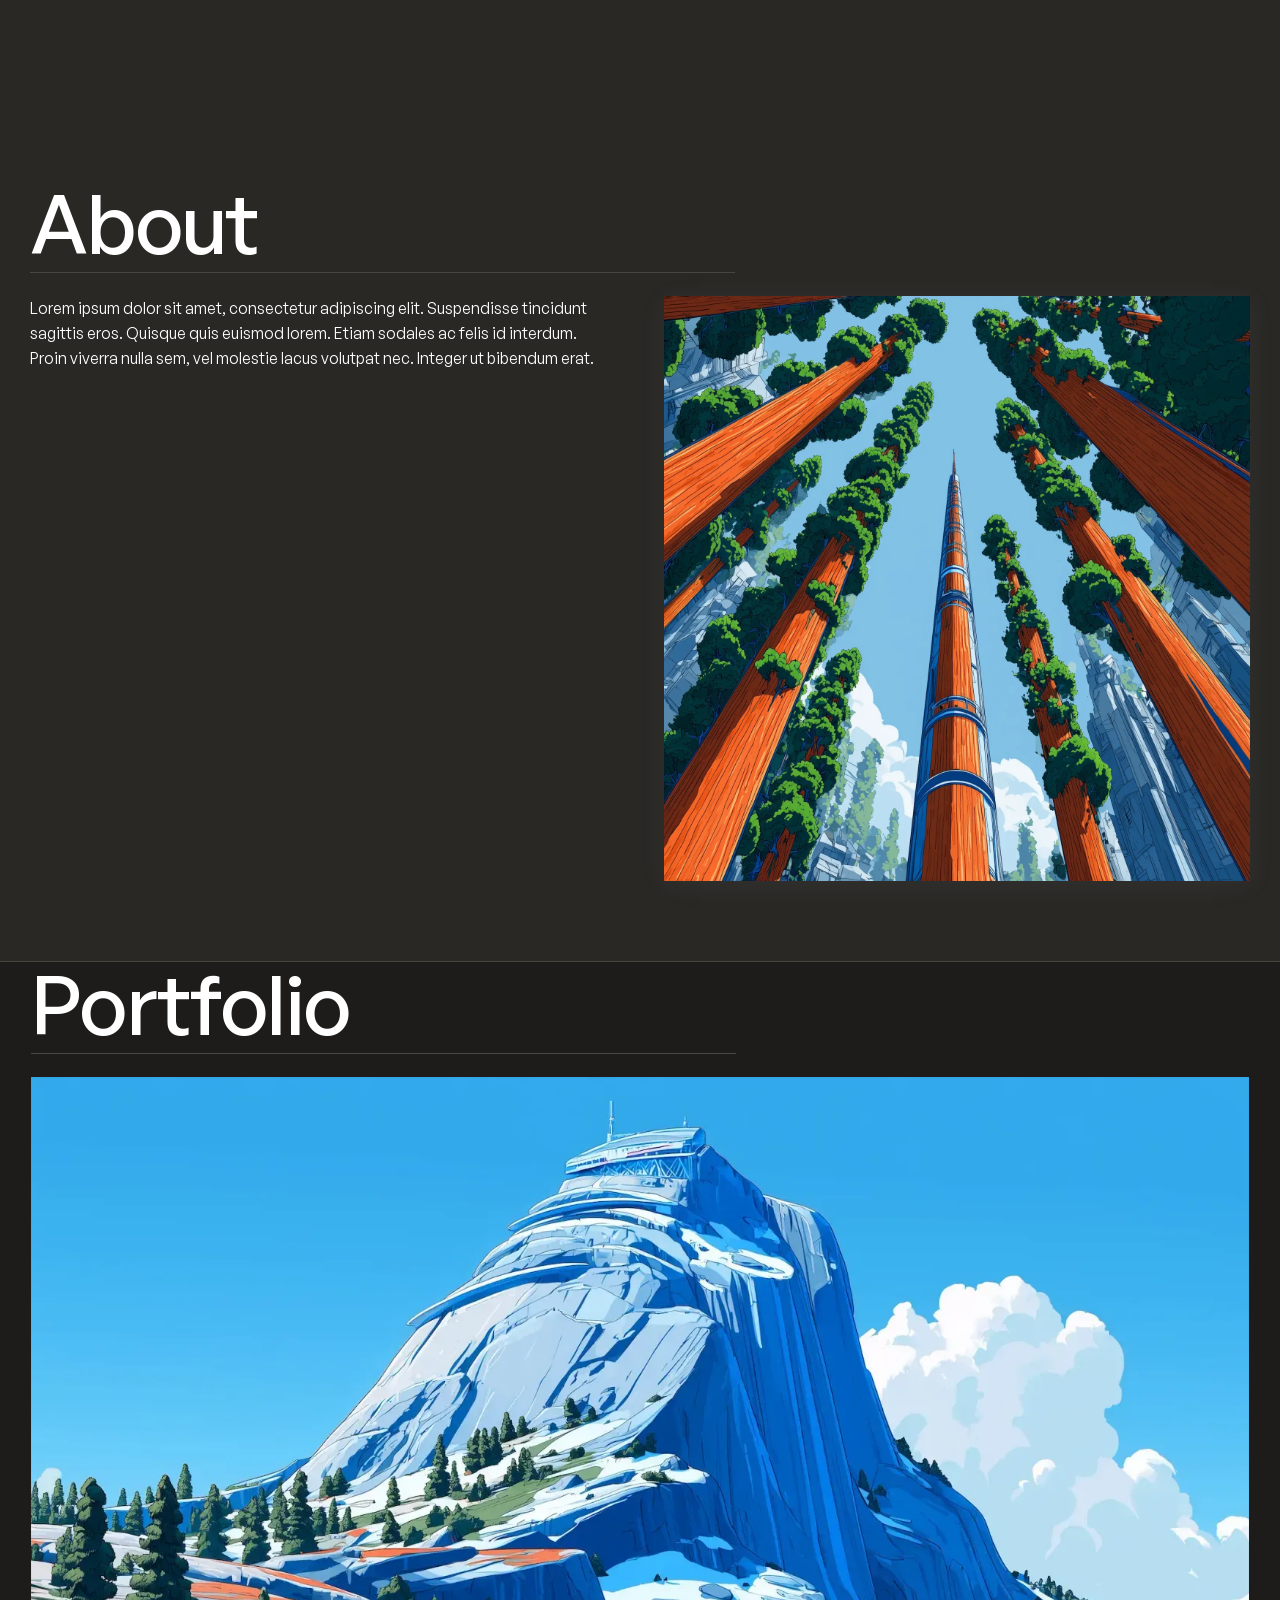
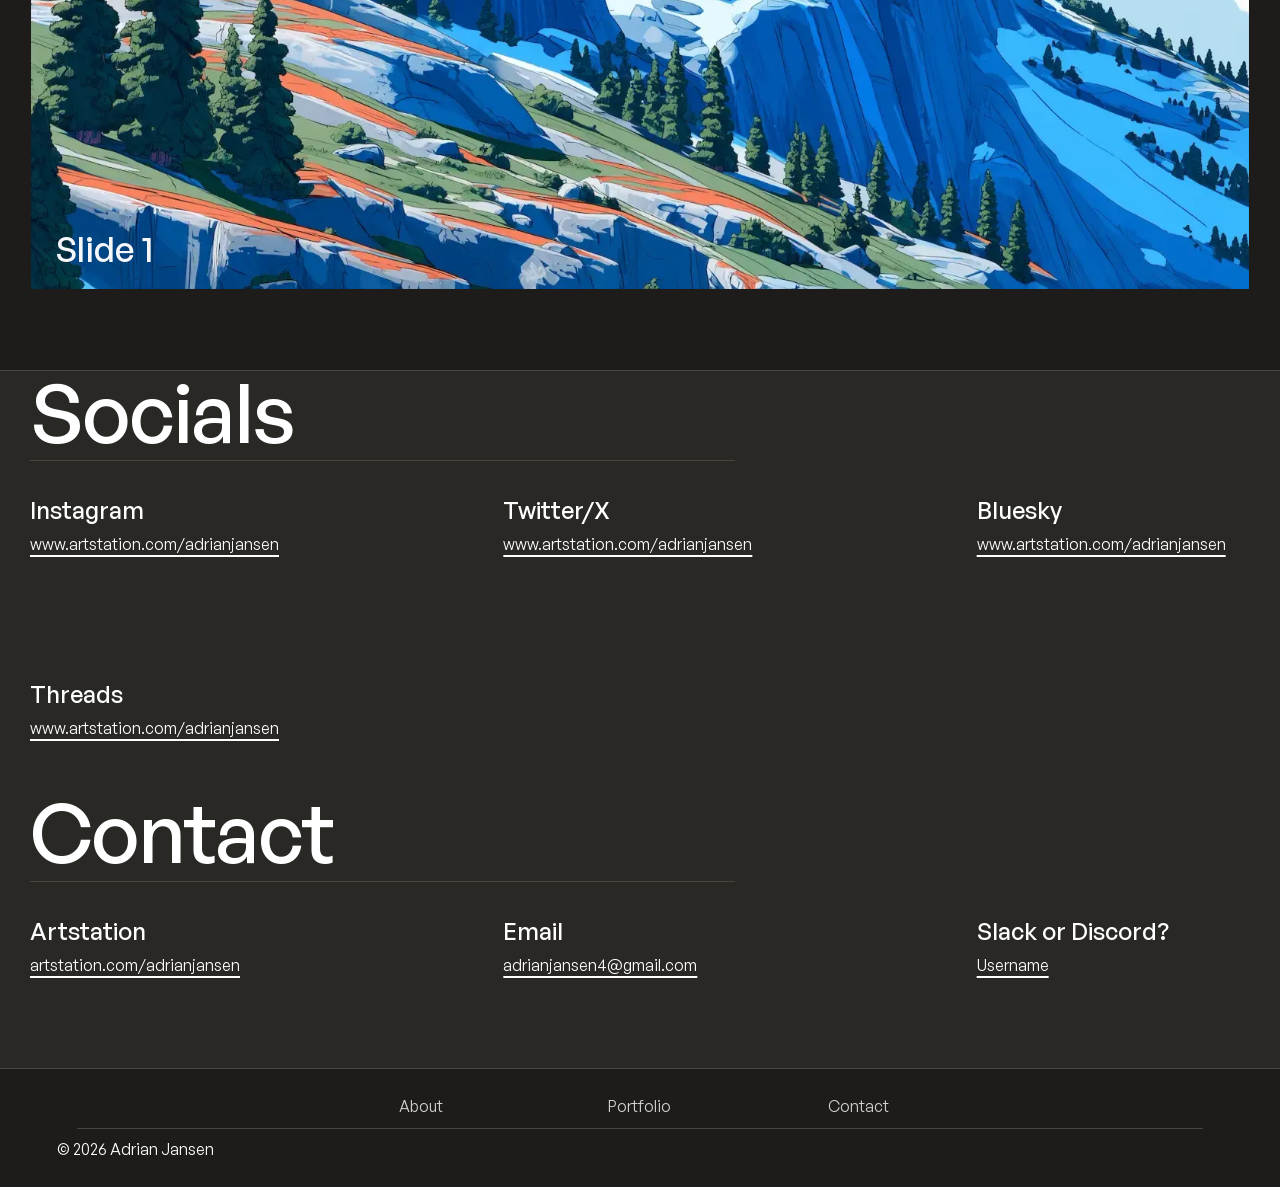
==== commit c28322ae: "smooth scroll and menu bar anim" ====
--- a/index.html
+++ b/index.html
@@ -1,4 +1,4 @@
-<!DOCTYPE html><!--  This site was created in Webflow. https://webflow.com  --><!--  Last Published: Sun Jun 21 2026 06:27:37 GMT+0000 (Coordinated Universal Time)  -->
+<!DOCTYPE html><!--  This site was created in Webflow. https://webflow.com  --><!--  Last Published: Sun Jun 21 2026 08:14:45 GMT+0000 (Coordinated Universal Time)  -->
 <html data-wf-page="6a36826a706083be9f36a062" data-wf-site="6a368266706083be9f36a01e" lang="en">
 <head>
   <meta charset="utf-8">
@@ -15,6 +15,11 @@
   <link href="css/normalize.css" rel="stylesheet" type="text/css">
   <link href="css/webflow.css" rel="stylesheet" type="text/css">
   <link href="css/adrianjansenportfolio.webflow.css" rel="stylesheet" type="text/css">
+  <style>
+      html.w-mod-js:not(.w-mod-ix3) :is(.nav) {
+        visibility: hidden !important;
+      }
+    </style>
   <script type="text/javascript">
       ! function(o, c) {
         var n = c.documentElement,
@@ -24,664 +29,104 @@
     </script>
   <link href="images/favicon.ico" rel="shortcut icon" type="image/x-icon">
   <link href="images/webclip.png" rel="apple-touch-icon">
+  <script type="application/ld+json">
+      {
+        "@context": "https://schema.org",
+        "@type": "ProfilePage",
+        "name": "Adrian Jansen Portfolio",
+        "url": "/",
+        "inLanguage": "en",
+        "mainEntity": {
+          "@type": "Person",
+          "name": "Adrian Jansen",
+          "email": "adrianjansen4@gmail.com",
+          "sameAs": [
+            "https://www.artstation.com/adrianjansen"
+          ],
+          "image": {
+            "@type": "ImageObject",
+            "url": "https://cdn.prod.website-files.com/6a368266706083be9f36a01e/6a36826a706083be9f36a0c5_post8.webp"
+          }
+        }
+      }
+    </script>
 </head>
-<body>
-  <div class="page-wrapper u-minh-100vh">
-    <div class="custom-code-component">
-      <div class="w-embed">
-        <style>
-            /* Col pad design mode indicator */
-            html.wf-design-mode .row .col:has(.slot)::before,
-            html.wf-design-mode .row .col:has(.slot)::after {
-              content: "";
-              position: absolute;
-              top: 0;
-              bottom: 0;
-              width: calc(var(--_layout---grid--gap-main) / 2);
-              background-image: url("data:image/svg+xml,%3Csvg xmlns='http://www.w3.org/2000/svg' width='3' height='3' viewBox='0 0 3 3' fill='none'%3E%3Cg clip-path='url(%23clip0_481_2070)'%3E%3Cpath d='M2.99997 0.970703L0.969971 3.0007H2.02997L2.99997 2.0307V0.970703Z' fill='%23259d4d'/%3E%3Cpath d='M0.97 0L0 0.97V2.03L2.03 0H0.97Z' fill='%23259d4d'/%3E%3C/g%3E%3Cdefs%3E%3CclipPath id='clip0_481_2070'%3E%3Crect width='3' height='3' fill='white'/%3E%3C/clipPath%3E%3C/defs%3E%3C/svg%3E");
-              background-repeat: repeat;
-              background-size: 4px;
-              opacity: 0;
-              pointer-events: none;
+<body class="body">
+  <div data-animation="default" class="nav w-nav" data-easing2="ease" data-wf-component-id="2bb3e920-91be-def7-1509-d38c2b3acc09" data-easing="ease" data-wf-variant-state="base" data-wf--nav--settings-theme="base" data-collapse="medium" role="banner" data-duration="0" data-doc-height="1">
+    <div class="u-d-none w-embed">
+      <style>
+          /* Mobile menu button animation */
+          .nav-menu_btn.w--open .cc-top {
+            transform: translateY(9px) rotate(45deg);
+          }
+          .nav-menu_btn.w--open .cc-middle {
+            opacity: 0;
+            transform: translateY(0);
+          }
+          .nav-menu_btn.w--open .cc-bottom {
+            transform: translateY(-9px) rotate(-45deg);
+          }
+          /* When a nav dropdown is open.. */
+          /* ..Rotate narrow */
+          .nav-link.w--open .nav-dropdown_arrow {
+            transform: rotate(180deg)
+          }
+          /* ..Show overlay on desktop */
+          @media (min-width: 992px) {
+            .nav-menu:has(.nav-link.w--open) .nav-dropdown_overlay {
+              display: block;
             }
-            html.wf-design-mode .col:has(>.slot)::before {
-              left: 0;
+          }
+          /* Lock body scroll when mobile nav is open */
+          body:has(.w-nav-button.w--open) {
+            overflow: hidden;
+          }
+          /* Nav CTA wrapper mode when nav menu hidden */
+          @media (min-width: 992px) {
+            .nav-menu+.nav-cta-wrapper {
+              margin-left: 0;
             }
-            html.wf-design-mode .col:has(>.slot)::after {
-              right: 0;
-            }
-            html.wf-design-mode .col:has(>.slot):hover::before,
-            html.wf-design-mode .col:has(>.slot):hover::after {
-              opacity: 0.5;
-            }
-            /* Remove pointer events on overlays for easier canvas editing */
-            html.wf-design-mode .u-link-cover {
-              pointer-events: none;
-            }
-            html.wf-design-mode .btn-text {
-              pointer-events: auto;
-            }
-            /* Space tab panes */
-            html.wf-design-mode .tabs-pane:has(+.tabs-pane) {
-              margin-bottom: var(--_layout---grid--gap-main);
-            }
-          </style>
-      </div>
-      <div class="w-embed">
-        <style>
-            /* Text Selection Color */
-            ::selection {
-              background: var(--primary--text);
-              color: var(--primary--background);
-            }
-            ::-moz-selection {
-              background: var(--primary--text);
-              color: var(--primary--background);
-            }
-            /* Apply font smoothing */
-            body {
-              -webkit-font-smoothing: antialiased;
-              -moz-font-smoothing: antialiased;
-              -o-font-smoothing: antialiased;
-            }
-            /* Ensure column stack on increased default browser font size (for accessibility) */
-            body.font-size-increased .row {
-              container-type: inline-size;
-            }
-            body.font-size-increased {
-              @container (max-width: 40rem) {
-                .col:not([data-wf--grid-column--column-size='shrink']) {
-                  flex: 0 0 100% !important;
-                  max-width: 100% !important;
-                }
-              }
-            }
-            /* Rich text modifiers */
-            .w-richtext> :first-child {
-              margin-top: 0;
-            }
-            /* Line clamp modifiers */
-            .u-text-clamp-1 {
-              -webkit-line-clamp: 1;
-              -webkit-box-orient: vertical;
-            }
-            .u-text-clamp-2 {
-              -webkit-line-clamp: 2;
-              -webkit-box-orient: vertical;
-            }
-            .u-text-clamp-3 {
-              -webkit-line-clamp: 3;
-              -webkit-box-orient: vertical;
-            }
-            /* Row/col gap modifiers */
-            .row.row-gap-0 .col {
-              --_layout---grid--gap-main: 0;
-            }
-            .row.row-gap-0:has(.col[class*='contain']) .col {
-              --_layout---grid--gap-main: 1px;
-            }
-            .row.row-gap-md .col {
-              --_layout---grid--gap-main: var(--_layout---grid--gap-md);
-            }
-            .row.row-gap-sm .col {
-              --_layout---grid--gap-main: var(--_layout---grid--gap-sm);
-            }
-            .row.row-gap-button .col {
-              --_layout---grid--gap-main: var(--_layout---grid--gap-button);
-            }
-            /* Build mode modifiers */
-            .slot .button:not([data-slider]) {
-              align-self: flex-start;
-            }
-            .slot>*:last-child,
-            .slot>.heading-component:last-child *,
-            .slot>.rich-text-component:last-child .rich-text>*:last-child,
-            .rich-text-component.u-mb-0 .rich-text>*:last-child,
-            .eyebrow-component.u-mb-0 .eyebrow {
-              margin-bottom: 0;
-            }
-            .slot.cc-column>.eyebrow-component {
-              align-self: start;
-            }
-            .card:has(> .u-link-cover:focus-visible) {
-              outline: 2px solid var(--primary--accent);
-              outline-offset: 2px;
-            }
-            .section:has(> .container > .slot > [data-wf--image--settings-aspect-ratio='background']),
-            .page-wrapper:has([data-wf--image--settings-aspect-ratio='background']) {
-              background: transparent !important;
-              z-index: 1;
-            }
-            .card>.slot>[data-wf--image--settings-aspect-ratio='background'] {
-              z-index: 0;
-            }
-            .card>.slot>*:not([data-wf--image--settings-aspect-ratio='background']) {
-              z-index: 1;
-            }
-            .heading-text.u-mb-0 {
-              margin-bottom: 0 !important;
-            }
-            /* Load animation FOUS */
-            html:not(.wf-design-mode) [data-animate='stagger-children']>* {
-              opacity: 0;
-              visibility: hidden;
-            }
-          </style>
-      </div>
-      <div class="w-embed w-script">
-        <script>
-            // ---- Detect default and mark default font size increase (for accessibility) ----
-            (function() {
-              function detectFontSizeIncrease() {
-                // Get the root font size in pixels
-                const rootFontSize = parseFloat(
-                  getComputedStyle(document.documentElement).fontSize
-                );
-                // Default is typically 16px
-                const defaultSize = 16;
-                const multiplier = rootFontSize / defaultSize;
-                // Add or remove class based on multiplier
-                if (multiplier >= 2) {
-                  document.body.classList.add('font-size-increased');
-                } else {
-                  document.body.classList.remove('font-size-increased');
-                }
-              }
-              // Run on load
-              detectFontSizeIncrease();
-              // Watch for changes (when user adjusts font size)
-              const observer = new ResizeObserver(() => {
-                detectFontSizeIncrease();
-              });
-              observer.observe(document.documentElement);
-            })();
-            // ---- Update foot year to current year ----
-            document.addEventListener('DOMContentLoaded', function() {
-              document.querySelectorAll('[data-footer-year]').forEach(el => {
-                el.textContent = new Date().getFullYear();
-              });
-            });
-          </script>
-      </div>
-      <div>
-        <div>
-          <div class="w-embed">
-            <style>
-                /* Set light/dark theme on HTML */
-                :root {
-                  color-scheme: light dark;
-                }
-                @media (prefers-color-scheme: dark) {
-                  /* Reset Webflow injected Lightning CSS Polyfill */
-                  --lightningcss-light:;
-                  --lightningcss-dark: initial;
-                }
-                @media (prefers-color-scheme: light) {
-                  /* Reset Webflow injected Lightning CSS Polyfill */
-                  --lightningcss-light: initial;
-                  --lightningcss-dark:;
-                  /* Canvas modifiers to show the toggle state in Designer */
-                  html.wf-design-mode [data-theme-toggle="checkbox"]::before {
-                    transform: translateX(1.5em);
-                  }
-                  html.wf-design-mode [data-theme-toggle="dark-label"] {
-                    display: none;
-                  }
-                  html.wf-design-mode [data-theme-toggle="light-label"] {
-                    display: block;
-                  }
-                }
-                /* Toggle switch styling */
-                [data-theme-toggle="checkbox"]::before {
-                  content: "";
-                  position: absolute;
-                  width: 1.1em;
-                  height: 1.1em;
-                  border-radius: 50%;
-                  background-color: var(--primary--text);
-                  top: 0.2em;
-                  left: 0.2em;
-                  transition: transform 0.3s ease;
-                }
-                [data-theme-toggle="checkbox"]:checked::before {
-                  transform: translateX(1.5em);
-                }
-              </style>
-          </div>
-          <div class="w-embed w-script"><!--  Mast Theme Toggle JS  -->
-            <script src="https://cdn.jsdelivr.net/gh/nocodesupplyco/mast@latest/theme-toggle.min.js"></script>
-          </div>
-        </div>
-        <div>
-          <div class="w-embed">
-            <style>
-                /* Reset apple form styles */
-                input,
-                textarea,
-                select {
-                  -webkit-appearance: none;
-                  -moz-appearance: none;
-                  appearance: none;
-                  border-radius: 0;
-                  background-image: none;
-                }
-                /* Adjust input autofill to brand colors */
-                input:-webkit-autofill,
-                input:-webkit-autofill:focus {
-                  background-color: var(--primary--background) !important;
-                  color: var(--primary--text) !important;
-                  -webkit-box-shadow: 0 0 0 50px var(--primary--background) inset;
-                  -webkit-text-fill-color: var(--primary--text);
-                }
-                /* Select input custom arrow */
-                .input-group:has(.input.cc-select)::after {
-                  content: "";
-                  position: absolute;
-                  top: 50%;
-                  right: 1.5rem;
-                  border-top: 2px solid var(--primary--text);
-                  border-right: 2px solid var(--primary--text);
-                  transform: translateY(-90%) rotate(135deg);
-                  width: 0.4rem;
-                  height: 0.4rem;
-                  pointer-events: none;
-                }
-              </style>
-          </div>
-        </div>
-        <div>
-          <div class="w-embed"><!--  Phosphor regular icons  -->
-            <link rel="stylesheet" href="https://unpkg.com/@phosphor-icons/web@2.1.1/src/regular/style.css">
-          </div>
-        </div>
-        <div data-custom-code="marquee">
-          <div class="w-embed">
-            <style>
-                /* Marquee */
-                @keyframes marquee-scroll-left {
-                  0% {
-                    transform: translateX(0);
-                  }
-                  100% {
-                    transform: translateX(-100%);
-                  }
-                }
-                @keyframes marquee-scroll-right {
-                  0% {
-                    transform: translateX(-100%);
-                  }
-                  100% {
-                    transform: translateX(0);
-                  }
-                }
-                @keyframes marquee-scroll-up {
-                  0% {
-                    transform: translateY(0);
-                  }
-                  100% {
-                    transform: translateY(-100%);
-                  }
-                }
-                @keyframes marquee-scroll-down {
-                  0% {
-                    transform: translateY(-100%);
-                  }
-                  100% {
-                    transform: translateY(0);
-                  }
-                }
-                .marquee-component[data-marquee-pause-on-hover="true"]:hover .marquee-group {
-                  animation-play-state: paused;
-                }
-                .marquee-component[data-marquee-reverse="false"] .marquee-group {
-                  animation: marquee-scroll-left var(--marquee-duration) linear infinite;
-                }
-                .marquee-component[data-marquee-reverse="true"] .marquee-group {
-                  animation: marquee-scroll-right var(--marquee-duration) linear infinite;
-                }
-                .marquee-component[data-wf--marquee--settings-orientation="vertical"][data-marquee-reverse="false"] .marquee-group {
-                  animation: marquee-scroll-down var(--marquee-duration) linear infinite;
-                }
-                .marquee-component[data-wf--marquee--settings-orientation="vertical"][data-marquee-reverse="true"] .marquee-group {
-                  animation: marquee-scroll-up var(--marquee-duration) linear infinite;
-                }
-                .marquee-component:not([data-wf--marquee--settings-orientation="vertical"])[data-marquee-fade-edges="true"] {
-                  -webkit-mask-image: linear-gradient(to right, transparent 0%, black 10%, black 90%, transparent 100%);
-                  mask-image: linear-gradient(to right, transparent 0%, black 10%, black 90%, transparent 100%);
-                }
-                .marquee-component[data-wf--marquee--settings-orientation="vertical"][data-marquee-fade-edges="true"] {
-                  -webkit-mask-image: linear-gradient(to bottom, transparent 0%, black 10%, black 90%, transparent 100%);
-                  mask-image: linear-gradient(to bottom, transparent 0%, black 10%, black 90%, transparent 100%);
-                }
-              </style>
-          </div>
-        </div>
-        <div data-custom-code="accordion">
-          <div class="w-embed">
-            <style>
-                /* Accordion */
-                :root {
-                  interpolate-size: allow-keywords;
-                  /* To animate accordions */
-                }
-                details[open] .accordion-icon {
-                  transform: rotate(45deg);
-                }
-                details[data-accordion-animating='closing']>[data-accordion='content'] {
-                  display: block;
-                }
-                summary::-webkit-details-marker {
-                  display: none;
-                  /* Hide older Safari's default disclosure arrow */
-                }
-              </style>
-          </div>
-          <div class="w-embed w-script"><!--  Mast Accordion JS  -->
-            <script defer="" src="https://cdn.jsdelivr.net/gh/nocodesupplyco/mast@b014a1b/accordion.min.js"></script>
-          </div>
-        </div>
-        <div data-custom-code="modal">
-          <div class="w-embed">
-            <style>
-                /* Modal */
-                body:has(dialog[open]) {
-                  overflow: hidden !important;
-                }
-                dialog.modal[open] {
-                  animation: fadein 400ms ease-out forwards;
-                }
-                dialog.modal::backdrop {
-                  background: color-mix(in srgb, var(--_color---neutral--black) 80%, transparent);
-                }
-                @keyframes fadein {
-                  0% {
-                    opacity: 0;
-                  }
-                  100% {
-                    opacity: 1;
-                  }
-                }
-                dialog::-webkit-scrollbar {
-                  width: 10px;
-                }
-                dialog::-webkit-scrollbar-track {
-                  border-radius: 10px;
-                  background-color: transparent;
-                }
-                dialog::-webkit-scrollbar-thumb {
-                  border-radius: 10px;
-                  border: 2px solid var(--primary--background);
-                  background: var(--primary--text);
-                }
-                dialog::-webkit-scrollbar-thumb:window-inactive {
-                  background: var(--primary--text);
-                }
-              </style>
-          </div>
-          <div class="w-embed w-script"><!--  Mast Modal JS  -->
-            <script defer="" src="https://cdn.jsdelivr.net/gh/nocodesupplyco/mast@e3479b3/modal.min.js"></script>
-          </div>
-        </div>
-        <div data-custom-code="slider">
-          <div class="w-embed"><!--  Swiper Slider CSS  -->
-            <link rel="stylesheet" href="https://cdn.jsdelivr.net/npm/swiper@11/swiper-bundle.min.css">
-            <style>
-                /* Slider */
-                .swiper-button-disabled {
-                  opacity: 0.5;
-                  pointer-events: none;
-                }
-                [data-slider="component"] {
-                  --lg: 3;
-                  /* Desktop (992px+) */
-                  --md: 2;
-                  /* Tablet (768-991px) */
-                  --sm: 1;
-                  /* Mobile Landscape (480-767px) */
-                  --xs: 1;
-                  /* Mobile Portrait (0-479px) */
-                  --gap: 24px;
-                  /* Spacing between slides */
-                  --current-slides-per-view: var(--xs);
-                  /* Current active slides per view (changes with media queries) */
-                }
-                @media (min-width: 480px) and (max-width: 767px) {
-                  [data-slider="component"] {
-                    --current-slides-per-view: var(--sm);
-                  }
-                }
-                @media (min-width: 768px) and (max-width: 991px) {
-                  [data-slider="component"] {
-                    --current-slides-per-view: var(--md);
-                  }
-                }
-                @media (min-width: 992px) {
-                  [data-slider="component"] {
-                    --current-slides-per-view: var(--lg);
-                  }
-                }
-                [data-slider="component"] .swiper-slide {
-                  width: calc((100% - (var(--current-slides-per-view) - 1) * var(--gap)) / var(--current-slides-per-view)) !important;
-                  margin-right: var(--gap);
-                }
-                [data-slider-overflow="false"] {
-                  overflow: hidden;
-                }
-                [data-slider-overflow="true"] {
-                  overflow: visible !important;
-                }
-                [data-slider="component"] .swiper-wrapper:empty {
-                  min-height: 300px;
-                }
-                [data-slider="component"] .swiper-wrapper .w-dyn-list,
-                [data-slider="component"] .swiper-wrapper .w-dyn-items,
-                [data-slider="component"] .swiper-wrapper .w-dyn-item {
-                  display: contents;
-                }
-              </style>
-          </div>
-          <div class="w-embed w-script"><!--  Swiper Slider JS  -->
-            <script defer="" src="https://cdn.jsdelivr.net/npm/swiper@11/swiper-bundle.min.js"></script>
-            <!--  Mast Slider JS (must be used with Swiper)  -->
-            <script defer="" src="https://cdn.jsdelivr.net/gh/nocodesupplyco/mast@latest/slider.min.js"></script>
-          </div>
-        </div>
-        <div data-custom-code="inline-video">
-          <div class="w-embed w-script"><!--  Mast Inline Video JS  -->
-            <script defer="" src="https://cdn.jsdelivr.net/gh/nocodesupplyco/mast@latest/inline-video.min.js"></script>
-          </div>
-        </div>
-        <div data-custom-code="tabs">
-          <div class="w-embed">
-            <style>
-                /* Tab pane animations  */
-                .tabs-pane {
-                  animation: tabsFadeIn 0.5s ease;
-                }
-                @keyframes tabsFadeIn {
-                  from {
-                    opacity: 0;
-                  }
-                  to {
-                    opacity: 1;
-                  }
-                }
-                .tabs-pane[aria-hidden="true"] {
-                  display: none;
-                }
-                /* Vertical menu mods  */
-                [data-wf--tabs-menu--settings-alignment="vertical"] .tabs-link {
-                  border-bottom: none;
-                  border-left: 2px solid var(--primary--border);
-                }
-                [data-wf--tabs-menu--settings-alignment="vertical"] .tabs-link.cc-active {
-                  border-color: var(--primary--text);
-                }
-                [data-wf--tabs-menu--settings-alignment="vertical"] .tabs-autoplay-progress {
-                  top: 0;
-                  right: auto;
-                  bottom: 0;
-                  left: -2px;
-                  width: 2px;
-                  height: 0%;
-                }
-                /* Autoplay animation  */
-                .tabs-menu[data-tabs-autoplay="true"] .tabs-link[aria-selected="true"] .tabs-autoplay-progress {
-                  animation: autoplayProgress var(--autoplay-duration, 5s) linear forwards;
-                }
-                .tabs-component.autoplay-paused .tabs-menu[data-tabs-autoplay="true"] .tabs-link[aria-selected="true"] .tabs-autoplay-progress {
-                  animation-play-state: paused;
-                }
-                @keyframes autoplayProgress {
-                  from {
-                    width: 0%;
-                  }
-                  to {
-                    width: 100%;
-                  }
-                }
-                .tabs-component .tabs-menu[data-wf--tabs-menu--settings-alignment="vertical"][data-tabs-autoplay="true"] .tabs-link[aria-selected="true"] .tabs-autoplay-progress {
-                  animation: autoplayProgressVertical var(--autoplay-duration, 5s) linear forwards;
-                }
-                .tabs-component.autoplay-paused .tabs-menu[data-wf--tabs-menu--settings-alignment="vertical"][data-tabs-autoplay="true"] .tabs-link[aria-selected="true"] .tabs-autoplay-progress {
-                  animation-play-state: paused;
-                }
-                @keyframes autoplayProgressVertical {
-                  from {
-                    height: 0%;
-                  }
-                  to {
-                    height: 100%;
-                  }
-                }
-                /* Play/pause button  */
-                .tabs-component.autoplay-paused .tabs-autoplay-toggle_pause {
-                  display: none;
-                }
-                .tabs-component.autoplay-paused .tabs-autoplay-toggle_play {
-                  display: flex;
-                }
-                /* Mobile dropdown */
-                @media (max-width: 767px) {
-                  .tabs-menu[data-tab-mobile-dropdown="true"] .tabs-menu_dropdown-toggle {
-                    display: flex;
-                  }
-                  .tabs-menu[data-tab-mobile-dropdown="true"] .tabs-menu_dropdown-toggle.cc-open {
-                    border-radius: var(--_components---button--border-radius) var(--_components---button--border-radius) 0 0;
-                  }
-                  .tabs-menu[data-tab-mobile-dropdown="true"] .tabs-menu_dropdown-toggle.cc-open .tabs-menu_dropdown-arrow {
-                    transform: rotate(180deg);
-                  }
-                  .tabs-menu[data-tab-mobile-dropdown="true"] .tabs-menu_dropdown-menu {
-                    display: none;
-                    position: absolute;
-                    top: calc(100% - 1px);
-                    left: 0;
-                    right: 0;
-                    background: var(--primary--background);
-                    border: 1px solid var(--primary--border);
-                    border-radius: 0 0 var(--_components---button--border-radius) var(--_components---button--border-radius);
-                    z-index: 10;
-                    max-height: 300px;
-                    overflow-x: hidden;
-                    overflow-y: auto;
-                  }
-                  .tabs-menu[data-tab-mobile-dropdown="true"] .tabs-menu_dropdown-menu.cc-open {
-                    display: block;
-                  }
-                  .tabs-menu[data-tab-mobile-dropdown="true"] .slot.cc-tabs-menu {
-                    display: flex;
-                    flex-direction: column;
-                  }
-                  .tabs-menu[data-tab-mobile-dropdown="true"] .tabs-link {
-                    border: none;
-                  }
-                  .tabs-menu[data-tab-mobile-dropdown="true"] .tabs-link.cc-active {
-                    background-color: var(--primary--border);
-                  }
-                }
-              </style>
-          </div>
-          <div class="w-embed w-script"><!--  Mast Tabs JS  -->
-            <script defer="" src="https://cdn.jsdelivr.net/gh/nocodesupplyco/mast@latest/tabs.min.js"></script>
-          </div>
-        </div>
-      </div>
+          }
+        </style>
     </div>
-    <div data-animation="default" class="nav w-nav" data-easing2="ease" data-easing="ease" data-wf--nav--settings-theme="base" data-collapse="medium" role="banner" data-duration="0" data-doc-height="1">
-      <div class="u-d-none w-embed">
-        <style>
-            /* Mobile menu button animation */
-            .nav-menu_btn.w--open .cc-top {
-              transform: translateY(9px) rotate(45deg);
-            }
-            .nav-menu_btn.w--open .cc-middle {
-              opacity: 0;
-              transform: translateY(0);
-            }
-            .nav-menu_btn.w--open .cc-bottom {
-              transform: translateY(-9px) rotate(-45deg);
-            }
-            /* When a nav dropdown is open.. */
-            /* ..Rotate narrow */
-            .nav-link.w--open .nav-dropdown_arrow {
-              transform: rotate(180deg)
-            }
-            /* ..Show overlay on desktop */
-            @media (min-width: 992px) {
-              .nav-menu:has(.nav-link.w--open) .nav-dropdown_overlay {
-                display: block;
-              }
-            }
-            /* Lock body scroll when mobile nav is open */
-            body:has(.w-nav-button.w--open) {
-              overflow: hidden;
-            }
-            /* Nav CTA wrapper mode when nav menu hidden */
-            @media (min-width: 992px) {
-              .nav-menu+.nav-cta-wrapper {
-                margin-left: 0;
-              }
-            }
-          </style>
-      </div>
-      <div class="u-d-none w-embed w-script">
-        <script>
-            //---- Skip to <main> backup if #main anchor link isn't set ----
-            document.addEventListener('DOMContentLoaded', () => {
-              const skipLinkEle = document.getElementById('skip-link');
-              if (!skipLinkEle) return;
-              skipLinkEle.addEventListener('click', handleSkipLink);
-              skipLinkEle.addEventListener('keydown', handleSkipLink);
-            });
-            function handleSkipLink(e) {
-              if (e.type === 'keydown' && e.key !== 'Enter') return;
-              e.preventDefault();
-              const target = document.querySelector('main');
-              target.setAttribute('tabindex', '-1');
-              target.focus();
-            }
-          </script>
-      </div>
-      <a id="skip-link" href="#main" class="nav-skip-link">Skip to Main Content</a>
-      <div class="text-block-2">ADRIAN JANSEN</div>
-      <div class="text-block">PORTFOLIO</div>
-      <div class="container cc-nav">
-        <div class="nav-menu_btn w-nav-button">
-          <div class="nav-menu_btn-bar cc-top"></div>
-          <div class="nav-menu_btn-bar cc-middle"></div>
-          <div class="nav-menu_btn-bar cc-bottom"></div>
-        </div>
-        <nav role="navigation" class="nav-menu w-nav-menu">
-          <div class="nav-dropdown_overlay"></div>
-          <div class="nav-menu_container">
-            <a href="#About" class="nav-link w-nav-link">ABOUT</a>
-            <a href="#Portfolio" class="nav-link w-nav-link">PORTFOLIO</a>
-            <a href="#Contact" class="nav-link w-nav-link">CONTACT</a>
-          </div>
-        </nav>
-      </div>
+    <div class="u-d-none w-embed w-script">
+      <script>
+          //---- Skip to <main> backup if #main anchor link isn't set ----
+          document.addEventListener('DOMContentLoaded', () => {
+            const skipLinkEle = document.getElementById('skip-link');
+            if (!skipLinkEle) return;
+            skipLinkEle.addEventListener('click', handleSkipLink);
+            skipLinkEle.addEventListener('keydown', handleSkipLink);
+          });
+          function handleSkipLink(e) {
+            if (e.type === 'keydown' && e.key !== 'Enter') return;
+            e.preventDefault();
+            const target = document.querySelector('main');
+            target.setAttribute('tabindex', '-1');
+            target.focus();
+          }
+        </script>
     </div>
+    <a id="skip-link" href="#main" class="nav-skip-link">Skip to Main Content</a>
+    <div class="text-block-2">ADRIAN JANSEN</div>
+    <div class="text-block">PORTFOLIO</div>
+    <div class="container cc-nav">
+      <div class="nav-menu_btn w-nav-button">
+        <div class="nav-menu_btn-bar cc-top"></div>
+        <div class="nav-menu_btn-bar cc-middle"></div>
+        <div class="nav-menu_btn-bar cc-bottom"></div>
+      </div>
+      <nav role="navigation" class="nav-menu w-nav-menu">
+        <div class="nav-dropdown_overlay"></div>
+        <div class="nav-menu_container">
+          <a href="#About" class="nav-link w-nav-link">ABOUT</a>
+          <a href="#Portfolio" class="nav-link w-nav-link">PORTFOLIO</a>
+          <a href="#Contact" class="nav-link w-nav-link">CONTACT</a>
+        </div>
+      </nav>
+    </div>
+  </div>
+  <div id="luxy" class="smooth-wrapper">
     <section id="About" class="about-section"></section>
     <section class="about">
       <div class="container-3">
@@ -695,7 +140,7 @@
           <div class="hero-split">
             <p class="margin-bottom-24px">Lorem ipsum dolor sit amet, consectetur adipiscing elit. Suspendisse tincidunt sagittis eros. Quisque quis euismod lorem. Etiam sodales ac felis id interdum. Proin viverra nulla sem, vel molestie lacus volutpat nec. Integer ut bibendum erat.</p>
           </div>
-          <div class="hero-split"><img src="images/post8.webp" loading="lazy" sizes="100vw" srcset="images/post8-p-500.webp 500w, images/post8-p-800.webp 800w, images/post8-p-1080.webp 1080w, images/post8-p-1600.webp 1600w, images/post8.webp 2000w" alt="" class="shadow-two"></div>
+          <div class="hero-split"><img src="images/post8.webp" loading="lazy" sizes="100vw" srcset="images/post8-p-500.webp 500w, images/post8-p-800.webp 800w, images/post8-p-1080.webp 1080w, images/post8-p-1600.webp 1600w, images/post8.webp 2000w" alt="Illustration of tall redwood trees with metal bands reaching up into a blue sky with clouds." class="shadow-two"></div>
         </div>
       </div>
     </section>
@@ -718,27 +163,27 @@
                     <div class="gallery-slide-wrapper w-slide">
                       <a href="#" target="_blank" class="w-inline-block">
                         <div class="gallery-slide-image">
-                          <h3 class="gallery-slide-text">Slide 1</h3><img sizes="100vw" srcset="images/post11-p-500.webp 500w, images/post11-p-800.webp 800w, images/post11-p-1080.webp 1080w, images/post11-p-1600.webp 1600w, images/post11.webp 2000w" src="images/post11.webp" loading="lazy" alt="" class="gallery-image-2">
+                          <h3 class="gallery-slide-text">Slide 1</h3><img sizes="100vw" srcset="images/post11-p-500.webp 500w, images/post11-p-800.webp 800w, images/post11-p-1080.webp 1080w, images/post11-p-1600.webp 1600w, images/post11.webp 2000w" src="images/post11.webp" loading="lazy" alt="Stylized mountain peak with a building on top, surrounded by trees and rocky terrain under a blue sky." class="gallery-image-2">
                         </div>
                       </a>
                     </div>
                     <div class="gallery-slide-wrapper w-slide">
                       <a href="#" target="_blank" class="w-inline-block">
-                        <div class="gallery-slide-image"><img sizes="100vw" srcset="images/post13-p-500.webp 500w, images/post13-p-800.webp 800w, images/post13-p-1080.webp 1080w, images/post13-p-1600.webp 1600w, images/post13.webp 2000w" src="images/post13.webp" loading="lazy" alt="" class="gallery-image-2">
+                        <div class="gallery-slide-image"><img sizes="100vw" srcset="images/post13-p-500.webp 500w, images/post13-p-800.webp 800w, images/post13-p-1080.webp 1080w, images/post13-p-1600.webp 1600w, images/post13.webp 2000w" src="images/post13.webp" loading="lazy" alt="Winding blue road through orange and green hills under a bright blue sky with clouds." class="gallery-image-2">
                           <h3 class="gallery-slide-text">Slide 2</h3>
                         </div>
                       </a>
                     </div>
                     <div class="gallery-slide-wrapper w-slide">
                       <a href="#" target="_blank" class="w-inline-block">
-                        <div class="gallery-slide-image"><img id="w-node-_625e7338-3359-43b6-01a1-d5891fa1e3d7-9f36a062" sizes="100vw" src="images/post12.webp" loading="lazy" alt="" srcset="images/post12-p-500.webp 500w, images/post12-p-800.webp 800w, images/post12-p-1080.webp 1080w, images/post12-p-1600.webp 1600w, images/post12.webp 2000w" class="gallery-image-2">
+                        <div class="gallery-slide-image"><img id="w-node-_625e7338-3359-43b6-01a1-d5891fa1e3d7-9f36a062" sizes="100vw" src="images/post12.webp" loading="lazy" alt="Long rural road with potholes running alongside fields and trees under a blue sky with clouds." srcset="images/post12-p-500.webp 500w, images/post12-p-800.webp 800w, images/post12-p-1080.webp 1080w, images/post12-p-1600.webp 1600w, images/post12.webp 2000w" class="gallery-image-2">
                           <h3 class="gallery-slide-text">Slide 3</h3>
                         </div>
                       </a>
                     </div>
                     <div class="gallery-slide-wrapper w-slide">
                       <a href="#" target="_blank" class="w-inline-block">
-                        <div class="gallery-slide-image"><img id="w-node-_625e7338-3359-43b6-01a1-d5891fa1e3dc-9f36a062" sizes="100vw" src="images/post4.webp" loading="lazy" alt="" srcset="images/post4-p-500.webp 500w, images/post4-p-800.webp 800w, images/post4-p-1080.webp 1080w, images/post4-p-1600.webp 1600w, images/post4.webp 2000w" class="gallery-image-2">
+                        <div class="gallery-slide-image"><img id="w-node-_625e7338-3359-43b6-01a1-d5891fa1e3dc-9f36a062" sizes="100vw" src="images/post4.webp" loading="lazy" alt="Stone path winding through orange grass and large blue-gray rocks beneath a clear blue sky." srcset="images/post4-p-500.webp 500w, images/post4-p-800.webp 800w, images/post4-p-1080.webp 1080w, images/post4-p-1600.webp 1600w, images/post4.webp 2000w" class="gallery-image-2">
                           <h3 class="gallery-slide-text">Slide 4</h3>
                         </div>
                       </a>
@@ -802,7 +247,7 @@
               </div>
               <div class="testimonial-right">
                 <h4 class="testimonial-author-name-three">Email</h4>
-                <a href="mailto:adrianjansen4@gmail.com?subject=Portfolio%20Inquiry%3Fbody%3DHello%2520%5BAdrian%2520Jansen%5D%2C">adrianjansen4@gmail.com</a>
+                <a href="mailto:adrianjansen4@gmail.com?subject=Portfolio%20Inquiry">adrianjansen4@gmail.com</a>
               </div>
               <div class="testimonial-right">
                 <h4 class="testimonial-author-name-three">Slack or Discord?</h4>
@@ -841,5 +286,15 @@
   <script src="js/webflow.js" type="text/javascript"></script>
   <script src="https://cdn.prod.website-files.com/gsap/3.15.0/gsap.min.js" type="text/javascript"></script>
   <script src="https://cdn.prod.website-files.com/gsap/3.15.0/ScrollTrigger.min.js" type="text/javascript"></script>
+  <script src="https://min30327.github.io/luxy.js/dist/js/luxy.js"></script>
+  <script charset="utf-8">
+      var isMobile = /iPhone|iPad|Android/i.test(navigator.userAgent);
+      if (!isMobile) {
+        luxy.init({
+          wrapper: '#luxy',
+          wrapperSpeed: 0.065,
+        });
+      }
+    </script>
 </body>
 </html>
--- a/css/adrianjansenportfolio.webflow.css
+++ b/css/adrianjansenportfolio.webflow.css
@@ -15,9 +15,9 @@
 }
 
 :root {
-  --primary--background: var(--lightningcss-light, var(--_color---neutral--white)) var(--lightningcss-dark, var(--_color---neutral--black));
+  --_color---neutral--black: #1d1c1a;
   --_typography---paragraph-body--font: var(--_typography---fonts--primary-font);
-  --primary--text: var(--lightningcss-light, var(--_color---neutral--black)) var(--lightningcss-dark, var(--_color---neutral--white));
+  --primary--text: var(--_color---neutral--white);
   --_typography---paragraph-body--font-size: clamp(var(--_typography---paragraph-body--font-size-min-rem) * 1rem, ((var(--_typography---paragraph-body--font-size-min-rem)  - ((var(--_typography---paragraph-body--font-size-max-rem)  - var(--_typography---paragraph-body--font-size-min-rem)) / (var(--_layout---fluid--max)  - var(--_layout---fluid--min)) * var(--_layout---fluid--min))) * 1rem + ((var(--_typography---paragraph-body--font-size-max-rem)  - var(--_typography---paragraph-body--font-size-min-rem)) / (var(--_layout---fluid--max)  - var(--_layout---fluid--min))) * 100vw), var(--_typography---paragraph-body--font-size-max-rem) * 1rem);
   --_typography---paragraph-body--line-height: 1.6;
   --_typography---paragraph-body--font-weight: 400;
@@ -61,7 +61,8 @@
   --_typography---paragraph-body--bottom-margin: 1em;
   --primary--accent: var(--_color---primary--orange);
   --_components---section--padding: clamp(var(--_components---section--padding-min-rem) * 1rem, ((var(--_components---section--padding-min-rem)  - ((var(--_components---section--padding-max-rem)  - var(--_components---section--padding-min-rem)) / (var(--_layout---fluid--max)  - var(--_layout---fluid--min)) * var(--_layout---fluid--min))) * 1rem + ((var(--_components---section--padding-max-rem)  - var(--_components---section--padding-min-rem)) / (var(--_layout---fluid--max)  - var(--_layout---fluid--min))) * 100vw), var(--_components---section--padding-max-rem) * 1rem);
-  --primary--border: var(--lightningcss-light, var(--_color---neutral--mid-gray-1)) var(--lightningcss-dark, var(--_color---neutral--mid-gray-2));
+  --primary--background: var(--_color---neutral--black);
+  --primary--border: var(--_color---neutral--mid-gray-2);
   --_components---container--gutter: 6vw;
   --_components---container--max-width: calc(var(--_layout---fluid--max) * 1rem);
   --_layout---grid--gap-main: 40px;
@@ -97,7 +98,6 @@
   --_components---input-label--font-weight: 500;
   --_components---input-label--letter-spacing: 0em;
   --_color---neutral--dark-gray: #292825;
-  --_color---neutral--black: #1d1c1a;
   --_typography---eyebrow--bottom-margin: 1.5em;
   --_typography---eyebrow--font: var(--_typography---fonts--primary-font);
   --_typography---eyebrow--font-size: clamp(var(--_typography---eyebrow--font-size-min-rem) * 1rem, ((var(--_typography---eyebrow--font-size-min-rem)  - ((var(--_typography---eyebrow--font-size-max-rem)  - var(--_typography---eyebrow--font-size-min-rem)) / (var(--_layout---fluid--max)  - var(--_layout---fluid--min)) * var(--_layout---fluid--min))) * 1rem + ((var(--_typography---eyebrow--font-size-max-rem)  - var(--_typography---eyebrow--font-size-min-rem)) / (var(--_layout---fluid--max)  - var(--_layout---fluid--min))) * 100vw), var(--_typography---eyebrow--font-size-max-rem) * 1rem);
@@ -175,7 +175,7 @@
 }
 
 body {
-  background-color: var(--primary--background);
+  background-color: var(--_color---neutral--black);
   font-family: var(--_typography---paragraph-body--font);
   color: var(--primary--text);
   font-size: var(--_typography---paragraph-body--font-size);
@@ -374,10 +374,10 @@
   padding-bottom: var(--_components---section--padding);
   background-color: var(--primary--background);
   color: var(--primary--text);
-  --primary--background: var(--lightningcss-light, var(--_color---neutral--white)) var(--lightningcss-dark, var(--_color---neutral--black));
-  --primary--text: var(--lightningcss-light, var(--_color---neutral--black)) var(--lightningcss-dark, var(--_color---neutral--white));
+  --primary--text: var(--_color---neutral--white);
   --primary--accent: var(--_color---primary--orange);
-  --primary--border: var(--lightningcss-light, var(--_color---neutral--mid-gray-1)) var(--lightningcss-dark, var(--_color---neutral--mid-gray-2));
+  --primary--background: var(--_color---neutral--black);
+  --primary--border: var(--_color---neutral--mid-gray-2);
   --primary--accent-dark: var(--_color---primary--dark-orange);
   position: relative;
 }
@@ -392,10 +392,10 @@
 }
 
 .section.cc-footer:where(.w-variant-03470b75-1c46-84c5-1d69-d2bb1e4cbe42) {
-  --primary--background: var(--lightningcss-light, var(--_color---neutral--light-gray)) var(--lightningcss-dark, var(--_color---neutral--dark-gray));
-  --primary--text: var(--lightningcss-light, var(--_color---neutral--black)) var(--lightningcss-dark, var(--_color---neutral--white));
+  --primary--text: var(--_color---neutral--white);
   --primary--accent: var(--_color---primary--orange);
-  --primary--border: var(--lightningcss-light, var(--_color---neutral--mid-gray-1)) var(--lightningcss-dark, var(--_color---neutral--mid-gray-2));
+  --primary--background: var(--_color---neutral--dark-gray);
+  --primary--border: var(--_color---neutral--mid-gray-2);
   --primary--accent-dark: var(--_color---primary--dark-orange);
 }
 
@@ -902,16 +902,16 @@
   display: flex;
 }
 
-.page-wrapper {
-  background-color: var(--primary--background);
+.smooth-wrapper {
+  background-color: var(--_color---neutral--dark-gray);
   color: var(--primary--text);
   flex-flow: column;
-  display: flex;
-  position: relative;
+  display: block;
+  position: static;
   overflow: clip;
 }
 
-.page-wrapper.cc-utility {
+.smooth-wrapper.cc-utility {
   flex-direction: column;
   justify-content: center;
   align-items: center;
@@ -919,7 +919,7 @@
   display: flex;
 }
 
-.page-wrapper.u-minh-100vh {
+.smooth-wrapper.u-minh-100vh {
   background-color: var(--_color---neutral--dark-gray);
   padding: 0;
 }
@@ -1630,10 +1630,10 @@
 }
 
 .nav:where(.w-variant-b23b0bfb-3285-ab6f-754f-ce412db82d06) {
-  --primary--background: var(--lightningcss-light, var(--_color---neutral--light-gray)) var(--lightningcss-dark, var(--_color---neutral--dark-gray));
-  --primary--text: var(--lightningcss-light, var(--_color---neutral--black)) var(--lightningcss-dark, var(--_color---neutral--white));
+  --primary--text: var(--_color---neutral--white);
   --primary--accent: var(--_color---primary--orange);
-  --primary--border: var(--lightningcss-light, var(--_color---neutral--mid-gray-1)) var(--lightningcss-dark, var(--_color---neutral--mid-gray-2));
+  --primary--background: var(--_color---neutral--dark-gray);
+  --primary--border: var(--_color---neutral--mid-gray-2);
   --primary--accent-dark: var(--_color---primary--dark-orange);
 }
 
@@ -2782,8 +2782,8 @@
   justify-content: flex-start;
   align-self: flex-start;
   align-items: flex-start;
-  width: 0;
-  height: 0;
+  width: 1px;
+  height: 1px;
   margin-top: -190px;
   margin-bottom: 190px;
   display: block;
@@ -2793,8 +2793,8 @@
   align-self: flex-start;
   width: 0;
   height: 0;
-  margin-top: -188px;
-  margin-bottom: 188px;
+  margin-top: -64px;
+  margin-bottom: 64px;
 }
 
 .testimonial-image-left {
@@ -2918,6 +2918,11 @@
   padding: 0 30px 80px;
 }
 
+.body {
+  background-color: var(--_color---neutral--dark-gray);
+  scroll-behavior: smooth;
+}
+
 @media screen and (max-width: 991px) {
   .col.col-md-9 {
     max-width: calc(min(100%, 100% / var(--_layout---grid--columns) * 9));
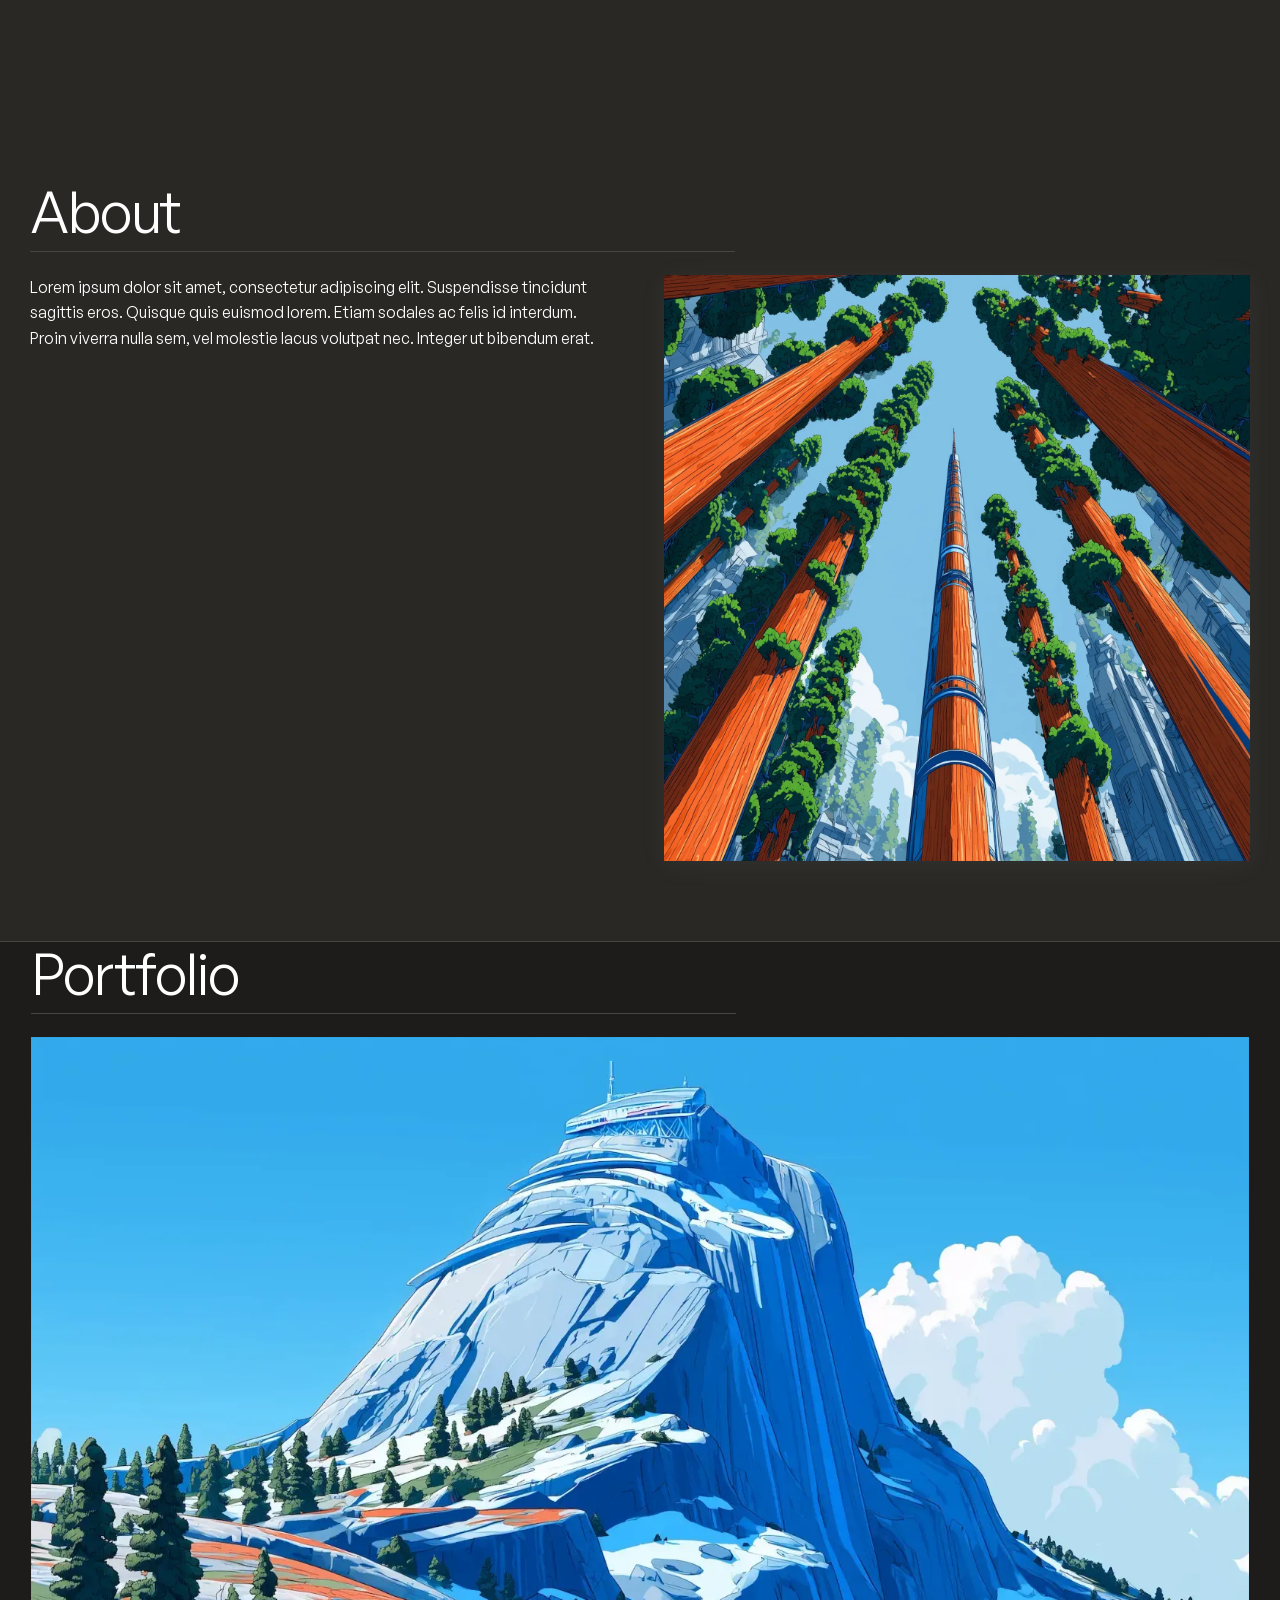
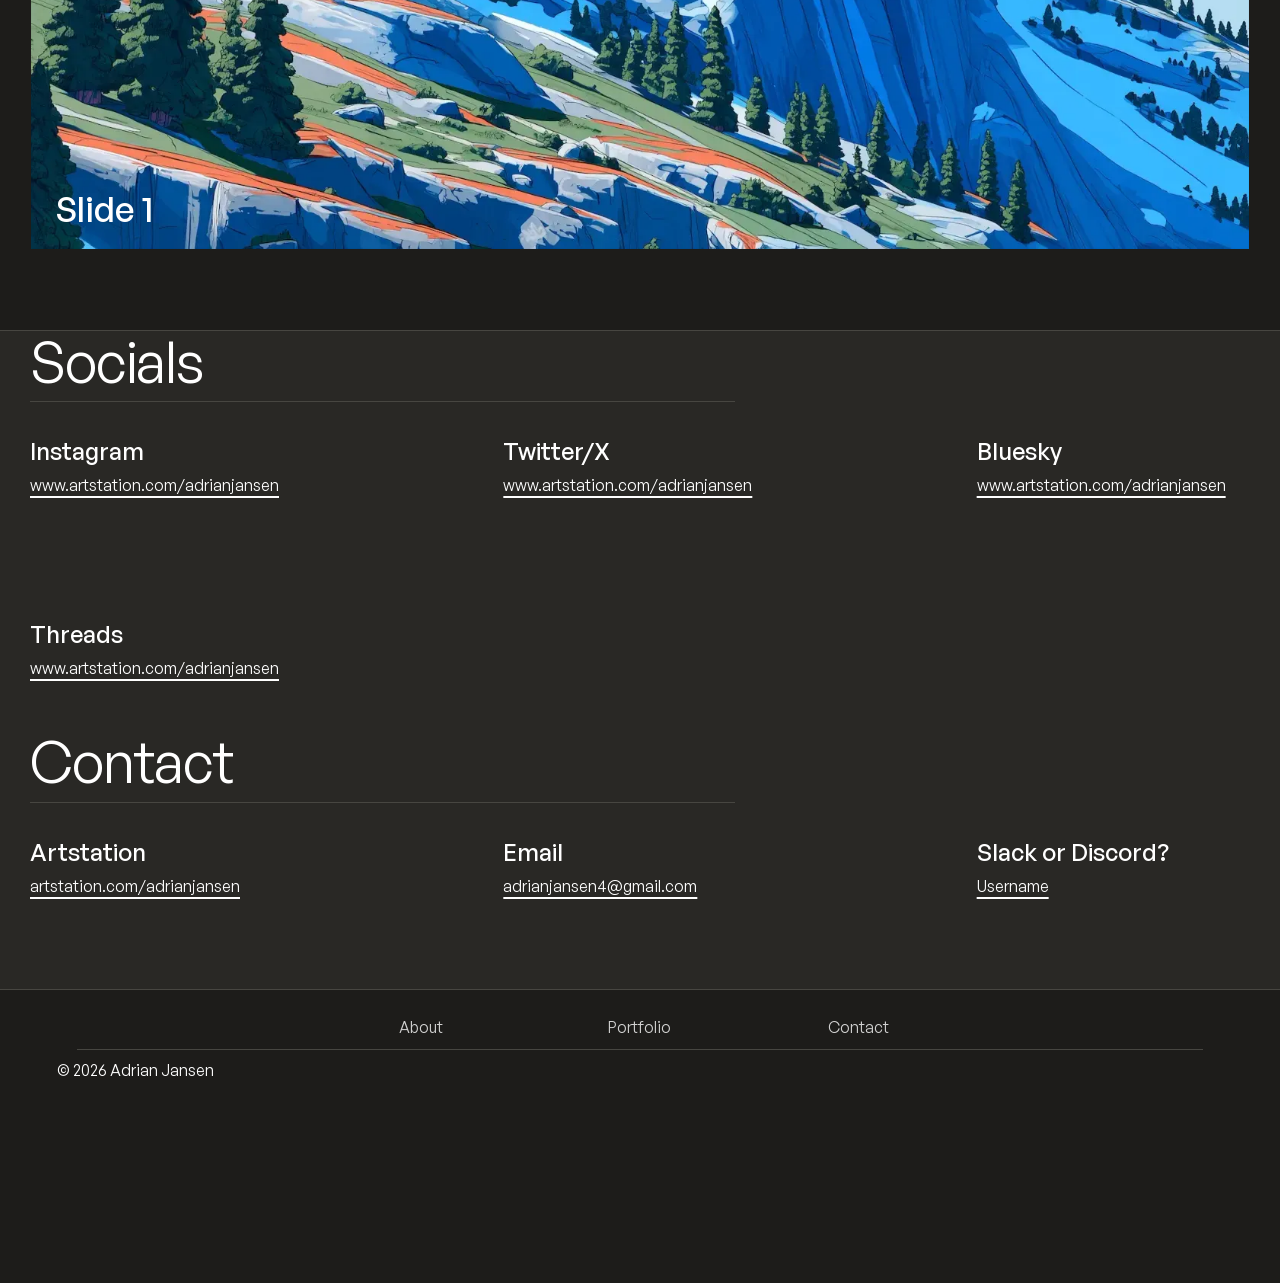
==== commit 1020f65d: "heading size decrease and side padding increase" ====
--- a/index.html
+++ b/index.html
@@ -1,4 +1,4 @@
-<!DOCTYPE html><!--  This site was created in Webflow. https://webflow.com  --><!--  Last Published: Sun Jun 21 2026 08:14:45 GMT+0000 (Coordinated Universal Time)  -->
+<!DOCTYPE html><!--  This site was created in Webflow. https://webflow.com  --><!--  Last Published: Sun Jun 21 2026 09:21:23 GMT+0000 (Coordinated Universal Time)  -->
 <html data-wf-page="6a36826a706083be9f36a062" data-wf-site="6a368266706083be9f36a01e" lang="en">
 <head>
   <meta charset="utf-8">
@@ -15,97 +15,87 @@
   <link href="css/normalize.css" rel="stylesheet" type="text/css">
   <link href="css/webflow.css" rel="stylesheet" type="text/css">
   <link href="css/adrianjansenportfolio.webflow.css" rel="stylesheet" type="text/css">
-  <style>
-      html.w-mod-js:not(.w-mod-ix3) :is(.nav) {
-        visibility: hidden !important;
-      }
-    </style>
-  <script type="text/javascript">
-      ! function(o, c) {
-        var n = c.documentElement,
-          t = " w-mod-";
-        n.className += t + "js", ("ontouchstart" in o || o.DocumentTouch && c instanceof DocumentTouch) && (n.className += t + "touch")
-      }(window, document);
-    </script>
+  <style>html.w-mod-js:not(.w-mod-ix3) :is(.nav) {visibility: hidden !important;}</style>
+  <script type="text/javascript">!function(o,c){var n=c.documentElement,t=" w-mod-";n.className+=t+"js",("ontouchstart"in o||o.DocumentTouch&&c instanceof DocumentTouch)&&(n.className+=t+"touch")}(window,document);</script>
   <link href="images/favicon.ico" rel="shortcut icon" type="image/x-icon">
   <link href="images/webclip.png" rel="apple-touch-icon">
   <script type="application/ld+json">
-      {
-        "@context": "https://schema.org",
-        "@type": "ProfilePage",
-        "name": "Adrian Jansen Portfolio",
-        "url": "/",
-        "inLanguage": "en",
-        "mainEntity": {
-          "@type": "Person",
-          "name": "Adrian Jansen",
-          "email": "adrianjansen4@gmail.com",
-          "sameAs": [
-            "https://www.artstation.com/adrianjansen"
-          ],
-          "image": {
-            "@type": "ImageObject",
-            "url": "https://cdn.prod.website-files.com/6a368266706083be9f36a01e/6a36826a706083be9f36a0c5_post8.webp"
-          }
-        }
-      }
-    </script>
+{
+  "@context": "https://schema.org",
+  "@type": "ProfilePage",
+  "name": "Adrian Jansen Portfolio",
+  "url": "/",
+  "inLanguage": "en",
+  "mainEntity": {
+    "@type": "Person",
+    "name": "Adrian Jansen",
+    "email": "adrianjansen4@gmail.com",
+    "sameAs": [
+      "https://www.artstation.com/adrianjansen"
+    ],
+    "image": {
+      "@type": "ImageObject",
+      "url": "https://cdn.prod.website-files.com/6a368266706083be9f36a01e/6a36826a706083be9f36a0c5_post8.webp"
+    }
+  }
+}
+</script>
 </head>
 <body class="body">
   <div data-animation="default" class="nav w-nav" data-easing2="ease" data-wf-component-id="2bb3e920-91be-def7-1509-d38c2b3acc09" data-easing="ease" data-wf-variant-state="base" data-wf--nav--settings-theme="base" data-collapse="medium" role="banner" data-duration="0" data-doc-height="1">
     <div class="u-d-none w-embed">
       <style>
-          /* Mobile menu button animation */
-          .nav-menu_btn.w--open .cc-top {
-            transform: translateY(9px) rotate(45deg);
-          }
-          .nav-menu_btn.w--open .cc-middle {
-            opacity: 0;
-            transform: translateY(0);
-          }
-          .nav-menu_btn.w--open .cc-bottom {
-            transform: translateY(-9px) rotate(-45deg);
-          }
-          /* When a nav dropdown is open.. */
-          /* ..Rotate narrow */
-          .nav-link.w--open .nav-dropdown_arrow {
-            transform: rotate(180deg)
-          }
-          /* ..Show overlay on desktop */
-          @media (min-width: 992px) {
-            .nav-menu:has(.nav-link.w--open) .nav-dropdown_overlay {
-              display: block;
-            }
-          }
-          /* Lock body scroll when mobile nav is open */
-          body:has(.w-nav-button.w--open) {
-            overflow: hidden;
-          }
-          /* Nav CTA wrapper mode when nav menu hidden */
-          @media (min-width: 992px) {
-            .nav-menu+.nav-cta-wrapper {
-              margin-left: 0;
-            }
-          }
-        </style>
+	/* Mobile menu button animation */
+  .nav-menu_btn.w--open .cc-top {
+    transform: translateY(9px) rotate(45deg);
+  }
+  .nav-menu_btn.w--open .cc-middle {
+    opacity: 0;
+    transform: translateY(0);
+  }
+  .nav-menu_btn.w--open .cc-bottom {
+    transform: translateY(-9px) rotate(-45deg);
+  }
+  /* When a nav dropdown is open.. */
+  /* ..Rotate narrow */
+  .nav-link.w--open .nav-dropdown_arrow {
+    transform: rotate(180deg)
+  }
+  /* ..Show overlay on desktop */
+  @media (min-width: 992px) {
+    .nav-menu:has(.nav-link.w--open) .nav-dropdown_overlay {
+      display: block;
+    }
+  }
+  /* Lock body scroll when mobile nav is open */
+  body:has( .w-nav-button.w--open) {
+    overflow: hidden;
+  }
+  /* Nav CTA wrapper mode when nav menu hidden */
+  @media (min-width: 992px) {
+    .nav-menu + .nav-cta-wrapper {
+      margin-left: 0;
+    }
+  }
+</style>
     </div>
     <div class="u-d-none w-embed w-script">
       <script>
-          //---- Skip to <main> backup if #main anchor link isn't set ----
-          document.addEventListener('DOMContentLoaded', () => {
-            const skipLinkEle = document.getElementById('skip-link');
-            if (!skipLinkEle) return;
-            skipLinkEle.addEventListener('click', handleSkipLink);
-            skipLinkEle.addEventListener('keydown', handleSkipLink);
-          });
-          function handleSkipLink(e) {
-            if (e.type === 'keydown' && e.key !== 'Enter') return;
-            e.preventDefault();
-            const target = document.querySelector('main');
-            target.setAttribute('tabindex', '-1');
-            target.focus();
-          }
-        </script>
+	//---- Skip to <main> backup if #main anchor link isn't set ----
+  document.addEventListener('DOMContentLoaded', () => {
+    const skipLinkEle = document.getElementById('skip-link');
+    if (!skipLinkEle) return;
+    skipLinkEle.addEventListener('click', handleSkipLink);
+    skipLinkEle.addEventListener('keydown', handleSkipLink);
+  });
+  function handleSkipLink(e) {
+    if (e.type === 'keydown' && e.key !== 'Enter') return;
+    e.preventDefault();
+    const target = document.querySelector('main');
+    target.setAttribute('tabindex', '-1');
+    target.focus();
+  }
+</script>
     </div>
     <a id="skip-link" href="#main" class="nav-skip-link">Skip to Main Content</a>
     <div class="text-block-2">ADRIAN JANSEN</div>
@@ -126,13 +116,13 @@
       </nav>
     </div>
   </div>
-  <div id="luxy" class="smooth-wrapper">
+  <div id="luxy" class="smooth-wrapper w-clearfix">
     <section id="About" class="about-section"></section>
     <section class="about">
-      <div class="container-3">
+      <div class="main-containter">
         <div class="div-block">
           <div class="gallery-block">
-            <h1 class="centered-heading-2 margin-bottom-32px">About</h1>
+            <h2 class="centered-heading-2 margin-bottom-32px">About</h2>
             <div class="u-border u-mt-md u-mb-md"></div>
           </div>
         </div>
@@ -147,12 +137,12 @@
     <section id="Portfolio" class="portfolio-section"></section>
     <div class="div-block-3"></div>
     <section class="portfolio">
-      <div class="container-3">
+      <div class="main-containter">
         <div class="hero-wrapper">
           <section class="gallery-slider">
             <div class="div-block">
               <div class="gallery-block">
-                <h1 class="centered-heading-2 margin-bottom-32px">Portfolio</h1>
+                <h2 class="centered-heading-2 margin-bottom-32px">Portfolio</h2>
                 <div class="u-border u-mt-md u-mb-md"></div>
               </div>
             </div>
@@ -162,28 +152,28 @@
                   <div class="w-slider-mask">
                     <div class="gallery-slide-wrapper w-slide">
                       <a href="#" target="_blank" class="w-inline-block">
-                        <div class="gallery-slide-image">
-                          <h3 class="gallery-slide-text">Slide 1</h3><img sizes="100vw" srcset="images/post11-p-500.webp 500w, images/post11-p-800.webp 800w, images/post11-p-1080.webp 1080w, images/post11-p-1600.webp 1600w, images/post11.webp 2000w" src="images/post11.webp" loading="lazy" alt="Stylized mountain peak with a building on top, surrounded by trees and rocky terrain under a blue sky." class="gallery-image-2">
-                        </div>
-                      </a>
-                    </div>
-                    <div class="gallery-slide-wrapper w-slide">
-                      <a href="#" target="_blank" class="w-inline-block">
-                        <div class="gallery-slide-image"><img sizes="100vw" srcset="images/post13-p-500.webp 500w, images/post13-p-800.webp 800w, images/post13-p-1080.webp 1080w, images/post13-p-1600.webp 1600w, images/post13.webp 2000w" src="images/post13.webp" loading="lazy" alt="Winding blue road through orange and green hills under a bright blue sky with clouds." class="gallery-image-2">
+                        <div class="gallery-slide-image"><img sizes="(max-width: 2000px) 100vw, 2000px" srcset="images/post11-p-500.webp 500w, images/post11-p-800.webp 800w, images/post11-p-1080.webp 1080w, images/post11-p-1600.webp 1600w, images/post11.webp 2000w" src="images/post11.webp" loading="lazy" alt="Stylized mountain peak with a building on top, surrounded by trees and rocky terrain under a blue sky." class="gallery-image-2">
+                          <h3 class="gallery-slide-text">Slide 1</h3>
+                        </div>
+                      </a>
+                    </div>
+                    <div class="gallery-slide-wrapper w-slide">
+                      <a href="#" target="_blank" class="w-inline-block">
+                        <div class="gallery-slide-image"><img sizes="(max-width: 2000px) 100vw, 2000px" srcset="images/post13-p-500.webp 500w, images/post13-p-800.webp 800w, images/post13-p-1080.webp 1080w, images/post13-p-1600.webp 1600w, images/post13.webp 2000w" src="images/post13.webp" loading="lazy" alt="Winding blue road through orange and green hills under a bright blue sky with clouds." class="gallery-image-2">
                           <h3 class="gallery-slide-text">Slide 2</h3>
                         </div>
                       </a>
                     </div>
                     <div class="gallery-slide-wrapper w-slide">
                       <a href="#" target="_blank" class="w-inline-block">
-                        <div class="gallery-slide-image"><img id="w-node-_625e7338-3359-43b6-01a1-d5891fa1e3d7-9f36a062" sizes="100vw" src="images/post12.webp" loading="lazy" alt="Long rural road with potholes running alongside fields and trees under a blue sky with clouds." srcset="images/post12-p-500.webp 500w, images/post12-p-800.webp 800w, images/post12-p-1080.webp 1080w, images/post12-p-1600.webp 1600w, images/post12.webp 2000w" class="gallery-image-2">
+                        <div class="gallery-slide-image"><img id="w-node-_625e7338-3359-43b6-01a1-d5891fa1e3d7-9f36a062" sizes="(max-width: 2000px) 100vw, 2000px" src="images/post12.webp" loading="lazy" alt="Long rural road with potholes running alongside fields and trees under a blue sky with clouds." srcset="images/post12-p-500.webp 500w, images/post12-p-800.webp 800w, images/post12-p-1080.webp 1080w, images/post12-p-1600.webp 1600w, images/post12.webp 2000w" class="gallery-image-2">
                           <h3 class="gallery-slide-text">Slide 3</h3>
                         </div>
                       </a>
                     </div>
                     <div class="gallery-slide-wrapper w-slide">
                       <a href="#" target="_blank" class="w-inline-block">
-                        <div class="gallery-slide-image"><img id="w-node-_625e7338-3359-43b6-01a1-d5891fa1e3dc-9f36a062" sizes="100vw" src="images/post4.webp" loading="lazy" alt="Stone path winding through orange grass and large blue-gray rocks beneath a clear blue sky." srcset="images/post4-p-500.webp 500w, images/post4-p-800.webp 800w, images/post4-p-1080.webp 1080w, images/post4-p-1600.webp 1600w, images/post4.webp 2000w" class="gallery-image-2">
+                        <div class="gallery-slide-image"><img id="w-node-_625e7338-3359-43b6-01a1-d5891fa1e3dc-9f36a062" sizes="(max-width: 2000px) 100vw, 2000px" src="images/post4.webp" loading="lazy" alt="Stone path winding through orange grass and large blue-gray rocks beneath a clear blue sky." srcset="images/post4-p-500.webp 500w, images/post4-p-800.webp 800w, images/post4-p-1080.webp 1080w, images/post4-p-1600.webp 1600w, images/post4.webp 2000w" class="gallery-image-2">
                           <h3 class="gallery-slide-text">Slide 4</h3>
                         </div>
                       </a>
@@ -204,54 +194,55 @@
       </div>
     </section>
     <div class="div-block-3"></div>
-    <section id="Contact" class="socials-contacts">
-      <div class="container-3">
+    <section id="Contact" class="contact-section"></section>
+    <section class="socials-contacts">
+      <div class="main-containter">
         <div>
           <section class="social-wrapper">
             <div class="div-block">
               <div class="gallery-block">
-                <h1 class="centered-heading-2 margin-bottom-32px">Socials</h1>
+                <h2 class="centered-heading-2 margin-bottom-32px">Socials</h2>
                 <div class="u-border u-mt-md u-mb-md"></div>
               </div>
             </div>
             <div class="container-4">
               <div class="testimonial-right">
                 <h4 class="testimonial-author-name-three">Instagram</h4>
-                <a href="https://www.artstation.com/adrianjansen" target="_blank">www.artstation.com/adrianjansen</a>
+                <a href="https://www.artstation.com/adrianjansen" target="_blank" class="link-4">www.artstation.com/adrianjansen</a>
               </div>
               <div class="testimonial-right">
                 <h4 class="testimonial-author-name-three">Twitter/X</h4>
-                <a href="https://www.artstation.com/adrianjansen" target="_blank">www.artstation.com/adrianjansen</a>
+                <a href="https://www.artstation.com/adrianjansen" target="_blank" class="link-3">www.artstation.com/adrianjansen</a>
               </div>
               <div class="testimonial-right">
                 <h4 class="testimonial-author-name-three">Bluesky</h4>
-                <a href="https://www.artstation.com/adrianjansen" target="_blank">www.artstation.com/adrianjansen</a>
+                <a href="https://www.artstation.com/adrianjansen" target="_blank" class="link-2">www.artstation.com/adrianjansen</a>
               </div>
               <div class="testimonial-right">
                 <h4 class="testimonial-author-name-three">Threads</h4>
-                <a href="https://www.artstation.com/adrianjansen" target="_blank">www.artstation.com/adrianjansen</a>
+                <a href="https://www.artstation.com/adrianjansen" target="_blank" class="link-5">www.artstation.com/adrianjansen</a>
               </div>
             </div>
           </section>
           <section class="contact-wrapper">
             <div class="div-block">
               <div class="gallery-block">
-                <h1 class="centered-heading-2 margin-bottom-32px">Contact</h1>
+                <h2 class="centered-heading-2 margin-bottom-32px">Contact</h2>
                 <div class="u-border u-mt-md u-mb-md"></div>
               </div>
             </div>
             <div class="container-4">
               <div class="testimonial-right">
                 <h4 class="testimonial-author-name-three">Artstation</h4>
-                <a href="https://www.artstation.com/adrianjansen" target="_blank">artstation.com/adrianjansen</a>
+                <a href="https://www.artstation.com/adrianjansen" target="_blank" class="link">artstation.com/adrianjansen</a>
               </div>
               <div class="testimonial-right">
                 <h4 class="testimonial-author-name-three">Email</h4>
-                <a href="mailto:adrianjansen4@gmail.com?subject=Portfolio%20Inquiry">adrianjansen4@gmail.com</a>
+                <a href="mailto:adrianjansen4@gmail.com?subject=Portfolio%20Inquiry" class="link-6">adrianjansen4@gmail.com</a>
               </div>
               <div class="testimonial-right">
                 <h4 class="testimonial-author-name-three">Slack or Discord?</h4>
-                <a href="#" target="_blank">Username</a>
+                <a href="#" target="_blank" class="link-7">Username</a>
               </div>
             </div>
           </section>
@@ -270,14 +261,14 @@
                 <a href="#Portfolio" class="footer-link">Portfolio</a>
               </div>
               <div class="col col-lg-3 col-md-6 col-xs-12">
-                <a href="#Contact" class="footer-link">Contact</a>
+                <a href="#" class="footer-link">Contact</a>
               </div>
             </div>
           </div>
         </div>
         <div class="u-border u-mt-md u-mb-md"></div>
         <div class="row row-justify-between">
-          <div>© <span data-footer-year="">2026</span> Adrian Jansen</div>
+          <div class="text-block-3">© <span data-footer-year="">2026</span> Adrian Jansen</div>
         </div>
       </div>
     </section>
@@ -288,13 +279,13 @@
   <script src="https://cdn.prod.website-files.com/gsap/3.15.0/ScrollTrigger.min.js" type="text/javascript"></script>
   <script src="https://min30327.github.io/luxy.js/dist/js/luxy.js"></script>
   <script charset="utf-8">
-      var isMobile = /iPhone|iPad|Android/i.test(navigator.userAgent);
-      if (!isMobile) {
-        luxy.init({
-          wrapper: '#luxy',
-          wrapperSpeed: 0.065,
-        });
-      }
-    </script>
+ var isMobile = /iPhone|iPad|Android/i.test(navigator.userAgent);
+ if (!isMobile) {
+      luxy.init({
+        wrapper: '#luxy',
+        wrapperSpeed: 0.065,
+    });
+ }
+ </script>
 </body>
 </html>
--- a/css/adrianjansenportfolio.webflow.css
+++ b/css/adrianjansenportfolio.webflow.css
@@ -17,7 +17,7 @@
 :root {
   --_color---neutral--black: #1d1c1a;
   --_typography---paragraph-body--font: var(--_typography---fonts--primary-font);
-  --primary--text: var(--_color---neutral--white);
+  --primary--text\<deleted\|variable-f3ad99f6-c570-2079-815f-5d1330cb061f\>: var(--_color---neutral--white);
   --_typography---paragraph-body--font-size: clamp(var(--_typography---paragraph-body--font-size-min-rem) * 1rem, ((var(--_typography---paragraph-body--font-size-min-rem)  - ((var(--_typography---paragraph-body--font-size-max-rem)  - var(--_typography---paragraph-body--font-size-min-rem)) / (var(--_layout---fluid--max)  - var(--_layout---fluid--min)) * var(--_layout---fluid--min))) * 1rem + ((var(--_typography---paragraph-body--font-size-max-rem)  - var(--_typography---paragraph-body--font-size-min-rem)) / (var(--_layout---fluid--max)  - var(--_layout---fluid--min))) * 100vw), var(--_typography---paragraph-body--font-size-max-rem) * 1rem);
   --_typography---paragraph-body--line-height: 1.6;
   --_typography---paragraph-body--font-weight: 400;
@@ -61,8 +61,9 @@
   --_typography---paragraph-body--bottom-margin: 1em;
   --primary--accent: var(--_color---primary--orange);
   --_components---section--padding: clamp(var(--_components---section--padding-min-rem) * 1rem, ((var(--_components---section--padding-min-rem)  - ((var(--_components---section--padding-max-rem)  - var(--_components---section--padding-min-rem)) / (var(--_layout---fluid--max)  - var(--_layout---fluid--min)) * var(--_layout---fluid--min))) * 1rem + ((var(--_components---section--padding-max-rem)  - var(--_components---section--padding-min-rem)) / (var(--_layout---fluid--max)  - var(--_layout---fluid--min))) * 100vw), var(--_components---section--padding-max-rem) * 1rem);
-  --primary--background: var(--_color---neutral--black);
-  --primary--border: var(--_color---neutral--mid-gray-2);
+  --primary--background\<deleted\|variable-9da3735a-3665-e4a7-0144-bd2d3cac66d2\>: var(--_color---neutral--black);
+  --primary--border\<deleted\|variable-11024737-13f6-2e44-62c6-dbf07da4d227\>: var(--_color---neutral--mid-gray-2);
+  --_color---neutral--white: white;
   --_components---container--gutter: 6vw;
   --_components---container--max-width: calc(var(--_layout---fluid--max) * 1rem);
   --_layout---grid--gap-main: 40px;
@@ -74,7 +75,6 @@
   --_components---button--horizontal-padding: 1em;
   --_components---button--border-radius: .5rem;
   --_components---button--font: var(--_typography---fonts--primary-font);
-  --_color---neutral--white: white;
   --_components---button--font-size: 1rem;
   --_components---button--line-height: 1.3em;
   --_components---button--font-weight: 400;
@@ -124,6 +124,7 @@
   --_layout---spacing--margin-md: 2em;
   --_layout---spacing--margin-lg: 3em;
   --_layout---spacing--margin-sm: 1em;
+  --_color---neutral--mid-gray-2: #474641;
   --_typography---type-paragraph-lg--font-size-md\<deleted\|variable-cdbe9950-9272-2284-ccf6-60cab96acd5f\>: 1.25rem;
   --_typography---type-paragraph-lg--font-size-sm\<deleted\|variable-841c9cf1-74b8-7850-db1d-b82cdc8d3013\>: 1.1rem;
   --_typography---type-paragraph-lg--font-size-xs\<deleted\|variable-dab72a89-1875-a2f7-1d85-bd05f81dd817\>: 1.1rem;
@@ -139,7 +140,6 @@
   --_size---2rem\<deleted\|variable-703e76dd-22c1-0e62-be30-102e06bdb527\>: 2rem;
   --_size---3rem\<deleted\|variable-69c16ee0-18a3-4590-ef2c-d3d00d2064c9\>: 3rem;
   --_size---0-75rem\<deleted\|variable-51df6ead-a71c-263d-332f-348c569f6d5f\>: .75rem;
-  --_color---neutral--mid-gray-2: #474641;
   --_typography---fonts--primary-font: "General Sans", Arial, sans-serif;
   --_color---primary--dark-orange: #9c331b;
   --_layout---fluid--max: 90;
@@ -177,7 +177,7 @@
 body {
   background-color: var(--_color---neutral--black);
   font-family: var(--_typography---paragraph-body--font);
-  color: var(--primary--text);
+  color: var(--primary--text\<deleted\|variable-f3ad99f6-c570-2079-815f-5d1330cb061f\>);
   font-size: var(--_typography---paragraph-body--font-size);
   line-height: var(--_typography---paragraph-body--line-height);
   font-weight: var(--_typography---paragraph-body--font-weight);
@@ -372,30 +372,33 @@
 .section {
   padding-top: var(--_components---section--padding);
   padding-bottom: var(--_components---section--padding);
-  background-color: var(--primary--background);
-  color: var(--primary--text);
-  --primary--text: var(--_color---neutral--white);
+  background-color: var(--primary--background\<deleted\|variable-9da3735a-3665-e4a7-0144-bd2d3cac66d2\>);
+  color: var(--primary--text\<deleted\|variable-f3ad99f6-c570-2079-815f-5d1330cb061f\>);
+  --primary--text\<deleted\|variable-f3ad99f6-c570-2079-815f-5d1330cb061f\>: var(--_color---neutral--white);
   --primary--accent: var(--_color---primary--orange);
-  --primary--background: var(--_color---neutral--black);
-  --primary--border: var(--_color---neutral--mid-gray-2);
+  --primary--background\<deleted\|variable-9da3735a-3665-e4a7-0144-bd2d3cac66d2\>: var(--_color---neutral--black);
+  --primary--border\<deleted\|variable-11024737-13f6-2e44-62c6-dbf07da4d227\>: var(--_color---neutral--mid-gray-2);
   --primary--accent-dark: var(--_color---primary--dark-orange);
   position: relative;
 }
 
 .section.cc-footer {
-  border-top: 1px solid var(--primary--border);
-  background-color: var(--primary--background);
-  color: var(--primary--text);
+  border-top-style: solid;
+  border-top-width: 1px;
+  border-top-color: var(--primary--border\<deleted\|variable-11024737-13f6-2e44-62c6-dbf07da4d227\>);
+  background-color: var(--_color---neutral--black);
+  color: var(--_color---neutral--white);
   margin-top: auto;
+  margin-bottom: 0;
   padding-top: 2%;
-  padding-bottom: 2%;
+  padding-bottom: 200px;
 }
 
 .section.cc-footer:where(.w-variant-03470b75-1c46-84c5-1d69-d2bb1e4cbe42) {
-  --primary--text: var(--_color---neutral--white);
+  --primary--text\<deleted\|variable-f3ad99f6-c570-2079-815f-5d1330cb061f\>: var(--_color---neutral--white);
   --primary--accent: var(--_color---primary--orange);
-  --primary--background: var(--_color---neutral--dark-gray);
-  --primary--border: var(--_color---neutral--mid-gray-2);
+  --primary--background\<deleted\|variable-9da3735a-3665-e4a7-0144-bd2d3cac66d2\>: var(--_color---neutral--dark-gray);
+  --primary--border\<deleted\|variable-11024737-13f6-2e44-62c6-dbf07da4d227\>: var(--_color---neutral--mid-gray-2);
   --primary--accent-dark: var(--_color---primary--dark-orange);
 }
 
@@ -643,7 +646,7 @@
   border-right-color: var(--primary--accent);
   border-bottom-color: var(--primary--accent);
   border-left-color: var(--primary--accent);
-  color: var(--primary--text);
+  color: var(--primary--text\<deleted\|variable-f3ad99f6-c570-2079-815f-5d1330cb061f\>);
   background-color: #0000;
 }
 
@@ -667,7 +670,7 @@
 }
 
 .card {
-  border: 1px solid var(--primary--border);
+  border: 1px solid var(--primary--border\<deleted\|variable-11024737-13f6-2e44-62c6-dbf07da4d227\>);
   border-radius: var(--_components---card--border-radius);
   flex-direction: column;
   justify-content: flex-start;
@@ -751,7 +754,7 @@
   height: 100%;
   min-height: 4rem;
   font-family: var(--_components---input--font);
-  color: var(--primary--text);
+  color: var(--primary--text\<deleted\|variable-f3ad99f6-c570-2079-815f-5d1330cb061f\>);
   font-size: var(--_components---input--font-size);
   line-height: var(--_components---input--line-height);
   font-weight: var(--_components---input--font-weight);
@@ -784,7 +787,7 @@
   z-index: 1;
   pointer-events: none;
   font-family: var(--_components---input-label--font);
-  color: var(--primary--text);
+  color: var(--primary--text\<deleted\|variable-f3ad99f6-c570-2079-815f-5d1330cb061f\>);
   font-size: var(--_components---input-label--font-size);
   line-height: var(--_components---input-label--line-height);
   font-weight: var(--_components---input-label--font-weight);
@@ -810,7 +813,7 @@
   border-color: var(--_color---neutral--mid-gray-1);
   width: 20px;
   height: 20px;
-  box-shadow: inset 0 0 0 3px var(--primary--background);
+  box-shadow: inset 0 0 0 3px var(--primary--background\<deleted\|variable-9da3735a-3665-e4a7-0144-bd2d3cac66d2\>);
   background-color: #0000;
   margin-top: 2px;
   margin-left: -28px;
@@ -904,7 +907,7 @@
 
 .smooth-wrapper {
   background-color: var(--_color---neutral--dark-gray);
-  color: var(--primary--text);
+  color: var(--primary--text\<deleted\|variable-f3ad99f6-c570-2079-815f-5d1330cb061f\>);
   flex-flow: column;
   display: block;
   position: static;
@@ -925,7 +928,7 @@
 }
 
 .styles__section-label {
-  border-bottom: 2px solid var(--primary--border);
+  border-bottom: 2px solid var(--primary--border\<deleted\|variable-11024737-13f6-2e44-62c6-dbf07da4d227\>);
   letter-spacing: 0;
   text-transform: none;
   margin-top: 8rem;
@@ -1018,7 +1021,7 @@
 
 .styles__nav {
   z-index: 9999;
-  background-color: var(--primary--background);
+  background-color: var(--primary--background\<deleted\|variable-9da3735a-3665-e4a7-0144-bd2d3cac66d2\>);
   text-transform: uppercase;
   padding-top: 16px;
   padding-bottom: 16px;
@@ -1034,7 +1037,7 @@
 }
 
 .styles__nav-link {
-  color: var(--primary--text);
+  color: var(--primary--text\<deleted\|variable-f3ad99f6-c570-2079-815f-5d1330cb061f\>);
   letter-spacing: .03em;
   padding: .6em .8em;
   font-size: .85em;
@@ -1060,7 +1063,7 @@
 }
 
 .styles__nav-link.cc-divider {
-  border-right: 1px solid var(--primary--border);
+  border-right: 1px solid var(--primary--border\<deleted\|variable-11024737-13f6-2e44-62c6-dbf07da4d227\>);
 }
 
 .styles__nav-version {
@@ -1364,7 +1367,7 @@
 }
 
 .u-border {
-  background-color: var(--primary--border);
+  background-color: var(--primary--border\<deleted\|variable-11024737-13f6-2e44-62c6-dbf07da4d227\>);
   width: 100%;
   height: 1px;
   box-shadow: none;
@@ -1381,7 +1384,8 @@
   margin-bottom: var(--_layout---grid--gap-sm);
   grid-column-gap: 0px;
   grid-row-gap: 0px;
-  background-color: var(--primary--border);
+  color: var(--_color---neutral--white);
+  background-color: var(--_color---neutral--mid-gray-2);
   border-width: 1px;
   border-radius: 0;
   flex: 0 auto;
@@ -1458,7 +1462,7 @@
 }
 
 .rich-text code {
-  background-color: var(--primary--border);
+  background-color: var(--primary--border\<deleted\|variable-11024737-13f6-2e44-62c6-dbf07da4d227\>);
   border-radius: 4px;
   padding-left: .4em;
   padding-right: .4em;
@@ -1495,7 +1499,7 @@
 }
 
 .accordion-component {
-  border: 1px solid var(--primary--border);
+  border: 1px solid var(--primary--border\<deleted\|variable-11024737-13f6-2e44-62c6-dbf07da4d227\>);
   border-radius: var(--_components---card--border-radius);
   text-align: left;
   flex-direction: column;
@@ -1565,22 +1569,22 @@
   padding-left: var(--_responsive---padding--card\<deleted\|variable-5fcf010a-6fe9-5ba2-24fb-53a12ac0d5b0\>);
   border-top-style: solid;
   border-top-width: 1px;
-  border-top-color: var(--primary--border);
+  border-top-color: var(--primary--border\<deleted\|variable-11024737-13f6-2e44-62c6-dbf07da4d227\>);
   border-right-style: solid;
   border-right-width: 1px;
-  border-right-color: var(--primary--border);
+  border-right-color: var(--primary--border\<deleted\|variable-11024737-13f6-2e44-62c6-dbf07da4d227\>);
   border-bottom-style: solid;
   border-bottom-width: 1px;
-  border-bottom-color: var(--primary--border);
+  border-bottom-color: var(--primary--border\<deleted\|variable-11024737-13f6-2e44-62c6-dbf07da4d227\>);
   border-left-style: solid;
   border-left-width: 1px;
-  border-left-color: var(--primary--border);
+  border-left-color: var(--primary--border\<deleted\|variable-11024737-13f6-2e44-62c6-dbf07da4d227\>);
   border-top-left-radius: var(--_components---card--border-radius);
   border-top-right-radius: var(--_components---card--border-radius);
   border-bottom-left-radius: var(--_components---card--border-radius);
   border-bottom-right-radius: var(--_components---card--border-radius);
-  background-color: var(--primary--background);
-  color: var(--primary--text);
+  background-color: var(--primary--background\<deleted\|variable-9da3735a-3665-e4a7-0144-bd2d3cac66d2\>);
+  color: var(--primary--text\<deleted\|variable-f3ad99f6-c570-2079-815f-5d1330cb061f\>);
   transition-property: all;
   transition-duration: .3s;
   transition-timing-function: cubic-bezier(.165, .84, .44, 1);
@@ -1619,7 +1623,7 @@
 
 .nav {
   z-index: 999;
-  border-bottom: 1px solid var(--primary--border);
+  border-bottom: 1px solid var(--primary--border\<deleted\|variable-11024737-13f6-2e44-62c6-dbf07da4d227\>);
   background-color: var(--_color---neutral--black);
   width: 100%;
   color: var(--_color---neutral--white);
@@ -1630,10 +1634,10 @@
 }
 
 .nav:where(.w-variant-b23b0bfb-3285-ab6f-754f-ce412db82d06) {
-  --primary--text: var(--_color---neutral--white);
+  --primary--text\<deleted\|variable-f3ad99f6-c570-2079-815f-5d1330cb061f\>: var(--_color---neutral--white);
   --primary--accent: var(--_color---primary--orange);
-  --primary--background: var(--_color---neutral--dark-gray);
-  --primary--border: var(--_color---neutral--mid-gray-2);
+  --primary--background\<deleted\|variable-9da3735a-3665-e4a7-0144-bd2d3cac66d2\>: var(--_color---neutral--dark-gray);
+  --primary--border\<deleted\|variable-11024737-13f6-2e44-62c6-dbf07da4d227\>: var(--_color---neutral--mid-gray-2);
   --primary--accent-dark: var(--_color---primary--dark-orange);
 }
 
@@ -1730,9 +1734,9 @@
 
 .nav-dropdown_content {
   z-index: 2;
-  border: 1px solid var(--primary--border);
+  border: 1px solid var(--primary--border\<deleted\|variable-11024737-13f6-2e44-62c6-dbf07da4d227\>);
   border-radius: var(--_components---card--border-radius);
-  background-color: var(--primary--background);
+  background-color: var(--primary--background\<deleted\|variable-9da3735a-3665-e4a7-0144-bd2d3cac66d2\>);
   padding-top: .25rem;
   padding-bottom: .25rem;
 }
@@ -1801,7 +1805,7 @@
 
 .nav-menu_btn-bar {
   width: var(--_size---1-5rem\<deleted\|variable-f3ca9317-f658-e5ae-7950-f14c04b8bdeb\>);
-  background-color: var(--primary--text);
+  background-color: var(--primary--text\<deleted\|variable-f3ad99f6-c570-2079-815f-5d1330cb061f\>);
   height: 1px;
   transition: opacity .3s cubic-bezier(.165, .84, .44, 1), transform .3s cubic-bezier(.165, .84, .44, 1);
 }
@@ -1822,7 +1826,7 @@
 }
 
 .nav-dropdown_overlay {
-  background-color: var(--primary--background);
+  background-color: var(--primary--background\<deleted\|variable-9da3735a-3665-e4a7-0144-bd2d3cac66d2\>);
   opacity: .5;
   width: 100vw;
   height: 100vh;
@@ -1833,6 +1837,7 @@
 
 .footer-link {
   opacity: .8;
+  color: var(--_color---neutral--white);
   align-self: center;
   text-decoration: none;
 }
@@ -1840,6 +1845,14 @@
 .footer-link:hover {
   opacity: 100;
   text-decoration: underline;
+}
+
+.footer-link.w--current {
+  --primary--text\<deleted\|variable-f3ad99f6-c570-2079-815f-5d1330cb061f\>: var(--_color---neutral--white);
+  --primary--accent: var(--_color---primary--orange);
+  --primary--background\<deleted\|variable-9da3735a-3665-e4a7-0144-bd2d3cac66d2\>: var(--_color---neutral--black);
+  --primary--border\<deleted\|variable-11024737-13f6-2e44-62c6-dbf07da4d227\>: var(--_color---neutral--mid-gray-2);
+  --primary--accent-dark: var(--_color---primary--dark-orange);
 }
 
 .footer-social_list {
@@ -1964,16 +1977,16 @@
 }
 
 .u-mode-dark {
-  background-color: var(--primary--background);
-  color: var(--primary--text);
+  background-color: var(--primary--background\<deleted\|variable-9da3735a-3665-e4a7-0144-bd2d3cac66d2\>);
+  color: var(--primary--text\<deleted\|variable-f3ad99f6-c570-2079-815f-5d1330cb061f\>);
   --lightningcss-light: ;
   --lightningcss-dark: initial;
   color-scheme: dark;
 }
 
 .u-mode-light {
-  background-color: var(--primary--background);
-  color: var(--primary--text);
+  background-color: var(--primary--background\<deleted\|variable-9da3735a-3665-e4a7-0144-bd2d3cac66d2\>);
+  color: var(--primary--text\<deleted\|variable-f3ad99f6-c570-2079-815f-5d1330cb061f\>);
   --lightningcss-light: initial;
   --lightningcss-dark: ;
   color-scheme: light;
@@ -1994,7 +2007,7 @@
 }
 
 .nav-banner:focus-visible, .nav-banner[data-wf-focus-visible] {
-  outline-color: var(--primary--text);
+  outline-color: var(--primary--text\<deleted\|variable-f3ad99f6-c570-2079-815f-5d1330cb061f\>);
   outline-offset: -2px;
 }
 
@@ -2004,7 +2017,7 @@
 }
 
 .eyebrow-component {
-  border-top: 1px solid var(--primary--text);
+  border-top: 1px solid var(--primary--text\<deleted\|variable-f3ad99f6-c570-2079-815f-5d1330cb061f\>);
   padding-top: .5rem;
   display: inline-block;
 }
@@ -2093,7 +2106,7 @@
 }
 
 .slider-pagination_button {
-  border: 1px solid var(--primary--border);
+  border: 1px solid var(--primary--border\<deleted\|variable-11024737-13f6-2e44-62c6-dbf07da4d227\>);
   background-color: #0000;
   border-radius: 10rem;
   width: 1rem;
@@ -2103,7 +2116,7 @@
 }
 
 .slider-pagination_button:hover {
-  border-color: var(--primary--text);
+  border-color: var(--primary--text\<deleted\|variable-f3ad99f6-c570-2079-815f-5d1330cb061f\>);
 }
 
 .slider-pagination_button:focus-visible, .slider-pagination_button[data-wf-focus-visible] {
@@ -2112,8 +2125,8 @@
 }
 
 .slider-pagination_button.cc-active {
-  border-color: var(--primary--text);
-  background-color: var(--primary--text);
+  border-color: var(--primary--text\<deleted\|variable-f3ad99f6-c570-2079-815f-5d1330cb061f\>);
+  background-color: var(--primary--text\<deleted\|variable-f3ad99f6-c570-2079-815f-5d1330cb061f\>);
 }
 
 .btn-text {
@@ -2217,9 +2230,9 @@
 .tabs-link {
   border-bottom-style: solid;
   border-bottom-width: 2px;
-  border-bottom-color: var(--primary--border);
-  background-color: var(--primary--background);
-  color: color-mix(in hsl, var(--primary--text) 40%, transparent 60%);
+  border-bottom-color: var(--primary--border\<deleted\|variable-11024737-13f6-2e44-62c6-dbf07da4d227\>);
+  background-color: var(--primary--background\<deleted\|variable-9da3735a-3665-e4a7-0144-bd2d3cac66d2\>);
+  color: color-mix(in hsl, var(--primary--text\<deleted\|variable-f3ad99f6-c570-2079-815f-5d1330cb061f\>) 40%, transparent 60%);
   flex: 1 0 auto;
   padding: .7em 1em;
   transition-property: background-color, border-color, color;
@@ -2229,20 +2242,20 @@
 }
 
 .tabs-link:hover {
-  color: var(--primary--text);
+  color: var(--primary--text\<deleted\|variable-f3ad99f6-c570-2079-815f-5d1330cb061f\>);
 }
 
 .tabs-link.cc-active {
-  border-bottom-color: var(--primary--text);
-  color: var(--primary--text);
+  border-bottom-color: var(--primary--text\<deleted\|variable-f3ad99f6-c570-2079-815f-5d1330cb061f\>);
+  color: var(--primary--text\<deleted\|variable-f3ad99f6-c570-2079-815f-5d1330cb061f\>);
 }
 
 .tabs-menu_dropdown-toggle {
   width: 100%;
   padding: var(--_components---button--vertical-padding) var(--_components---button--horizontal-padding);
-  border: 1px solid var(--primary--border);
+  border: 1px solid var(--primary--border\<deleted\|variable-11024737-13f6-2e44-62c6-dbf07da4d227\>);
   border-radius: var(--_components---button--border-radius);
-  background-color: var(--primary--background);
+  background-color: var(--primary--background\<deleted\|variable-9da3735a-3665-e4a7-0144-bd2d3cac66d2\>);
   font-size: var(--_components---button--font-size);
   line-height: var(--_components---button--line-height);
   letter-spacing: var(--_components---button--letter-spacing);
@@ -2264,8 +2277,8 @@
 }
 
 .tabs-autoplay-toggle {
-  border: 1px solid var(--primary--border);
-  background-color: var(--primary--background);
+  border: 1px solid var(--primary--border\<deleted\|variable-11024737-13f6-2e44-62c6-dbf07da4d227\>);
+  background-color: var(--primary--background\<deleted\|variable-9da3735a-3665-e4a7-0144-bd2d3cac66d2\>);
   border-radius: .5rem;
   justify-content: center;
   align-items: center;
@@ -2276,7 +2289,7 @@
 }
 
 .tabs-autoplay-toggle:hover {
-  background-color: var(--primary--border);
+  background-color: var(--primary--border\<deleted\|variable-11024737-13f6-2e44-62c6-dbf07da4d227\>);
 }
 
 .tabs-autoplay-toggle:focus-visible, .tabs-autoplay-toggle[data-wf-focus-visible] {
@@ -2330,10 +2343,10 @@
 }
 
 .theme-toggle-checkbox {
-  background-color: var(--primary--background);
+  background-color: var(--primary--background\<deleted\|variable-9da3735a-3665-e4a7-0144-bd2d3cac66d2\>);
   width: 3em;
   height: 1.5em;
-  box-shadow: 0 0 0 1px var(--primary--border);
+  box-shadow: 0 0 0 1px var(--primary--border\<deleted\|variable-11024737-13f6-2e44-62c6-dbf07da4d227\>);
   cursor: pointer;
   appearance: none;
   border-radius: 1.5em;
@@ -2344,7 +2357,7 @@
 }
 
 .theme-toggle-checkbox:hover {
-  background-color: var(--primary--border);
+  background-color: var(--primary--border\<deleted\|variable-11024737-13f6-2e44-62c6-dbf07da4d227\>);
 }
 
 .theme-toggle-checkbox:focus-visible, .theme-toggle-checkbox[data-wf-focus-visible] {
@@ -2372,7 +2385,7 @@
 .table-row {
   border-style: none none solid;
   border-width: 0 0 1px;
-  border-color: transparent transparent var(--primary--border);
+  border-color: transparent transparent var(--primary--border\<deleted\|variable-11024737-13f6-2e44-62c6-dbf07da4d227\>);
   text-align: left;
 }
 
@@ -2562,9 +2575,9 @@
   padding: 0 30px 80px;
 }
 
-.container-3 {
+.main-containter {
   width: 100%;
-  max-width: 2000px;
+  max-width: 1700px;
   margin-left: auto;
   margin-right: auto;
 }
@@ -2575,6 +2588,8 @@
 }
 
 .centered-heading-2.margin-bottom-32px {
+  font-weight: var(--_typography---paragraph-xl--font-weight);
+  color: var(--_color---neutral--white);
   justify-content: flex-start;
   align-self: flex-start;
   align-items: flex-start;
@@ -2600,6 +2615,7 @@
 }
 
 .margin-bottom-24px {
+  color: var(--_color---neutral--white);
   margin-bottom: 0;
 }
 
@@ -2697,7 +2713,7 @@
 }
 
 .gallery-slide-text {
-  color: #f5f7fa;
+  color: #fff;
   margin-bottom: 0;
   line-height: 32px;
   display: flex;
@@ -2772,6 +2788,7 @@
 }
 
 .about-section {
+  float: left;
   grid-column-gap: 0px;
   grid-row-gap: 0px;
   opacity: 1;
@@ -2781,18 +2798,20 @@
   grid-auto-columns: 1fr;
   justify-content: flex-start;
   align-self: flex-start;
-  align-items: flex-start;
+  align-items: center;
   width: 1px;
-  height: 1px;
+  height: 1300px;
   margin-top: -190px;
   margin-bottom: 190px;
   display: block;
+  position: static;
 }
 
 .portfolio-section {
+  float: left;
   align-self: flex-start;
-  width: 0;
-  height: 0;
+  width: 1px;
+  height: 1200px;
   margin-top: -64px;
   margin-bottom: 64px;
 }
@@ -2856,7 +2875,7 @@
 }
 
 .u-border-copy {
-  background-color: var(--primary--border);
+  background-color: var(--primary--border\<deleted\|variable-11024737-13f6-2e44-62c6-dbf07da4d227\>);
   width: 100%;
   height: 1px;
   box-shadow: none;
@@ -2883,7 +2902,7 @@
 }
 
 .div-block-3 {
-  background-color: var(--primary--border);
+  background-color: var(--_color---neutral--mid-gray-2);
   height: 1px;
 }
 
@@ -2906,21 +2925,57 @@
 }
 
 .about {
+  background-color: var(--_color---neutral--dark-gray);
+  color: var(--_color---neutral--white);
   padding: 0 30px 80px;
 }
 
 .portfolio {
-  background-color: #1d1c1a;
+  background-color: var(--_color---neutral--black);
+  color: var(--_color---neutral--white);
   padding: 0 30px 80px;
 }
 
 .socials-contacts {
+  background-color: var(--_color---neutral--dark-gray);
+  color: var(--_color---neutral--white);
   padding: 0 30px 80px;
 }
 
 .body {
   background-color: var(--_color---neutral--dark-gray);
   scroll-behavior: smooth;
+  color: var(--_color---neutral--white);
+}
+
+.link {
+  color: @var_variable-0065a3d9;
+}
+
+.link-2, .link-3 {
+  color: var(--_color---neutral--white);
+}
+
+.link-4 {
+  color: @var_variable-0065a3d9;
+}
+
+.link-5, .link-6, .link-7, .text-block-3 {
+  color: var(--_color---neutral--white);
+}
+
+.div-block-4 {
+  flex-flow: column;
+  justify-content: space-between;
+  display: flex;
+}
+
+.contact-section {
+  float: left;
+  width: 1px;
+  height: 800px;
+  margin-top: -50px;
+  display: block;
 }
 
 @media screen and (max-width: 991px) {
@@ -3084,7 +3139,7 @@
   }
 
   .nav-menu {
-    background-color: var(--primary--background);
+    background-color: var(--primary--background\<deleted\|variable-9da3735a-3665-e4a7-0144-bd2d3cac66d2\>);
     order: -1;
     width: 100vw;
     height: calc(100svh - 4rem);
@@ -3110,7 +3165,7 @@
 
   .nav-dropdown_content.cc-mega.w--open {
     border-style: solid;
-    border-color: var(--primary--border);
+    border-color: var(--primary--border\<deleted\|variable-11024737-13f6-2e44-62c6-dbf07da4d227\>);
     border-radius: var(--_components---card--border-radius);
     max-height: none;
   }
@@ -3136,7 +3191,7 @@
   }
 
   .nav-menu_btn.w--open {
-    background-color: var(--primary--background);
+    background-color: var(--primary--background\<deleted\|variable-9da3735a-3665-e4a7-0144-bd2d3cac66d2\>);
   }
 
   .nav-menu_btn-bar.cc-top, .nav-menu_btn-bar.cc-middle, .nav-menu_btn-bar.cc-bottom {
@@ -3169,7 +3224,7 @@
     top: 0;
   }
 
-  .container-3 {
+  .main-containter {
     max-width: 728px;
   }
 
@@ -3656,7 +3711,7 @@
     grid-template-columns: 1fr;
   }
 
-  .container-3 {
+  .main-containter {
     max-width: none;
   }
 
@@ -3696,6 +3751,10 @@
 
   .contact-wrapper {
     margin-top: 40px;
+  }
+
+  .contact-section {
+    margin-top: -40px;
   }
 }
 
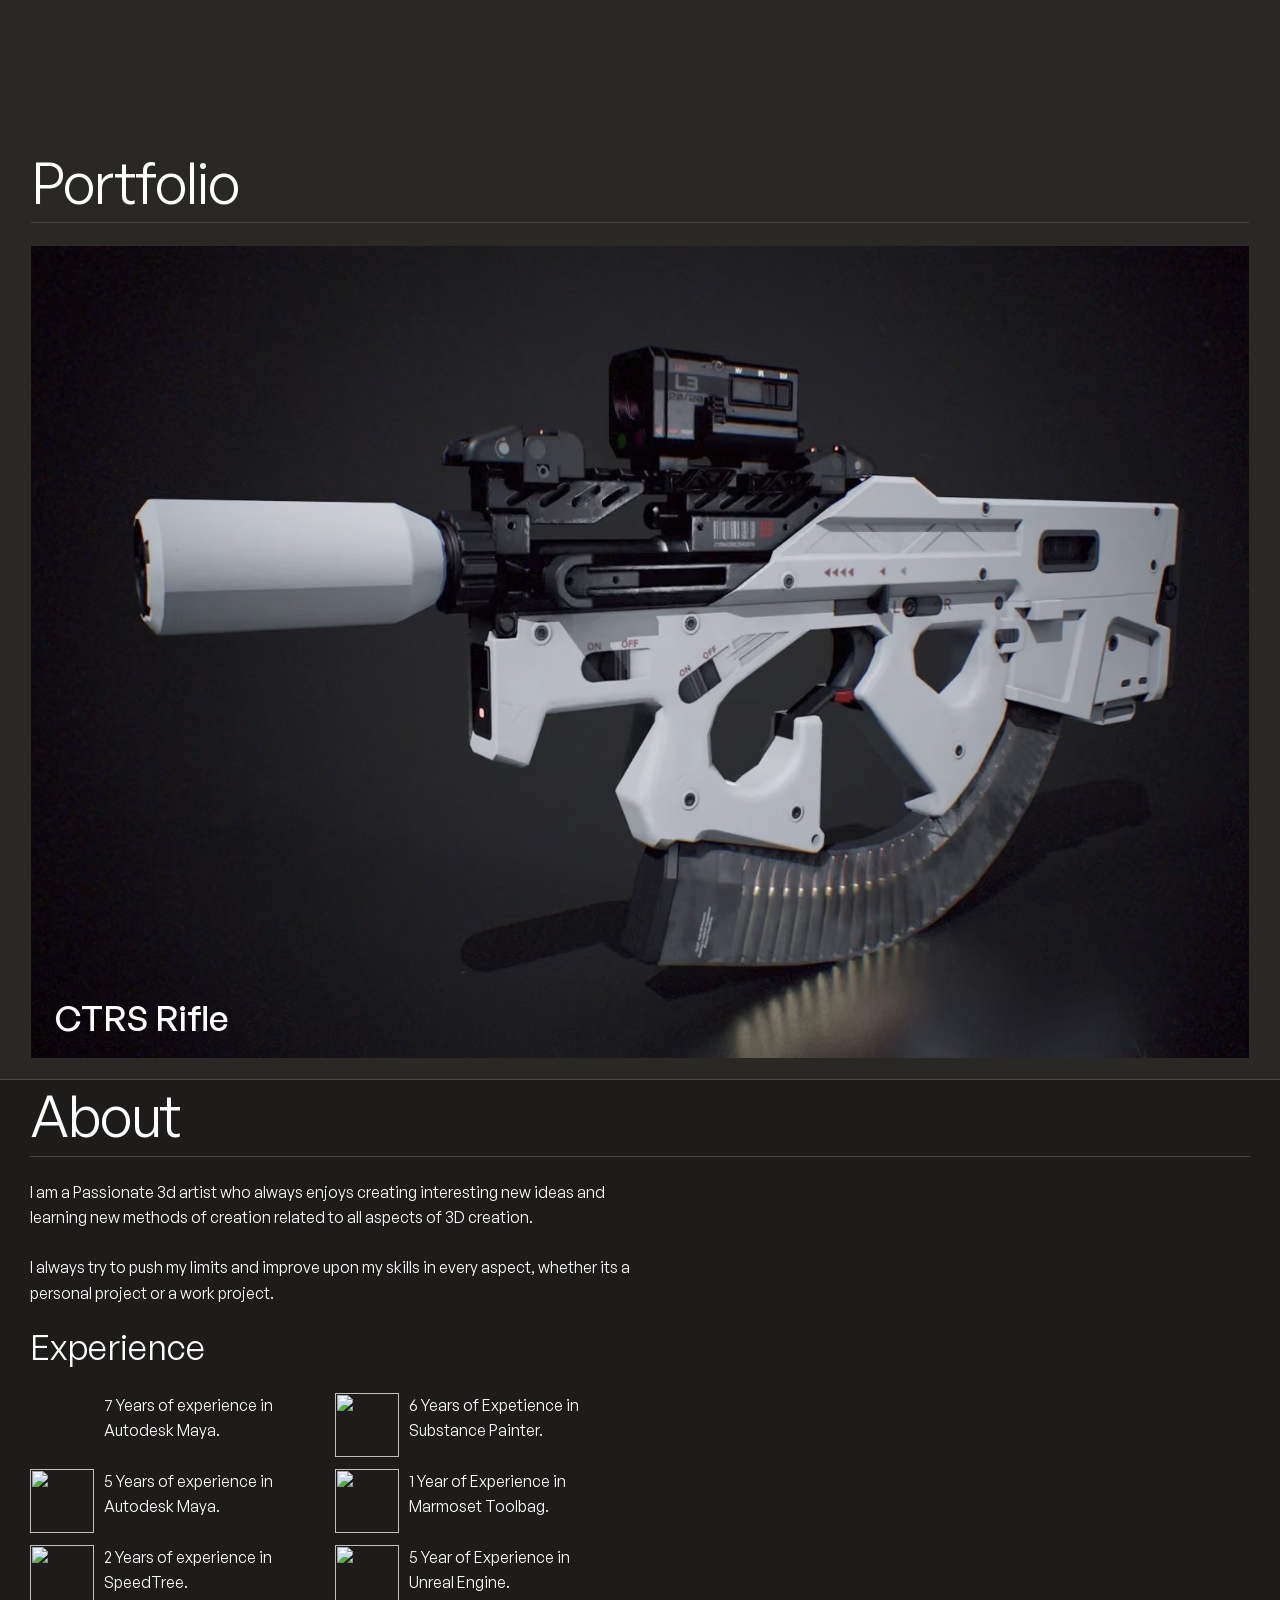
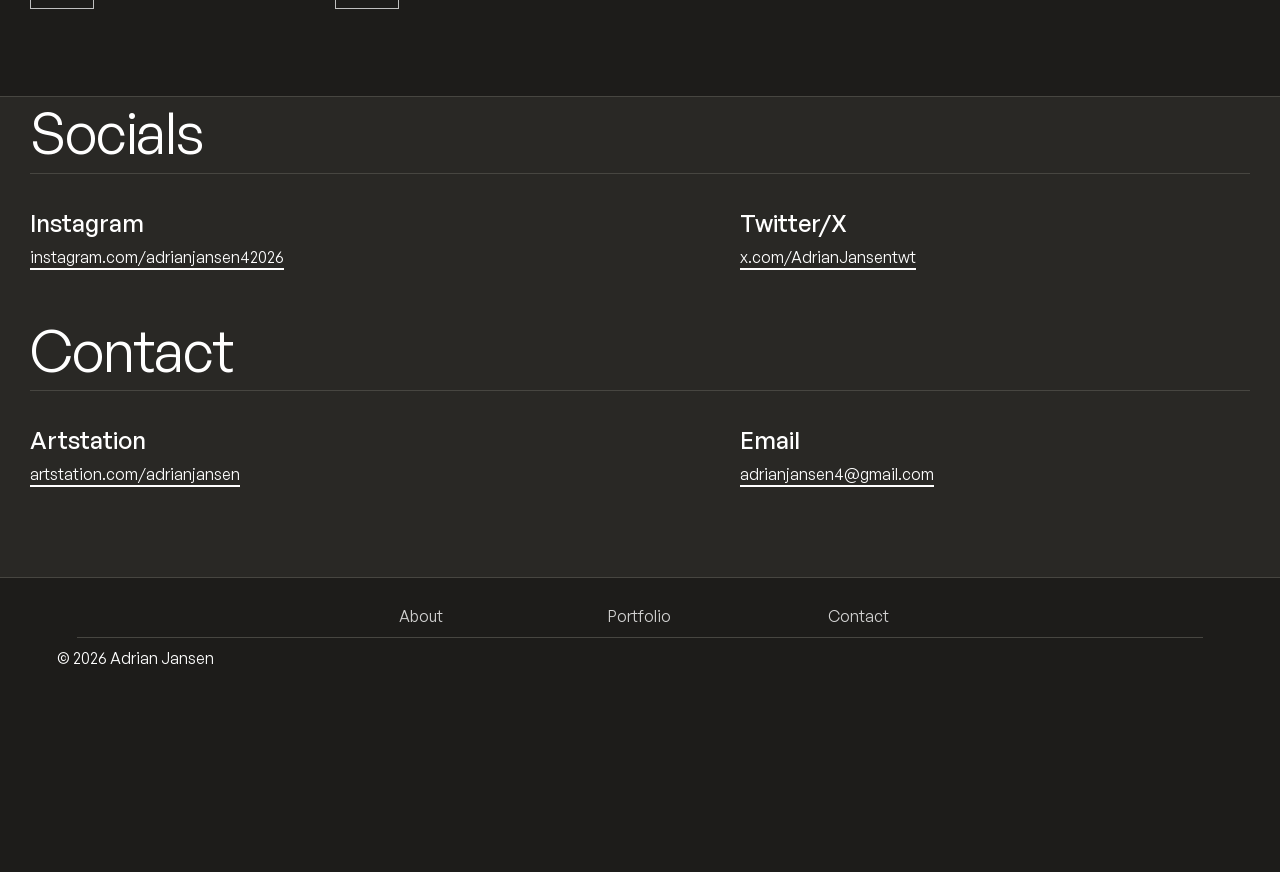
==== commit feb8cbd1: "Gallery Pages" ====
--- a/index.html
+++ b/index.html
@@ -1,4 +1,4 @@
-<!DOCTYPE html><!--  This site was created in Webflow. https://webflow.com  --><!--  Last Published: Sun Jun 21 2026 09:21:23 GMT+0000 (Coordinated Universal Time)  -->
+<!DOCTYPE html><!--  This site was created in Webflow. https://webflow.com  --><!--  Last Published: Sun Jul 19 2026 21:11:40 GMT+0000 (Coordinated Universal Time)  -->
 <html data-wf-page="6a36826a706083be9f36a062" data-wf-site="6a368266706083be9f36a01e" lang="en">
 <head>
   <meta charset="utf-8">
@@ -42,7 +42,7 @@
 </script>
 </head>
 <body class="body">
-  <div data-animation="default" class="nav w-nav" data-easing2="ease" data-wf-component-id="2bb3e920-91be-def7-1509-d38c2b3acc09" data-easing="ease" data-wf-variant-state="base" data-wf--nav--settings-theme="base" data-collapse="medium" role="banner" data-duration="0" data-doc-height="1">
+  <div data-wf--main-nav--settings-theme="base" data-animation="default" class="nav w-nav" data-easing2="ease" data-wf-component-id="2bb3e920-91be-def7-1509-d38c2b3acc09" data-easing="ease" data-wf-variant-state="base" data-collapse="medium" role="banner" data-duration="0" data-doc-height="1">
     <div class="u-d-none w-embed">
       <style>
 	/* Mobile menu button animation */
@@ -99,7 +99,6 @@
     </div>
     <a id="skip-link" href="#main" class="nav-skip-link">Skip to Main Content</a>
     <div class="text-block-2">ADRIAN JANSEN</div>
-    <div class="text-block">PORTFOLIO</div>
     <div class="container cc-nav">
       <div class="nav-menu_btn w-nav-button">
         <div class="nav-menu_btn-bar cc-top"></div>
@@ -110,32 +109,14 @@
         <div class="nav-dropdown_overlay"></div>
         <div class="nav-menu_container">
           <a href="#About" class="nav-link w-nav-link">ABOUT</a>
-          <a href="#Portfolio" class="nav-link w-nav-link">PORTFOLIO</a>
+          <a href="#Portfolio" class="nav-link-copy w-nav-link">PORTFOLIO</a>
           <a href="#Contact" class="nav-link w-nav-link">CONTACT</a>
         </div>
       </nav>
     </div>
   </div>
   <div id="luxy" class="smooth-wrapper w-clearfix">
-    <section id="About" class="about-section"></section>
-    <section class="about">
-      <div class="main-containter">
-        <div class="div-block">
-          <div class="gallery-block">
-            <h2 class="centered-heading-2 margin-bottom-32px">About</h2>
-            <div class="u-border u-mt-md u-mb-md"></div>
-          </div>
-        </div>
-        <div class="hero-wrapper">
-          <div class="hero-split">
-            <p class="margin-bottom-24px">Lorem ipsum dolor sit amet, consectetur adipiscing elit. Suspendisse tincidunt sagittis eros. Quisque quis euismod lorem. Etiam sodales ac felis id interdum. Proin viverra nulla sem, vel molestie lacus volutpat nec. Integer ut bibendum erat.</p>
-          </div>
-          <div class="hero-split"><img src="images/post8.webp" loading="lazy" sizes="100vw" srcset="images/post8-p-500.webp 500w, images/post8-p-800.webp 800w, images/post8-p-1080.webp 1080w, images/post8-p-1600.webp 1600w, images/post8.webp 2000w" alt="Illustration of tall redwood trees with metal bands reaching up into a blue sky with clouds." class="shadow-two"></div>
-        </div>
-      </div>
-    </section>
     <section id="Portfolio" class="portfolio-section"></section>
-    <div class="div-block-3"></div>
     <section class="portfolio">
       <div class="main-containter">
         <div class="hero-wrapper">
@@ -151,30 +132,30 @@
                 <div data-delay="4000" data-animation="cross" class="gallery-slide w-slider" data-autoplay="true" data-easing="ease" data-hide-arrows="false" data-disable-swipe="false" data-autoplay-limit="0" data-nav-spacing="3" data-duration="500" data-infinite="true" id="w-node-_625e7338-3359-43b6-01a1-d5891fa1e3c9-9f36a062">
                   <div class="w-slider-mask">
                     <div class="gallery-slide-wrapper w-slide">
-                      <a href="#" target="_blank" class="w-inline-block">
-                        <div class="gallery-slide-image"><img sizes="(max-width: 2000px) 100vw, 2000px" srcset="images/post11-p-500.webp 500w, images/post11-p-800.webp 800w, images/post11-p-1080.webp 1080w, images/post11-p-1600.webp 1600w, images/post11.webp 2000w" src="images/post11.webp" loading="lazy" alt="Stylized mountain peak with a building on top, surrounded by trees and rocky terrain under a blue sky." class="gallery-image-2">
-                          <h3 class="gallery-slide-text">Slide 1</h3>
+                      <a href="ctrs-rifle-gallery.html" class="w-inline-block">
+                        <div class="gallery-slide-image"><img sizes="(max-width: 1500px) 100vw, 1500px" srcset="images/CTRS-Rifle-1.avif 500w, images/CTRS-Rifle-1.avif 800w, images/CTRS-Rifle-1.avif 1080w, images/CTRS-Rifle-1.avif 1500w" src="images/CTRS-Rifle-1.avif" loading="lazy" alt="Stylized mountain peak with a building on top, surrounded by trees and rocky terrain under a blue sky." class="gallery-image-2">
+                          <h3 class="gallery-slide-text">CTRS Rifle</h3>
                         </div>
                       </a>
                     </div>
                     <div class="gallery-slide-wrapper w-slide">
-                      <a href="#" target="_blank" class="w-inline-block">
-                        <div class="gallery-slide-image"><img sizes="(max-width: 2000px) 100vw, 2000px" srcset="images/post13-p-500.webp 500w, images/post13-p-800.webp 800w, images/post13-p-1080.webp 1080w, images/post13-p-1600.webp 1600w, images/post13.webp 2000w" src="images/post13.webp" loading="lazy" alt="Winding blue road through orange and green hills under a bright blue sky with clouds." class="gallery-image-2">
-                          <h3 class="gallery-slide-text">Slide 2</h3>
+                      <a href="toyota-ae86-gallery.html" class="w-inline-block">
+                        <div class="gallery-slide-image"><img sizes="(max-width: 1500px) 100vw, 1500px" srcset="images/Untitled-2-p-500.avif 500w, images/Untitled-2-p-800.avif 800w, images/Untitled-2-p-1080.avif 1080w, images/Untitled-2.avif 1500w" src="images/Untitled-2.avif" loading="lazy" alt="Winding blue road through orange and green hills under a bright blue sky with clouds." class="gallery-image-2">
+                          <h3 class="gallery-slide-text">Toyota Trueno AE86</h3>
                         </div>
                       </a>
                     </div>
                     <div class="gallery-slide-wrapper w-slide">
-                      <a href="#" target="_blank" class="w-inline-block">
-                        <div class="gallery-slide-image"><img id="w-node-_625e7338-3359-43b6-01a1-d5891fa1e3d7-9f36a062" sizes="(max-width: 2000px) 100vw, 2000px" src="images/post12.webp" loading="lazy" alt="Long rural road with potholes running alongside fields and trees under a blue sky with clouds." srcset="images/post12-p-500.webp 500w, images/post12-p-800.webp 800w, images/post12-p-1080.webp 1080w, images/post12-p-1600.webp 1600w, images/post12.webp 2000w" class="gallery-image-2">
-                          <h3 class="gallery-slide-text">Slide 3</h3>
+                      <a href="tank-gallery.html" class="w-inline-block">
+                        <div class="gallery-slide-image"><img id="w-node-_625e7338-3359-43b6-01a1-d5891fa1e3d7-9f36a062" sizes="(max-width: 1500px) 100vw, 1500px" src="images/Tank-1.avif" loading="lazy" alt="Long rural road with potholes running alongside fields and trees under a blue sky with clouds." srcset="images/Tank-1.avif 500w, images/Tank-1.avif 800w, images/Tank-1.avif 1080w, images/Tank-1.avif 1500w" class="gallery-image-2">
+                          <h3 class="gallery-slide-text">Leopard 2A6 Tank Headlight</h3>
                         </div>
                       </a>
                     </div>
                     <div class="gallery-slide-wrapper w-slide">
-                      <a href="#" target="_blank" class="w-inline-block">
-                        <div class="gallery-slide-image"><img id="w-node-_625e7338-3359-43b6-01a1-d5891fa1e3dc-9f36a062" sizes="(max-width: 2000px) 100vw, 2000px" src="images/post4.webp" loading="lazy" alt="Stone path winding through orange grass and large blue-gray rocks beneath a clear blue sky." srcset="images/post4-p-500.webp 500w, images/post4-p-800.webp 800w, images/post4-p-1080.webp 1080w, images/post4-p-1600.webp 1600w, images/post4.webp 2000w" class="gallery-image-2">
-                          <h3 class="gallery-slide-text">Slide 4</h3>
+                      <a href="ithaca-flues-gallery.html" class="w-inline-block">
+                        <div class="gallery-slide-image"><img id="w-node-_625e7338-3359-43b6-01a1-d5891fa1e3dc-9f36a062" sizes="(max-width: 1500px) 100vw, 1500px" src="images/Untitled-4.avif" loading="lazy" alt="Stone path winding through orange grass and large blue-gray rocks beneath a clear blue sky." srcset="images/Untitled-4-p-500.avif 500w, images/Untitled-4-p-800.avif 800w, images/Untitled-4-p-1080.avif 1080w, images/Untitled-4.avif 1500w" class="gallery-image-2">
+                          <h3 class="gallery-slide-text">Ithaca Flues 12 Gauge Shotgun</h3>
                         </div>
                       </a>
                     </div>
@@ -194,6 +175,48 @@
       </div>
     </section>
     <div class="div-block-3"></div>
+    <section id="About" class="about-section"></section>
+    <section class="about">
+      <div class="main-containter">
+        <div class="div-block">
+          <div class="gallery-block">
+            <h2 class="centered-heading-2 margin-bottom-32px">About</h2>
+            <div class="u-border u-mt-md u-mb-md"></div>
+          </div>
+        </div>
+        <div class="hero-wrapper">
+          <div class="hero-split">
+            <p class="margin-bottom-24px">I am a Passionate 3d artist who always enjoys creating interesting new ideas and learning new methods of creation related to all aspects of 3D creation.<br><br>I always try to push my limits and improve upon my skills in every aspect, whether its a personal project or a work project.</p>
+            <div class="div-block-8">
+              <h3 class="centered-heading-2 margin-bottom-32px">Experience</h3>
+              <div class="div-block-5">
+                <div class="div-block-6"><img src="images/Maya.avif" loading="lazy" sizes="(max-width: 512px) 100vw, 512px" srcset="images/Maya-p-500.avif 500w, images/Maya.avif 512w" alt="" class="image-2">
+                  <p class="paragraph-1">7 Years of experience in Autodesk Maya.</p>
+                </div>
+                <div class="div-block-7"><img src="images/substance-3d-painter.avif" loading="lazy" alt="" class="image-3">
+                  <p class="paragraph-2">6 Years of Expetience in Substance Painter.</p>
+                </div>
+                <div class="div-block-6"><img src="images/ZBrush.webp" loading="lazy" alt="" class="image-2">
+                  <p class="paragraph-1">5 Years of experience in Autodesk Maya.</p>
+                </div>
+                <div class="div-block-7"><img src="images/Marmoset.avif" loading="lazy" alt="" class="image-3">
+                  <p class="paragraph-2">1 Year of Experience in Marmoset Toolbag.</p>
+                </div>
+                <div class="div-block-6"><img src="images/Speedtree.webp" loading="lazy" alt="" class="image-2">
+                  <p class="paragraph-1">2 Years of experience in SpeedTree.</p>
+                </div>
+                <div class="div-block-7"><img src="images/unreal-engine.webp" loading="lazy" alt="" class="image-3">
+                  <p class="paragraph-2">5 Year of Experience in Unreal Engine.</p>
+                </div>
+              </div>
+            </div>
+          </div>
+          <div class="hero-split"><img src="images/Adrian-Jansen-Portrait-Photo.avif" loading="lazy" sizes="(max-width: 2246px) 100vw, 2246px" srcset="images/IMG_20230525_145650-p-500.avif 500w, images/IMG_20230525_145650-p-800.avif 800w, images/IMG_20230525_145650-p-1080.avif 1080w, images/IMG_20230525_145650-p-1600.avif 1600w, images/IMG_20230525_145650-p-2000.avif 2000w, images/Adrian-Jansen-Portrait-Photo.avif 2246w" alt="" class="image"></div>
+        </div>
+      </div>
+      <div class="main-containter"></div>
+    </section>
+    <div class="div-block-3"></div>
     <section id="Contact" class="contact-section"></section>
     <section class="socials-contacts">
       <div class="main-containter">
@@ -208,19 +231,11 @@
             <div class="container-4">
               <div class="testimonial-right">
                 <h4 class="testimonial-author-name-three">Instagram</h4>
-                <a href="https://www.artstation.com/adrianjansen" target="_blank" class="link-4">www.artstation.com/adrianjansen</a>
+                <a href="https://www.instagram.com/adrianjansen42026/" target="_blank" class="link-4">instagram.com/adrianjansen42026</a>
               </div>
               <div class="testimonial-right">
                 <h4 class="testimonial-author-name-three">Twitter/X</h4>
-                <a href="https://www.artstation.com/adrianjansen" target="_blank" class="link-3">www.artstation.com/adrianjansen</a>
-              </div>
-              <div class="testimonial-right">
-                <h4 class="testimonial-author-name-three">Bluesky</h4>
-                <a href="https://www.artstation.com/adrianjansen" target="_blank" class="link-2">www.artstation.com/adrianjansen</a>
-              </div>
-              <div class="testimonial-right">
-                <h4 class="testimonial-author-name-three">Threads</h4>
-                <a href="https://www.artstation.com/adrianjansen" target="_blank" class="link-5">www.artstation.com/adrianjansen</a>
+                <a href="https://x.com/AdrianJansentwt" target="_blank" class="link-3">x.com/AdrianJansentwt</a>
               </div>
             </div>
           </section>
@@ -240,16 +255,12 @@
                 <h4 class="testimonial-author-name-three">Email</h4>
                 <a href="mailto:adrianjansen4@gmail.com?subject=Portfolio%20Inquiry" class="link-6">adrianjansen4@gmail.com</a>
               </div>
-              <div class="testimonial-right">
-                <h4 class="testimonial-author-name-three">Slack or Discord?</h4>
-                <a href="#" target="_blank" class="link-7">Username</a>
-              </div>
             </div>
           </section>
         </div>
       </div>
     </section>
-    <section data-wf--footer--settings-theme="base" class="section cc-footer">
+    <section data-wf--main-footer--settings-theme="base" class="section cc-footer">
       <div class="container">
         <div class="row">
           <div class="col col-lg-9 col-sm-12">
@@ -261,7 +272,7 @@
                 <a href="#Portfolio" class="footer-link">Portfolio</a>
               </div>
               <div class="col col-lg-3 col-md-6 col-xs-12">
-                <a href="#" class="footer-link">Contact</a>
+                <a href="#Contact" class="footer-link">Contact</a>
               </div>
             </div>
           </div>
--- a/css/adrianjansenportfolio.webflow.css
+++ b/css/adrianjansenportfolio.webflow.css
@@ -279,6 +279,7 @@
 }
 
 img {
+  width: 128px;
   max-width: 100%;
   display: inline-block;
 }
@@ -394,7 +395,7 @@
   padding-bottom: 200px;
 }
 
-.section.cc-footer:where(.w-variant-03470b75-1c46-84c5-1d69-d2bb1e4cbe42) {
+.section.cc-footer:where(.w-variant-03470b75-1c46-84c5-1d69-d2bb1e4cbe42), .section.cc-footer:where(.w-variant-7949bc48-9bcb-a482-2e75-c546ba3727f5) {
   --primary--text\<deleted\|variable-f3ad99f6-c570-2079-815f-5d1330cb061f\>: var(--_color---neutral--white);
   --primary--accent: var(--_color---primary--orange);
   --primary--background\<deleted\|variable-9da3735a-3665-e4a7-0144-bd2d3cac66d2\>: var(--_color---neutral--dark-gray);
@@ -1628,12 +1629,12 @@
   width: 100%;
   color: var(--_color---neutral--white);
   padding-top: 10px;
-  padding-bottom: 10px;
+  padding-bottom: 0;
   position: sticky;
   top: 0;
 }
 
-.nav:where(.w-variant-b23b0bfb-3285-ab6f-754f-ce412db82d06) {
+.nav:where(.w-variant-b23b0bfb-3285-ab6f-754f-ce412db82d06), .nav:where(.w-variant-f449fd61-4ffc-f7e6-2314-c3459c83b01e) {
   --primary--text\<deleted\|variable-f3ad99f6-c570-2079-815f-5d1330cb061f\>: var(--_color---neutral--white);
   --primary--accent: var(--_color---primary--orange);
   --primary--background\<deleted\|variable-9da3735a-3665-e4a7-0144-bd2d3cac66d2\>: var(--_color---neutral--dark-gray);
@@ -1657,6 +1658,7 @@
   grid-row-gap: .3em;
   letter-spacing: var(--_typography---h3--bottom-margin);
   color: var(--_color---neutral--white);
+  flex-flow: row;
   flex: 0 auto;
   order: 0;
   justify-content: center;
@@ -1819,7 +1821,7 @@
   grid-column-gap: 25px;
   grid-row-gap: 25px;
   flex-flow: row;
-  justify-content: flex-start;
+  justify-content: center;
   align-items: center;
   display: flex;
   position: static;
@@ -2577,9 +2579,10 @@
 
 .main-containter {
   width: 100%;
-  max-width: 1700px;
+  max-width: 1400px;
   margin-left: auto;
   margin-right: auto;
+  padding-top: 5px;
 }
 
 .centered-heading-2 {
@@ -2590,18 +2593,20 @@
 .centered-heading-2.margin-bottom-32px {
   font-weight: var(--_typography---paragraph-xl--font-weight);
   color: var(--_color---neutral--white);
-  justify-content: flex-start;
+  flex-flow: column;
+  justify-content: space-between;
   align-self: flex-start;
   align-items: flex-start;
+  margin-top: 0;
   margin-bottom: 0;
   display: flex;
 }
 
 .hero-wrapper {
-  flex-flow: row;
+  flex-flow: column;
   justify-content: space-between;
   align-self: stretch;
-  align-items: center;
+  align-items: stretch;
   display: flex;
 }
 
@@ -2610,7 +2615,7 @@
   justify-content: flex-start;
   align-self: flex-start;
   align-items: flex-start;
-  max-width: 48%;
+  max-width: 50%;
   display: flex;
 }
 
@@ -2663,7 +2668,7 @@
   justify-content: space-between;
   align-items: stretch;
   width: 100%;
-  max-width: 1440px;
+  max-width: 1500px;
   margin-left: auto;
   margin-right: auto;
   display: flex;
@@ -2689,7 +2694,6 @@
   justify-content: flex-start;
   align-self: flex-start;
   align-items: flex-start;
-  max-width: 705px;
   margin-bottom: 15px;
   display: flex;
 }
@@ -2767,7 +2771,6 @@
   flex-flow: column;
   justify-content: flex-start;
   align-items: center;
-  max-width: 1500px;
   display: block;
   position: static;
 }
@@ -2787,7 +2790,7 @@
   padding: 0 30px 80px;
 }
 
-.about-section {
+.portfolio-section {
   float: left;
   grid-column-gap: 0px;
   grid-row-gap: 0px;
@@ -2807,13 +2810,13 @@
   position: static;
 }
 
-.portfolio-section {
+.about-section {
   float: left;
   align-self: flex-start;
   width: 1px;
   height: 1200px;
-  margin-top: -64px;
-  margin-bottom: 64px;
+  margin-top: -87px;
+  margin-bottom: 87px;
 }
 
 .testimonial-image-left {
@@ -2925,15 +2928,15 @@
 }
 
 .about {
-  background-color: var(--_color---neutral--dark-gray);
-  color: var(--_color---neutral--white);
-  padding: 0 30px 80px;
-}
-
-.portfolio {
   background-color: var(--_color---neutral--black);
   color: var(--_color---neutral--white);
   padding: 0 30px 80px;
+}
+
+.portfolio {
+  background-color: var(--_color---neutral--dark-gray);
+  color: var(--_color---neutral--white);
+  padding: 0 30px 20px;
 }
 
 .socials-contacts {
@@ -2975,6 +2978,272 @@
   width: 1px;
   height: 800px;
   margin-top: -50px;
+  display: block;
+}
+
+.portfolio-link {
+  color: var(--_color---neutral--white);
+}
+
+.nav-link-copy {
+  grid-column-gap: .3em;
+  grid-row-gap: .3em;
+  font-size: var(--_typography---h3--font-size);
+  letter-spacing: var(--_typography---h3--bottom-margin);
+  color: var(--_color---secondary--blue);
+  flex: 0 auto;
+  order: 0;
+  justify-content: center;
+  align-items: flex-end;
+  padding: 1%;
+  transition-property: color;
+  transition-duration: .3s;
+  transition-timing-function: cubic-bezier(.165, .84, .44, 1);
+  display: inline-flex;
+}
+
+.nav-link-copy:hover, .nav-link-copy:focus-visible, .nav-link-copy[data-wf-focus-visible] {
+  color: var(--primary--accent);
+}
+
+.nav-link-copy.w--current {
+  font-size: var(--_typography---h3--font-size);
+  letter-spacing: var(--_typography---h3--bottom-margin);
+  padding: 1%;
+  inset: 0;
+}
+
+.nav-link-copy.cc-dropdown-link {
+  padding-top: var(--_size---0-5rem\<deleted\|variable-70a8c3ac-c656-f79e-479c-716ec38165c2\>);
+  padding-bottom: var(--_size---0-5rem\<deleted\|variable-70a8c3ac-c656-f79e-479c-716ec38165c2\>);
+  display: block;
+}
+
+.nav-link-copy.cc-dropdown-link:focus-visible, .nav-link-copy.cc-dropdown-link[data-wf-focus-visible] {
+  outline-color: var(--primary--accent);
+  outline-offset: -2px;
+  outline-width: 2px;
+}
+
+.nav-link-copy.cc-dropdown-btn {
+  padding-right: calc(var(--component-button--horizontal-padding) / 2);
+}
+
+.nav-link-copy.cc-dropdown-btn:focus-visible, .nav-link-copy.cc-dropdown-btn[data-wf-focus-visible] {
+  outline-color: var(--_color---primary--orange);
+  outline-offset: 2px;
+  outline-width: 2px;
+  outline-style: solid;
+}
+
+.gallery-slider-2 {
+  border-bottom: 1px solid #e4ebf3;
+  padding: 80px 30px;
+  position: relative;
+}
+
+.container-6 {
+  width: 100%;
+  max-width: 940px;
+  margin-left: auto;
+  margin-right: auto;
+}
+
+.gallery-wrapper-3 {
+  grid-column-gap: 40px;
+  grid-row-gap: 40px;
+  grid-template-rows: auto;
+  grid-template-columns: 1fr 1fr 1fr;
+  grid-auto-columns: 1fr;
+  align-items: start;
+  display: grid;
+}
+
+.gallery-block-2 {
+  flex-direction: column;
+  justify-content: flex-start;
+  align-items: flex-start;
+  display: flex;
+}
+
+.gallery-slide-2 {
+  background-color: #0000;
+  height: auto;
+}
+
+.gallery-slide-wrapper-2 {
+  max-width: 47%;
+  margin-right: 6%;
+}
+
+.gallery-slide-image-2 {
+  position: relative;
+}
+
+.gallery-image-3 {
+  width: 100%;
+}
+
+.gallery-slide-text-2 {
+  color: #f5f7fa;
+  margin-bottom: 0;
+  line-height: 32px;
+  position: absolute;
+  bottom: 24px;
+  left: 24px;
+  right: 24px;
+}
+
+.gallery-slider-left-2 {
+  justify-content: center;
+  align-items: center;
+  width: 40px;
+  display: flex;
+  left: -50px;
+}
+
+.gallery-slider-left-2:focus-visible, .gallery-slider-left-2[data-wf-focus-visible] {
+  outline-offset: 0px;
+  border-radius: 5px;
+  outline: 2px solid #0050bd;
+}
+
+.slider-arrow-embed-2 {
+  color: #1a1b1f;
+}
+
+.gallery-slider-right-2 {
+  justify-content: center;
+  align-items: center;
+  width: 40px;
+  display: flex;
+  right: -50px;
+}
+
+.gallery-slider-right-2:focus-visible, .gallery-slider-right-2[data-wf-focus-visible] {
+  outline-offset: 0px;
+  border-radius: 5px;
+  outline: 2px solid #0050bd;
+}
+
+.gallery-slide-nav-2 {
+  display: none;
+}
+
+.image {
+  align-self: center;
+  width: auto;
+  max-width: 46.65%;
+}
+
+.paragraph-2 {
+  flex-flow: row;
+  flex: 0 auto;
+  justify-content: flex-start;
+  align-items: stretch;
+  margin-top: 0;
+  margin-left: 10px;
+  display: block;
+}
+
+.div-block-5 {
+  flex-flow: wrap;
+  margin-top: 15px;
+  padding-top: 0;
+  display: flex;
+}
+
+.paragraph-1 {
+  min-width: 0;
+  margin-left: 10px;
+  margin-right: 0;
+  display: block;
+}
+
+.div-block-6 {
+  flex-flow: row;
+  flex: 1;
+  min-width: 50%;
+  max-width: 50px;
+  margin-top: 10px;
+  margin-bottom: 0;
+  padding-top: 0;
+  padding-right: 0;
+  display: flex;
+}
+
+.image-2 {
+  width: 64px;
+  height: 64px;
+}
+
+.div-block-7 {
+  flex-flow: row;
+  flex: 1;
+  justify-content: flex-start;
+  min-width: 50%;
+  max-width: 17%;
+  margin-top: 10px;
+  margin-left: 0;
+  padding-right: 0;
+  display: flex;
+}
+
+.image-3 {
+  width: 64px;
+  height: 64px;
+  display: block;
+}
+
+.div-block-8 {
+  max-width: 1000px;
+  margin-top: 20px;
+}
+
+.image-4 {
+  width: 100%;
+}
+
+.grid {
+  flex-flow: wrap;
+  flex: 0 auto;
+  align-self: stretch;
+  display: flex;
+}
+
+.list {
+  flex: 0 auto;
+  align-self: center;
+  margin-bottom: 0;
+}
+
+.list-item, .list-item-2, .list-item-3 {
+  margin-bottom: 1.5em;
+}
+
+.text-block-4 {
+  margin-top: .5%;
+  margin-bottom: 1.5%;
+}
+
+.div-block-9 {
+  box-sizing: content-box;
+  float: none;
+  clear: none;
+  grid-column-gap: 0px;
+  grid-row-gap: 0px;
+  aspect-ratio: auto;
+  justify-content: space-between;
+  align-items: flex-start;
+  padding-top: .5%;
+  padding-bottom: 0%;
+  text-decoration: none;
+  display: block;
+  position: static;
+  overflow: visible;
+}
+
+.text-block-5 {
   display: block;
 }
 
@@ -3264,6 +3533,49 @@
     width: 40%;
     margin-right: 40px;
   }
+
+  .nav-link-copy {
+    width: 100%;
+    font-size: var(--_typography---paragraph-xl--font-size);
+    justify-content: flex-start;
+    align-items: center;
+    padding-left: 0;
+    padding-right: 0;
+    display: flex;
+  }
+
+  .nav-link-copy.cc-dropdown-btn {
+    justify-content: space-between;
+  }
+
+  .container-6 {
+    max-width: 728px;
+  }
+
+  .gallery-wrapper-3 {
+    grid-template-columns: 1fr 1fr;
+  }
+
+  .gallery-slider-left-2 {
+    left: -20px;
+  }
+
+  .gallery-slider-right-2 {
+    right: -20px;
+  }
+
+  .paragraph-2 {
+    margin-top: 0;
+    margin-left: 50px;
+  }
+
+  .div-block-5 {
+    padding-top: 20px;
+  }
+
+  .paragraph-1 {
+    margin-left: 50px;
+  }
 }
 
 @media screen and (max-width: 767px) {
@@ -3536,6 +3848,27 @@
     font-size: 28px;
     line-height: 36px;
   }
+
+  .gallery-slider-2 {
+    padding: 60px 15px;
+  }
+
+  .gallery-slide-2 {
+    margin-left: 10px;
+    margin-right: 10px;
+  }
+
+  .gallery-slide-text-2 {
+    line-height: 30px;
+  }
+
+  .gallery-slider-left-2 {
+    left: -20px;
+  }
+
+  .gallery-slider-right-2 {
+    right: -20px;
+  }
 }
 
 @media screen and (max-width: 479px) {
@@ -3755,6 +4088,27 @@
 
   .contact-section {
     margin-top: -40px;
+  }
+
+  .container-6 {
+    max-width: none;
+  }
+
+  .gallery-wrapper-3 {
+    grid-template-columns: 1fr;
+  }
+
+  .gallery-slide-wrapper-2 {
+    max-width: 100%;
+    margin-right: 0%;
+  }
+
+  .gallery-slider-left-2 {
+    left: -20px;
+  }
+
+  .gallery-slider-right-2 {
+    right: -20px;
   }
 }
 
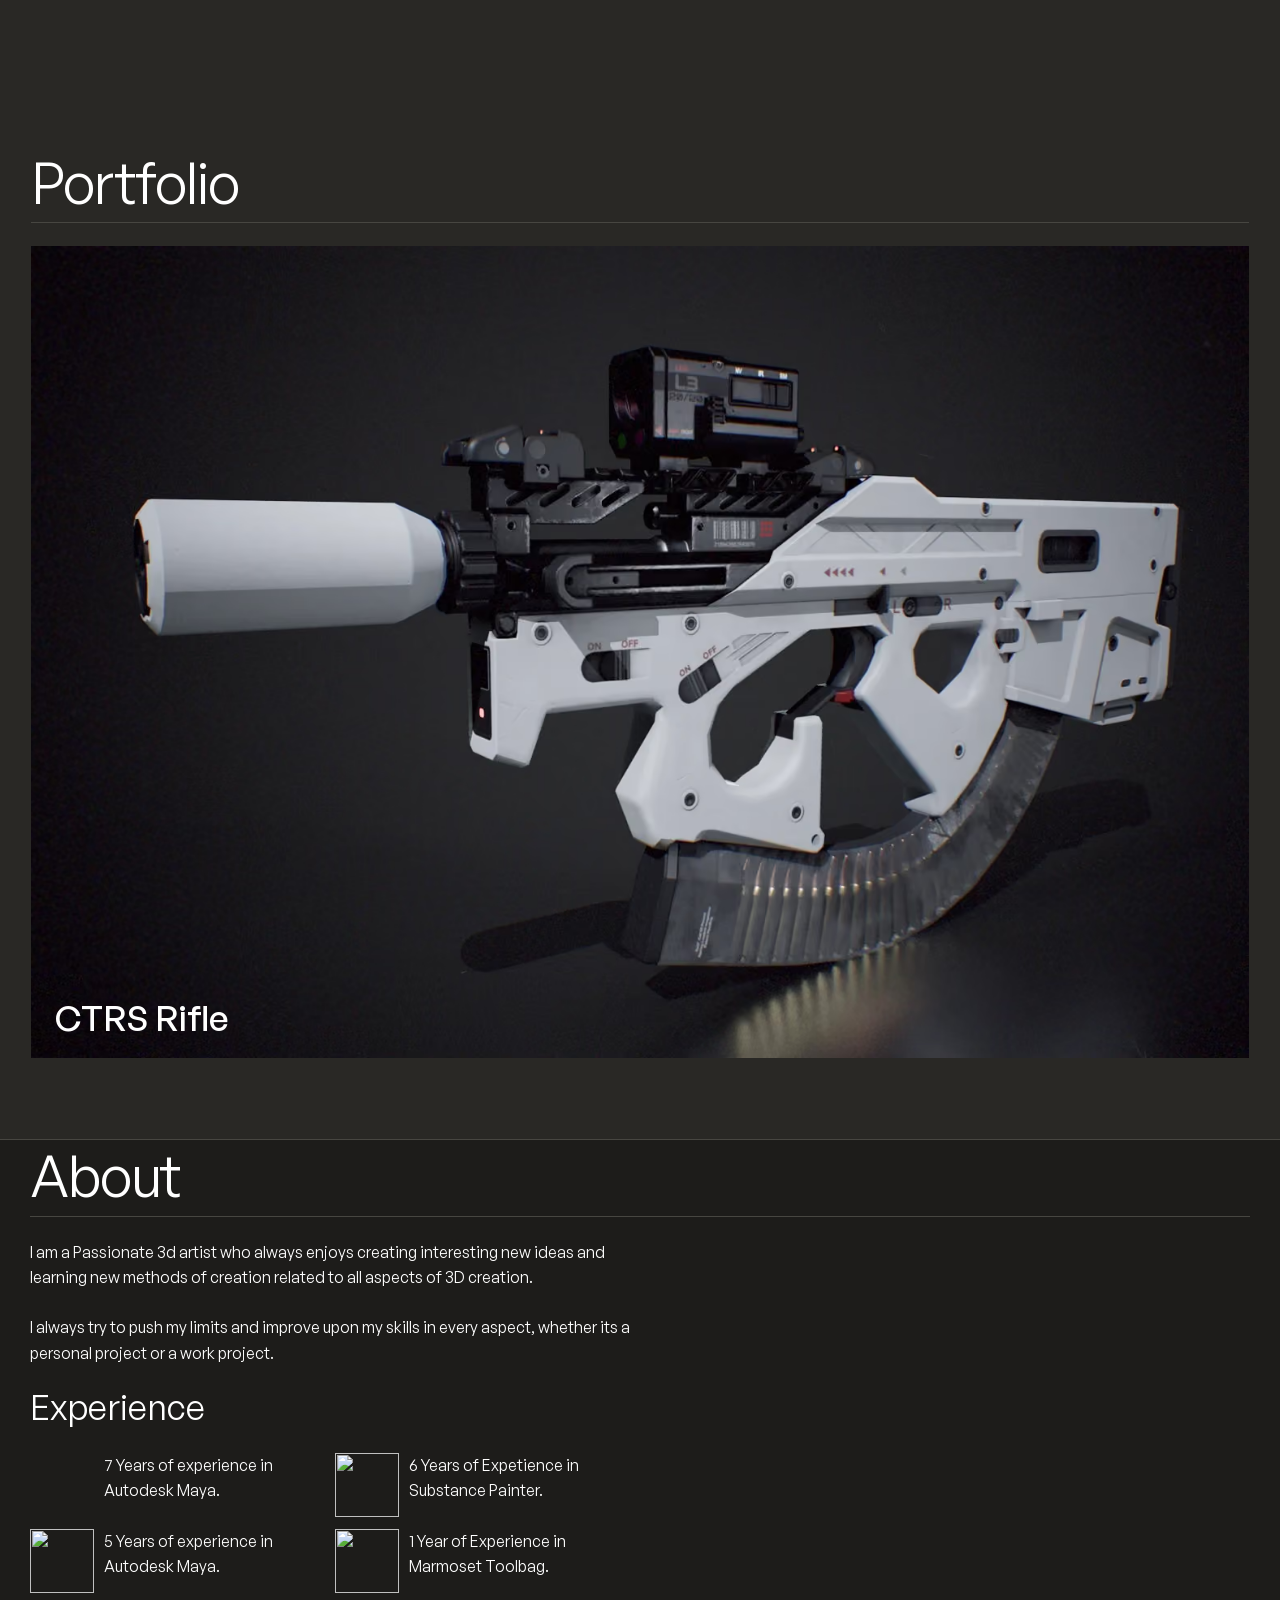
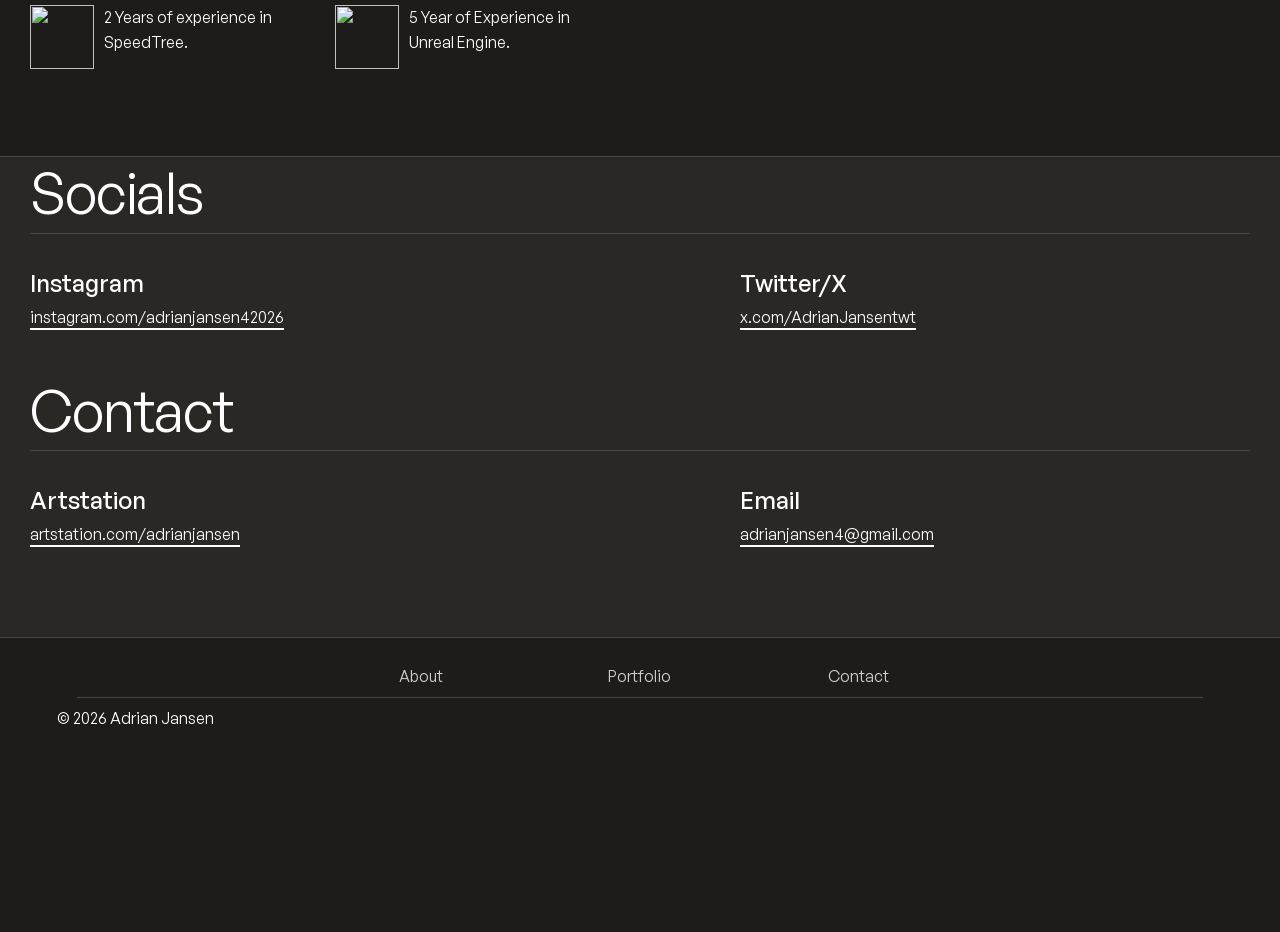
==== commit 3828b47b: "Fix About again" ====
--- a/index.html
+++ b/index.html
@@ -1,4 +1,4 @@
-<!DOCTYPE html><!--  This site was created in Webflow. https://webflow.com  --><!--  Last Published: Sun Jul 19 2026 21:11:40 GMT+0000 (Coordinated Universal Time)  -->
+<!DOCTYPE html><!--  This site was created in Webflow. https://webflow.com  --><!--  Last Published: Sun Jul 19 2026 22:53:37 GMT+0000 (Coordinated Universal Time)  -->
 <html data-wf-page="6a36826a706083be9f36a062" data-wf-site="6a368266706083be9f36a01e" lang="en">
 <head>
   <meta charset="utf-8">
@@ -133,7 +133,7 @@
                   <div class="w-slider-mask">
                     <div class="gallery-slide-wrapper w-slide">
                       <a href="ctrs-rifle-gallery.html" class="w-inline-block">
-                        <div class="gallery-slide-image"><img sizes="(max-width: 1500px) 100vw, 1500px" srcset="images/CTRS-Rifle-1.avif 500w, images/CTRS-Rifle-1.avif 800w, images/CTRS-Rifle-1.avif 1080w, images/CTRS-Rifle-1.avif 1500w" src="images/CTRS-Rifle-1.avif" loading="lazy" alt="Stylized mountain peak with a building on top, surrounded by trees and rocky terrain under a blue sky." class="gallery-image-2">
+                        <div class="gallery-slide-image"><img sizes="(max-width: 1500px) 100vw, 1500px" srcset="images/CTRS-Rifle-1-p-500.avif 500w, images/CTRS-Rifle-1-p-800.avif 800w, images/CTRS-Rifle-1-p-1080.avif 1080w, images/CTRS-Rifle-1.avif 1500w" src="images/CTRS-Rifle-1.avif" loading="lazy" alt="Stylized mountain peak with a building on top, surrounded by trees and rocky terrain under a blue sky." class="gallery-image-2">
                           <h3 class="gallery-slide-text">CTRS Rifle</h3>
                         </div>
                       </a>
@@ -147,7 +147,7 @@
                     </div>
                     <div class="gallery-slide-wrapper w-slide">
                       <a href="tank-gallery.html" class="w-inline-block">
-                        <div class="gallery-slide-image"><img id="w-node-_625e7338-3359-43b6-01a1-d5891fa1e3d7-9f36a062" sizes="(max-width: 1500px) 100vw, 1500px" src="images/Tank-1.avif" loading="lazy" alt="Long rural road with potholes running alongside fields and trees under a blue sky with clouds." srcset="images/Tank-1.avif 500w, images/Tank-1.avif 800w, images/Tank-1.avif 1080w, images/Tank-1.avif 1500w" class="gallery-image-2">
+                        <div class="gallery-slide-image"><img id="w-node-_625e7338-3359-43b6-01a1-d5891fa1e3d7-9f36a062" sizes="(max-width: 1500px) 100vw, 1500px" src="images/Tank-1.avif" loading="lazy" alt="Long rural road with potholes running alongside fields and trees under a blue sky with clouds." srcset="images/Tank-1-p-500.avif 500w, images/Tank-1-p-800.avif 800w, images/Tank-1-p-1080.avif 1080w, images/Tank-1.avif 1500w" class="gallery-image-2">
                           <h3 class="gallery-slide-text">Leopard 2A6 Tank Headlight</h3>
                         </div>
                       </a>
--- a/css/adrianjansenportfolio.webflow.css
+++ b/css/adrianjansenportfolio.webflow.css
@@ -2603,7 +2603,7 @@
 }
 
 .hero-wrapper {
-  flex-flow: column;
+  flex-flow: row;
   justify-content: space-between;
   align-self: stretch;
   align-items: stretch;
@@ -2933,13 +2933,7 @@
   padding: 0 30px 80px;
 }
 
-.portfolio {
-  background-color: var(--_color---neutral--dark-gray);
-  color: var(--_color---neutral--white);
-  padding: 0 30px 20px;
-}
-
-.socials-contacts {
+.portfolio, .socials-contacts {
   background-color: var(--_color---neutral--dark-gray);
   color: var(--_color---neutral--white);
   padding: 0 30px 80px;
@@ -3131,9 +3125,10 @@
 }
 
 .image {
-  align-self: center;
+  align-self: flex-start;
   width: auto;
   max-width: 46.65%;
+  margin-left: 10%;
 }
 
 .paragraph-2 {
